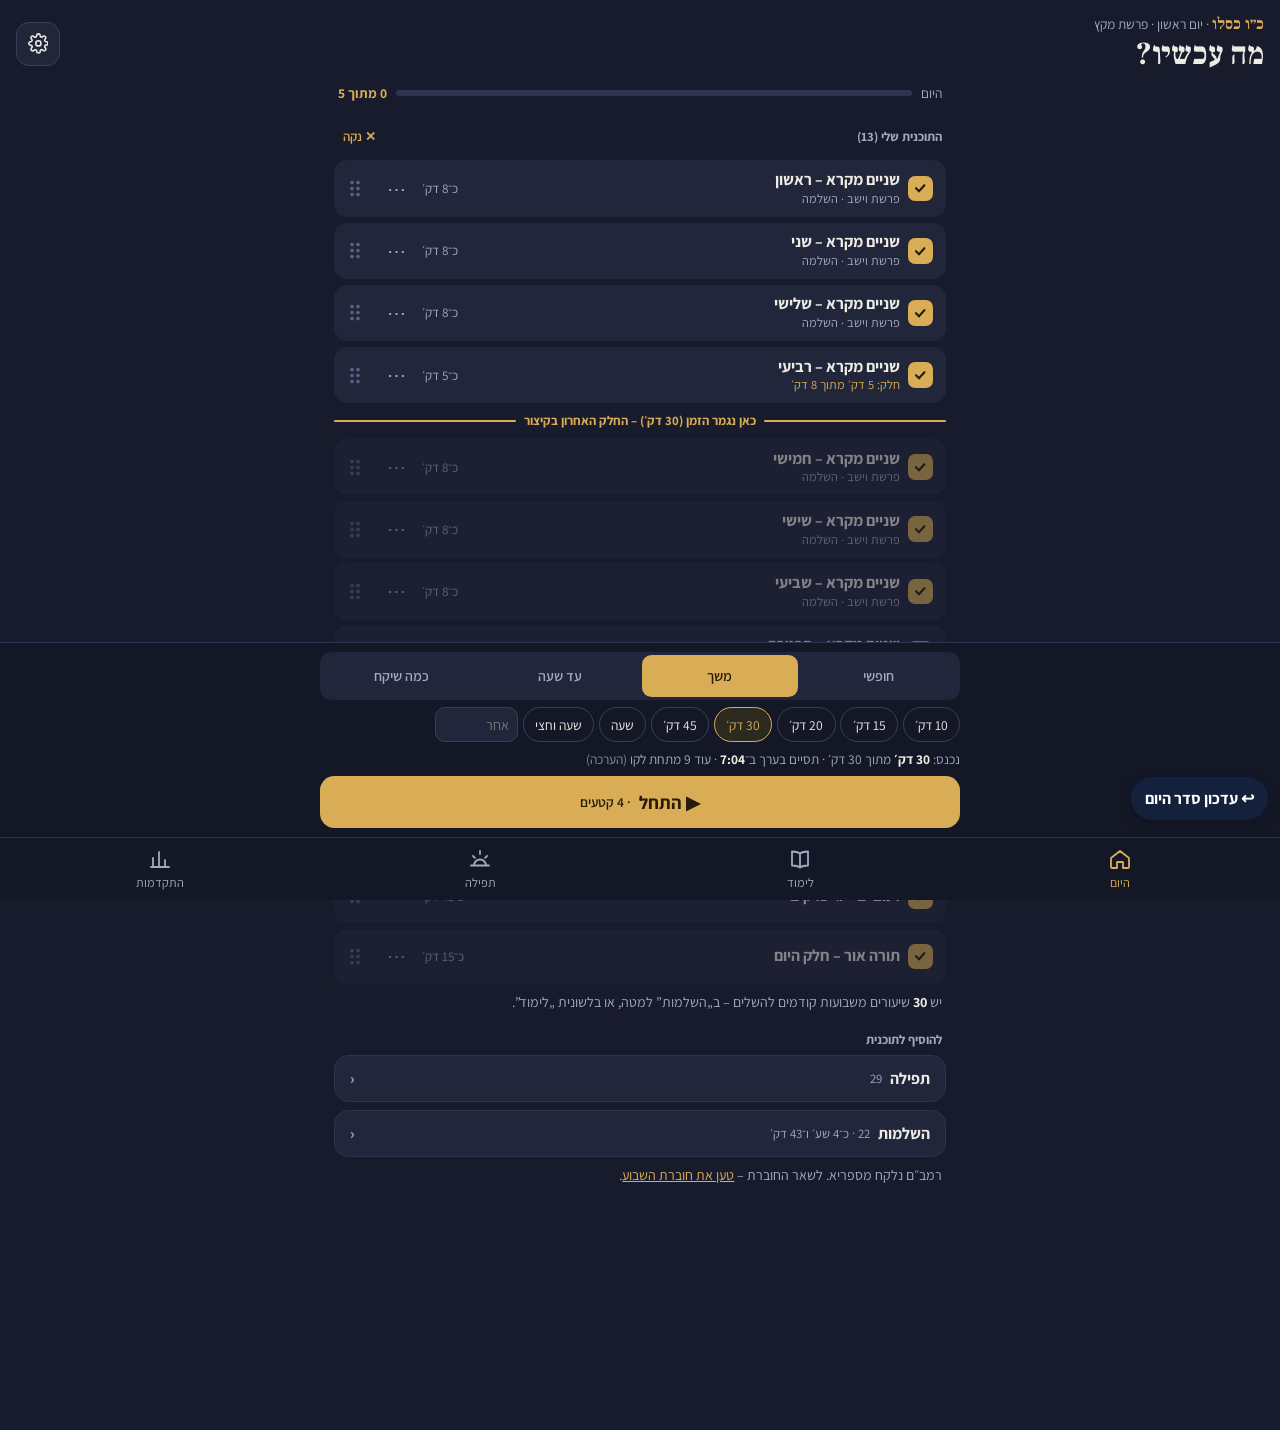
==== index.html @ 09622cdd "Show unfinished previous-parsha Shnayim Mikra alongside current week without overwriting custom plan" ====
<!doctype html>
<html lang="he" dir="rtl" translate="no">
<head>
<meta charset="utf-8">
<meta name="google" content="notranslate">
<link rel="manifest" href="manifest.json">
<meta name="theme-color" content="#181b2b">
<link rel="apple-touch-icon" href="icon-192.png">
<meta name="viewport" content="width=device-width, initial-scale=1, viewport-fit=cover">
<title>לימוד יומי</title>
<link rel="preconnect" href="https://fonts.googleapis.com">
<link rel="preconnect" href="https://fonts.gstatic.com" crossorigin>
<link href="https://fonts.googleapis.com/css2?family=Frank+Ruhl+Libre:wght@500;700&family=Assistant:wght@400;600;700&display=swap" rel="stylesheet">
<style>
:root{
  --k:1;
  --bg:#181b2b; --bg2:#141726; --sf:#22263a; --sf2:#2a2f47; --ln:#2e3350; --ln2:#3a3f58;
  --ink:#ecebe4; --mut:#a3a9c0; --gold:#d9ad55; --gold2:#2c2a1e; --ok:#86a86a; --warn:#e8a06a;
  --ui:"Assistant","Segoe UI",Arial,sans-serif;
  --serif:"Frank Ruhl Libre","David","Times New Roman",serif;
  --navH:calc(62px*var(--k));
}
html{font-size:calc(16px*var(--k))}
*,*::before,*::after{box-sizing:border-box}
body{margin:0;background:var(--bg);color:var(--ink);font-family:var(--ui);-webkit-tap-highlight-color:transparent;min-height:100vh}
button,a,input{font:inherit;color:inherit}
button{cursor:pointer}
a{color:inherit}
button:focus-visible,a:focus-visible,input:focus-visible{outline:2px solid var(--gold);outline-offset:2px}
[hidden]{display:none!important}

/* top bar */
.top{position:sticky;top:0;z-index:20;background:var(--bg);padding:calc(env(safe-area-inset-top,0px) + .9rem) 1rem .6rem;display:flex;align-items:center;gap:.6rem}
.top .tt{flex:1;min-width:0}
.top .dl{font-size:.85rem;color:var(--mut);white-space:nowrap;overflow:hidden;text-overflow:ellipsis}
.top .dl b{color:var(--gold);font-family:var(--serif);font-size:1rem}
.top h1{margin:.1rem 0 0;font-family:var(--serif);font-size:1.75rem;line-height:1.15}
.ib{width:2.75rem;height:2.75rem;border-radius:.8rem;border:1px solid var(--ln2);background:var(--sf);display:grid;place-items:center;flex:none;text-decoration:none}
.ib svg{width:1.3rem;height:1.3rem}
main{max-width:40rem;margin:0 auto;padding:0 .9rem calc(var(--navH) + 1.5rem + env(safe-area-inset-bottom,0px))}
body.v-today main{padding-bottom:calc(var(--navH) + 11rem + env(safe-area-inset-bottom,0px))}

/* bottom tabs */
nav.tabs{position:fixed;inset:auto 0 0 0;z-index:30;display:flex;background:var(--bg2);border-top:1px solid var(--ln);padding-bottom:env(safe-area-inset-bottom,0px)}
nav.tabs a{flex:1;height:var(--navH);display:flex;flex-direction:column;align-items:center;justify-content:center;gap:.15rem;font-size:.78rem;color:var(--mut);text-decoration:none}
nav.tabs a svg{width:1.5rem;height:1.5rem}
nav.tabs a.on{color:var(--gold)}

/* shared bits */
.bar{height:.4rem;border-radius:.2rem;background:var(--ln);overflow:hidden}
.bar i{display:block;height:100%;background:var(--gold)}
.bar i.ok{background:var(--ok)}
.card{background:var(--sf);border:1px solid var(--ln);border-radius:1rem;padding:.9rem 1rem;margin-bottom:.75rem}
.card h2{margin:0;font-family:var(--serif);font-size:1.3rem}
.card .what{font-size:.88rem;color:var(--mut);margin-top:.15rem}
.card .pr{display:flex;align-items:center;gap:.6rem;margin-top:.6rem}
.card .pr .bar{flex:1}
.card .pr span{font-size:.8rem;color:var(--mut);white-space:nowrap}
.card.done{border-color:#4d6340}
.card.now{border-color:var(--gold)}
.card.season{background:var(--gold);color:#241c08;border-color:var(--gold);display:block;text-decoration:none}
.card.season .what{color:#3b2e10}
.btns{display:flex;flex-wrap:wrap;gap:.45rem;margin-top:.7rem}
.b{min-height:2.5rem;padding:0 .9rem;border-radius:.65rem;border:1px solid var(--ln2);background:transparent;font-size:.9rem;font-weight:600;display:inline-flex;align-items:center;justify-content:center;text-decoration:none;gap:.3rem}
.b.main{background:var(--gold);border-color:var(--gold);color:#241c08}
.b.sm{min-height:2.1rem;padding:0 .65rem;font-size:.82rem;font-weight:600}
.b.ghost{border-color:transparent;color:var(--gold);padding:0 .3rem}
.lnk{color:var(--gold);font-size:.85rem;background:none;border:0;padding:.3rem 0;text-decoration:underline}
.sec{font-size:.8rem;font-weight:700;color:var(--mut);margin:1.1rem .2rem .45rem;display:flex;justify-content:space-between;align-items:center;gap:.5rem}
.sec .acts{display:flex;gap:.3rem}
.note{font-size:.88rem;color:var(--mut);line-height:1.5}
.note b{color:var(--ink)}
.ok-t{color:var(--ok);font-weight:600}
.bad-t{color:var(--warn);font-weight:600}

/* plan list (today) */
.dayp{display:flex;align-items:center;gap:.6rem;margin:.1rem .2rem .3rem;font-size:.85rem;color:var(--mut)}
.dayp .bar{flex:1}
.dayp b{color:var(--gold)}
.plist{position:relative}
.prow{display:flex;align-items:center;gap:.5rem;min-height:3.2rem;padding:.35rem .5rem .35rem .3rem;border-radius:.8rem;background:var(--sf);margin-bottom:.35rem;border:1px solid transparent;touch-action:pan-y}
.prow.below{opacity:.5}
.prow.drag{position:relative;z-index:5;border-color:var(--gold);box-shadow:0 .4rem 1.2rem rgba(0,0,0,.45);opacity:1}
.prow .cb{width:1.6rem;height:1.6rem;border-radius:.45rem;border:2px solid #4a5070;background:transparent;flex:none;display:grid;place-items:center;padding:0;margin-inline-start:.2rem}
.prow .cb.on{background:var(--gold);border-color:var(--gold)}
.prow .cb svg{width:.9rem;height:.9rem}
.prow .nm{flex:1;min-width:0;background:none;border:0;padding:.2rem 0;text-align:right;display:block}
.prow .nm b{display:block;font-size:1rem;font-weight:700;line-height:1.25}
.prow .nm small{display:block;font-size:.78rem;color:var(--mut);line-height:1.3;margin-top:.05rem}
.prow .nm small.part{color:var(--gold)}
.prow .tm{font-size:.82rem;color:var(--mut);white-space:nowrap;flex:none}
.prow .mo{width:2.2rem;height:2.4rem;border:0;background:none;color:var(--mut);font-size:1.2rem;flex:none;padding:0;letter-spacing:-1px}
.prow .hd{width:1.9rem;height:2.6rem;display:grid;place-items:center;color:#5d6386;flex:none;touch-action:none;cursor:grab}
.prow .hd svg{width:1rem;height:1.2rem}
.cut{display:flex;align-items:center;gap:.5rem;margin:.55rem 0 .6rem;color:var(--gold);font-size:.8rem;font-weight:700;text-align:center}
.cut::before,.cut::after{content:"";flex:1;height:2px;background:var(--gold);border-radius:1px}
.empty{padding:1rem;border:1px dashed var(--ln2);border-radius:.9rem;text-align:center;color:var(--mut);font-size:.92rem;line-height:1.5}

details.grp{background:var(--sf);border:1px solid var(--ln);border-radius:.9rem;margin-bottom:.5rem;overflow:hidden}
details.grp>summary{list-style:none;display:flex;align-items:center;gap:.5rem;padding:.75rem .9rem;cursor:pointer;font-weight:700}
details.grp>summary::-webkit-details-marker{display:none}
details.grp>summary small{font-weight:400;color:var(--mut);font-size:.8rem}
details.grp>summary .ch{margin-inline-start:auto;color:var(--mut);transition:transform .15s}
details.grp[open]>summary .ch{transform:rotate(-90deg)}
.arow{display:flex;align-items:center;gap:.55rem;min-height:2.9rem;padding:.25rem .9rem;border-top:1px solid var(--ln)}
.arow .cb{width:1.5rem;height:1.5rem;border-radius:.4rem;border:2px solid #4a5070;background:transparent;flex:none;padding:0}
.arow .nm{flex:1;min-width:0;font-size:.95rem;background:none;border:0;text-align:right;padding:.3rem 0}
.arow .nm small{display:block;font-size:.76rem;color:var(--mut)}
.arow .tm{font-size:.8rem;color:var(--mut);white-space:nowrap}
.subh{display:flex;align-items:center;justify-content:space-between;gap:.4rem;padding:.55rem .9rem;border-top:1px solid var(--ln);font-size:.88rem;font-weight:700;background:#1e2235}
.subh small{font-weight:400;color:var(--mut)}
details.sub{border-top:1px solid var(--ln)}
details.sub>summary{list-style:none;padding:.55rem .9rem;font-size:.88rem;font-weight:700;cursor:pointer;display:flex;gap:.4rem;align-items:center;background:#1e2235}
details.sub>summary::-webkit-details-marker{display:none}
details.sub>summary small{font-weight:400;color:var(--mut)}

/* action area (today) */
.act{position:fixed;inset:auto 0 calc(var(--navH) + env(safe-area-inset-bottom,0px)) 0;z-index:25;background:var(--bg2);border-top:1px solid var(--ln);padding:.6rem .9rem .65rem}
.act-in{max-width:40rem;margin:0 auto}
.tseg{display:flex;gap:.2rem;background:var(--sf);border-radius:.75rem;padding:.2rem}
.tseg button{flex:1;min-height:2.6rem;border:0;background:transparent;color:var(--mut);border-radius:.6rem;font-size:.88rem;font-weight:600;padding:0 .2rem}
.tseg button.on{background:var(--gold);color:#241c08}
.tctl{display:flex;flex-wrap:nowrap;overflow-x:auto;gap:.3rem;align-items:center;margin-top:.45rem;scrollbar-width:none;padding-bottom:.1rem}
.tctl::-webkit-scrollbar{display:none}
.tctl>*{flex:none}
.tctl:empty{display:none}
.tctl button{min-height:2.2rem;border:1px solid var(--ln2);background:transparent;border-radius:1.1rem;padding:0 .7rem;font-size:.85rem}
.tctl button.on{background:var(--gold2);border-color:var(--gold);color:var(--gold)}
.tctl input{min-height:2.2rem;width:5.2rem;border:1px solid var(--ln2);background:var(--sf);border-radius:.6rem;padding:0 .5rem;font-size:.9rem}
.tctl input[type=time]{width:auto}
.tctl span{font-size:.85rem;color:var(--mut)}
.sumL{font-size:.84rem;color:var(--mut);margin-top:.4rem;line-height:1.4;min-height:1.2em}
.sumL b{color:var(--ink)}
.go{margin-top:.45rem;width:100%;min-height:3.2rem;border:0;border-radius:.9rem;background:var(--gold);color:#241c08;font-weight:700;font-size:1.15rem;display:flex;align-items:center;justify-content:center;gap:.5rem}
.go small{font-size:.85rem;font-weight:600}
.go:disabled{opacity:.4}

/* progress grid */
.wk{display:flex;align-items:center;gap:.4rem;margin:.2rem 0 .8rem}
.wk b{flex:1;text-align:center;font-size:1rem}
.wk button{min-width:2.75rem;min-height:2.6rem;border:1px solid var(--ln2);background:var(--sf);border-radius:.7rem}
.wk button:disabled{opacity:.3}
.grid{display:grid;grid-template-columns:5.6rem repeat(7,minmax(0,1fr));gap:.3rem;align-items:center}
.grid .h{font-size:.78rem;color:var(--mut);text-align:center;font-weight:700}
.grid .h.td{color:var(--gold)}
.grid .l{font-size:.85rem;font-weight:600;white-space:nowrap;overflow:hidden;text-overflow:ellipsis}
.grid button.c{height:2.1rem;border-radius:.5rem;border:1px solid var(--ln);background:var(--sf);padding:0;position:relative;overflow:hidden}
.grid .c.d{background:var(--ok);border-color:var(--ok)}
.grid .c.p i{position:absolute;inset:auto 0 0 0;background:var(--gold)}
.grid .c.p{border-color:var(--gold)}
.grid .c.m{border:2px dashed var(--warn);background:transparent}
.grid .c.fu{opacity:.35}
.grid .c.td{outline:2px solid var(--gold);outline-offset:1px}
.grid .c.na{opacity:.25}
.legend{display:flex;flex-wrap:wrap;gap:.9rem;font-size:.78rem;color:var(--mut);margin:.7rem .1rem}
.legend span{display:flex;align-items:center;gap:.35rem}
.legend i{width:.9rem;height:.9rem;border-radius:.25rem;display:inline-block}

/* settings */
.sg{background:var(--sf);border:1px solid var(--ln);border-radius:.9rem;overflow:hidden}
.sr{display:flex;align-items:center;justify-content:space-between;gap:.6rem;min-height:3.1rem;padding:.4rem .9rem;border-top:1px solid var(--ln);font-size:.95rem}
.sr:first-child{border-top:0}
.sr>span{flex:1;min-width:0}
.sr small{display:block;color:var(--mut);font-size:.78rem}
.sr input[type=checkbox]{width:1.35rem;height:1.35rem;accent-color:var(--gold);flex:none}
.sr a{color:var(--gold);text-decoration:none;font-size:.9rem;white-space:nowrap}
.seg{display:flex;background:var(--bg);border-radius:.6rem;padding:.15rem;flex-wrap:wrap}
.seg button{border:0;background:transparent;padding:.4rem .65rem;border-radius:.5rem;font-size:.84rem;color:var(--mut)}
.seg button.on{background:var(--gold);color:#241c08;font-weight:600}
.ord{display:flex;gap:.2rem}
.ord button{width:2.1rem;height:2.1rem;border:1px solid var(--ln2);background:transparent;border-radius:.5rem;color:var(--mut);font-size:.75rem;padding:0}
.ord button:disabled{opacity:.25}
.foot{font-size:.78rem;color:var(--mut);text-align:center;margin:1.2rem .5rem 0;line-height:1.5}
.inst ol{margin:.4rem 0 .2rem;padding-inline-start:1.2rem;font-size:.85rem;line-height:1.6;color:var(--mut)}

/* sheet + toast */
.shade{position:fixed;inset:0;z-index:50;background:rgba(5,6,12,.6)}
.sheet{position:fixed;inset:auto 0 0 0;z-index:51;background:var(--sf);border-radius:1.2rem 1.2rem 0 0;padding:.6rem .9rem calc(1rem + env(safe-area-inset-bottom,0px));max-width:40rem;margin:0 auto}
.sheet .grab{width:2.8rem;height:.3rem;border-radius:.2rem;background:#4a5070;margin:0 auto .6rem}
.sheet h3{margin:0 0 .5rem;font-family:var(--serif);font-size:1.2rem}
.sheet button.it{display:block;width:100%;text-align:right;min-height:3rem;border:0;border-top:1px solid var(--ln);background:none;font-size:1rem;padding:0 .3rem}
.sheet button.it:first-of-type{border-top:0}
.toast{position:fixed;inset:auto 1rem calc(var(--navH) + 12rem) 1rem;z-index:60;max-width:30rem;margin:0 auto;background:#0d0f1a;border:1px solid var(--ln2);color:var(--ink);border-radius:.8rem;padding:.7rem .9rem;font-size:.92rem;text-align:center;box-shadow:0 .4rem 1.2rem rgba(0,0,0,.5)}
@media (min-width:44rem){ .top h1{font-size:2rem} }
</style>
</head>
<body>
<header class="top">
  <a class="ib" id="backS" href="#today" aria-label="חזרה" hidden><svg viewBox="0 0 24 24" fill="none" stroke="currentColor" stroke-width="2" stroke-linecap="round" aria-hidden="true"><path d="M9 6l6 6-6 6"/></svg></a>
  <div class="tt"><div class="dl" id="dl"></div><h1 id="title">מה עכשיו?</h1></div>
  <a class="ib" id="gear" href="#settings" aria-label="הגדרות"><svg viewBox="0 0 24 24" fill="none" stroke="currentColor" stroke-width="1.8" stroke-linecap="round" aria-hidden="true"><circle cx="12" cy="12" r="3"/><path d="M19.4 15a1.7 1.7 0 0 0 .3 1.8l.1.1a2 2 0 1 1-2.8 2.8l-.1-.1a1.7 1.7 0 0 0-1.8-.3 1.7 1.7 0 0 0-1 1.5V21a2 2 0 1 1-4 0v-.1a1.7 1.7 0 0 0-1.1-1.5 1.7 1.7 0 0 0-1.8.3l-.1.1a2 2 0 1 1-2.8-2.8l.1-.1a1.7 1.7 0 0 0 .3-1.8 1.7 1.7 0 0 0-1.5-1H3a2 2 0 1 1 0-4h.1a1.7 1.7 0 0 0 1.5-1.1 1.7 1.7 0 0 0-.3-1.8l-.1-.1a2 2 0 1 1 2.8-2.8l.1.1a1.7 1.7 0 0 0 1.8.3H9a1.7 1.7 0 0 0 1-1.5V3a2 2 0 1 1 4 0v.1a1.7 1.7 0 0 0 1 1.5 1.7 1.7 0 0 0 1.8-.3l.1-.1a2 2 0 1 1 2.8 2.8l-.1.1a1.7 1.7 0 0 0-.3 1.8V9a1.7 1.7 0 0 0 1.5 1H21a2 2 0 1 1 0 4h-.1a1.7 1.7 0 0 0-1.5 1z"/></svg></a>
</header>
<main>
  <section id="v-today" class="view"></section>
  <section id="v-learn" class="view" hidden></section>
  <section id="v-pray" class="view" hidden></section>
  <section id="v-progress" class="view" hidden></section>
  <section id="v-settings" class="view" hidden></section>
</main>
<div class="act" id="act" hidden><div class="act-in">
  <input type="time" id="uNative" tabindex="-1" aria-hidden="true" style="position:absolute;opacity:0;width:1px;height:1px;pointer-events:none;inset:auto auto 0 0">
  <div class="tseg" id="tseg"><button data-m="open">חופשי</button><button data-m="dur">משך</button><button data-m="until">עד שעה</button><button data-m="free">כמה שיקח</button></div>
  <div class="tctl" id="tctl"></div>
  <div class="sumL" id="sumL"></div>
  <button class="go" id="go">▶ התחל</button>
</div></div>
<nav class="tabs" id="tabs">
  <a href="#today" data-v="today"><svg viewBox="0 0 24 24" fill="none" stroke="currentColor" stroke-width="1.8" stroke-linejoin="round" aria-hidden="true"><path d="M3 11l9-7 9 7v9a1 1 0 0 1-1 1h-5v-6h-6v6H4a1 1 0 0 1-1-1z"/></svg>היום</a>
  <a href="#learn" data-v="learn"><svg viewBox="0 0 24 24" fill="none" stroke="currentColor" stroke-width="1.8" stroke-linejoin="round" aria-hidden="true"><path d="M12 6.5C10 5 7 4.5 4 4.5v14c3 0 6 .5 8 2 2-1.5 5-2 8-2v-14c-3 0-6 .5-8 2zM12 6.5v14"/></svg>לימוד</a>
  <a href="#pray" data-v="pray"><svg viewBox="0 0 24 24" fill="none" stroke="currentColor" stroke-width="1.8" stroke-linecap="round" aria-hidden="true"><path d="M3 18.5h18M6 18.5a6 6 0 0 1 12 0M12 4v3M4.9 8.9l2 2M19.1 8.9l-2 2"/></svg>תפילה</a>
  <a href="#progress" data-v="progress"><svg viewBox="0 0 24 24" fill="none" stroke="currentColor" stroke-width="1.8" stroke-linecap="round" aria-hidden="true"><path d="M5 20V11M11 20V5M17 20v-7M3 20h18"/></svg>התקדמות</a>
</nav>
<script src="common.js?v=3d01b002"></script>
<script>
SCHED={"il":{"2025-09-27":["Vayeilech"],"2025-10-04":["Ha'azinu"],"2025-10-11":null,"2025-10-18":["Bereshit"],"2025-10-25":["Noach"],"2025-11-01":["Lech-Lecha"],"2025-11-08":["Vayera"],"2025-11-15":["Chayei Sara"],"2025-11-22":["Toldot"],"2025-11-29":["Vayetzei"],"2025-12-06":["Vayishlach"],"2025-12-13":["Vayeshev"],"2025-12-20":["Miketz"],"2025-12-27":["Vayigash"],"2026-01-03":["Vayechi"],"2026-01-10":["Shemot"],"2026-01-17":["Vaera"],"2026-01-24":["Bo"],"2026-01-31":["Beshalach"],"2026-02-07":["Yitro"],"2026-02-14":["Mishpatim"],"2026-02-21":["Terumah"],"2026-02-28":["Tetzaveh"],"2026-03-07":["Ki Tisa"],"2026-03-14":["Vayakhel","Pekudei"],"2026-03-21":["Vayikra"],"2026-03-28":["Tzav"],"2026-04-04":null,"2026-04-11":["Shmini"],"2026-04-18":["Tazria","Metzora"],"2026-04-25":["Achrei Mot","Kedoshim"],"2026-05-02":["Emor"],"2026-05-09":["Behar","Bechukotai"],"2026-05-16":["Bamidbar"],"2026-05-23":["Nasso"],"2026-05-30":["Beha'alotcha"],"2026-06-06":["Sh'lach"],"2026-06-13":["Korach"],"2026-06-20":["Chukat"],"2026-06-27":["Balak"],"2026-07-04":["Pinchas"],"2026-07-11":["Matot","Masei"],"2026-07-18":["Devarim"],"2026-07-25":["Vaetchanan"],"2026-08-01":["Eikev"],"2026-08-08":["Re'eh"],"2026-08-15":["Shoftim"],"2026-08-22":["Ki Teitzei"],"2026-08-29":["Ki Tavo"],"2026-09-05":["Nitzavim","Vayeilech"],"2026-09-12":null,"2026-09-19":["Ha'azinu"],"2026-09-26":null,"2026-10-03":null,"2026-10-10":["Bereshit"],"2026-10-17":["Noach"],"2026-10-24":["Lech-Lecha"],"2026-10-31":["Vayera"],"2026-11-07":["Chayei Sara"],"2026-11-14":["Toldot"],"2026-11-21":["Vayetzei"],"2026-11-28":["Vayishlach"],"2026-12-05":["Vayeshev"],"2026-12-12":["Miketz"],"2026-12-19":["Vayigash"],"2026-12-26":["Vayechi"],"2027-01-02":["Shemot"],"2027-01-09":["Vaera"],"2027-01-16":["Bo"],"2027-01-23":["Beshalach"],"2027-01-30":["Yitro"],"2027-02-06":["Mishpatim"],"2027-02-13":["Terumah"],"2027-02-20":["Tetzaveh"],"2027-02-27":["Ki Tisa"],"2027-03-06":["Vayakhel"],"2027-03-13":["Pekudei"],"2027-03-20":["Vayikra"],"2027-03-27":["Tzav"],"2027-04-03":["Shmini"],"2027-04-10":["Tazria"],"2027-04-17":["Metzora"],"2027-04-24":null,"2027-05-01":["Achrei Mot"],"2027-05-08":["Kedoshim"],"2027-05-15":["Emor"],"2027-05-22":["Behar"],"2027-05-29":["Bechukotai"],"2027-06-05":["Bamidbar"],"2027-06-12":["Nasso"],"2027-06-19":["Beha'alotcha"],"2027-06-26":["Sh'lach"],"2027-07-03":["Korach"],"2027-07-10":["Chukat"],"2027-07-17":["Balak"],"2027-07-24":["Pinchas"],"2027-07-31":["Matot","Masei"],"2027-08-07":["Devarim"],"2027-08-14":["Vaetchanan"],"2027-08-21":["Eikev"],"2027-08-28":["Re'eh"],"2027-09-04":["Shoftim"],"2027-09-11":["Ki Teitzei"],"2027-09-18":["Ki Tavo"],"2027-09-25":["Nitzavim","Vayeilech"],"2027-10-02":null,"2027-10-09":["Ha'azinu"],"2027-10-16":null,"2027-10-23":null,"2027-10-30":["Bereshit"],"2027-11-06":["Noach"],"2027-11-13":["Lech-Lecha"],"2027-11-20":["Vayera"],"2027-11-27":["Chayei Sara"],"2027-12-04":["Toldot"],"2027-12-11":["Vayetzei"],"2027-12-18":["Vayishlach"],"2027-12-25":["Vayeshev"],"2028-01-01":["Miketz"],"2028-01-08":["Vayigash"],"2028-01-15":["Vayechi"],"2028-01-22":["Shemot"],"2028-01-29":["Vaera"],"2028-02-05":["Bo"],"2028-02-12":["Beshalach"],"2028-02-19":["Yitro"],"2028-02-26":["Mishpatim"],"2028-03-04":["Terumah"],"2028-03-11":["Tetzaveh"],"2028-03-18":["Ki Tisa"],"2028-03-25":["Vayakhel","Pekudei"],"2028-04-01":["Vayikra"],"2028-04-08":["Tzav"],"2028-04-15":null,"2028-04-22":["Shmini"],"2028-04-29":["Tazria","Metzora"],"2028-05-06":["Achrei Mot","Kedoshim"],"2028-05-13":["Emor"],"2028-05-20":["Behar","Bechukotai"],"2028-05-27":["Bamidbar"],"2028-06-03":["Nasso"],"2028-06-10":["Beha'alotcha"],"2028-06-17":["Sh'lach"],"2028-06-24":["Korach"],"2028-07-01":["Chukat"],"2028-07-08":["Balak"],"2028-07-15":["Pinchas"],"2028-07-22":["Matot","Masei"],"2028-07-29":["Devarim"],"2028-08-05":["Vaetchanan"],"2028-08-12":["Eikev"],"2028-08-19":["Re'eh"],"2028-08-26":["Shoftim"],"2028-09-02":["Ki Teitzei"],"2028-09-09":["Ki Tavo"],"2028-09-16":["Nitzavim","Vayeilech"],"2028-09-23":["Ha'azinu"],"2028-09-30":null,"2028-10-07":null,"2028-10-14":["Bereshit"],"2028-10-21":["Noach"],"2028-10-28":["Lech-Lecha"],"2028-11-04":["Vayera"],"2028-11-11":["Chayei Sara"],"2028-11-18":["Toldot"],"2028-11-25":["Vayetzei"],"2028-12-02":["Vayishlach"],"2028-12-09":["Vayeshev"],"2028-12-16":["Miketz"],"2028-12-23":["Vayigash"],"2028-12-30":["Vayechi"],"2029-01-06":["Shemot"],"2029-01-13":["Vaera"],"2029-01-20":["Bo"],"2029-01-27":["Beshalach"],"2029-02-03":["Yitro"],"2029-02-10":["Mishpatim"],"2029-02-17":["Terumah"],"2029-02-24":["Tetzaveh"],"2029-03-03":["Ki Tisa"],"2029-03-10":["Vayakhel","Pekudei"],"2029-03-17":["Vayikra"],"2029-03-24":["Tzav"],"2029-03-31":null,"2029-04-07":["Shmini"],"2029-04-14":["Tazria","Metzora"],"2029-04-21":["Achrei Mot","Kedoshim"],"2029-04-28":["Emor"],"2029-05-05":["Behar"],"2029-05-12":["Bechukotai"],"2029-05-19":["Bamidbar"],"2029-05-26":["Nasso"],"2029-06-02":["Beha'alotcha"],"2029-06-09":["Sh'lach"],"2029-06-16":["Korach"],"2029-06-23":["Chukat"],"2029-06-30":["Balak"],"2029-07-07":["Pinchas"],"2029-07-14":["Matot","Masei"],"2029-07-21":["Devarim"],"2029-07-28":["Vaetchanan"],"2029-08-04":["Eikev"],"2029-08-11":["Re'eh"],"2029-08-18":["Shoftim"],"2029-08-25":["Ki Teitzei"],"2029-09-01":["Ki Tavo"],"2029-09-08":["Nitzavim"],"2029-09-15":["Vayeilech"],"2029-09-22":["Ha'azinu"],"2029-09-29":null,"2029-10-06":["Bereshit"],"2029-10-13":["Noach"],"2029-10-20":["Lech-Lecha"],"2029-10-27":["Vayera"],"2029-11-03":["Chayei Sara"],"2029-11-10":["Toldot"],"2029-11-17":["Vayetzei"],"2029-11-24":["Vayishlach"],"2029-12-01":["Vayeshev"],"2029-12-08":["Miketz"],"2029-12-15":["Vayigash"],"2029-12-22":["Vayechi"],"2029-12-29":["Shemot"],"2030-01-05":["Vaera"],"2030-01-12":["Bo"],"2030-01-19":["Beshalach"],"2030-01-26":["Yitro"],"2030-02-02":["Mishpatim"],"2030-02-09":["Terumah"],"2030-02-16":["Tetzaveh"],"2030-02-23":["Ki Tisa"],"2030-03-02":["Vayakhel"],"2030-03-09":["Pekudei"],"2030-03-16":["Vayikra"],"2030-03-23":["Tzav"],"2030-03-30":["Shmini"],"2030-04-06":["Tazria"],"2030-04-13":["Metzora"],"2030-04-20":null,"2030-04-27":["Achrei Mot"],"2030-05-04":["Kedoshim"],"2030-05-11":["Emor"],"2030-05-18":["Behar"],"2030-05-25":["Bechukotai"],"2030-06-01":["Bamidbar"],"2030-06-08":["Nasso"],"2030-06-15":["Beha'alotcha"],"2030-06-22":["Sh'lach"],"2030-06-29":["Korach"],"2030-07-06":["Chukat"],"2030-07-13":["Balak"],"2030-07-20":["Pinchas"],"2030-07-27":["Matot","Masei"],"2030-08-03":["Devarim"],"2030-08-10":["Vaetchanan"],"2030-08-17":["Eikev"],"2030-08-24":["Re'eh"],"2030-08-31":["Shoftim"],"2030-09-07":["Ki Teitzei"],"2030-09-14":["Ki Tavo"],"2030-09-21":["Nitzavim","Vayeilech"],"2030-09-28":null,"2030-10-05":["Ha'azinu"],"2030-10-12":null,"2030-10-19":null,"2030-10-26":["Bereshit"],"2030-11-02":["Noach"],"2030-11-09":["Lech-Lecha"],"2030-11-16":["Vayera"],"2030-11-23":["Chayei Sara"],"2030-11-30":["Toldot"],"2030-12-07":["Vayetzei"],"2030-12-14":["Vayishlach"],"2030-12-21":["Vayeshev"],"2030-12-28":["Miketz"],"2031-01-04":["Vayigash"],"2031-01-11":["Vayechi"],"2031-01-18":["Shemot"],"2031-01-25":["Vaera"],"2031-02-01":["Bo"],"2031-02-08":["Beshalach"],"2031-02-15":["Yitro"],"2031-02-22":["Mishpatim"],"2031-03-01":["Terumah"],"2031-03-08":["Tetzaveh"],"2031-03-15":["Ki Tisa"],"2031-03-22":["Vayakhel","Pekudei"],"2031-03-29":["Vayikra"],"2031-04-05":["Tzav"],"2031-04-12":null,"2031-04-19":["Shmini"],"2031-04-26":["Tazria","Metzora"],"2031-05-03":["Achrei Mot","Kedoshim"],"2031-05-10":["Emor"],"2031-05-17":["Behar","Bechukotai"],"2031-05-24":["Bamidbar"],"2031-05-31":["Nasso"],"2031-06-07":["Beha'alotcha"],"2031-06-14":["Sh'lach"],"2031-06-21":["Korach"],"2031-06-28":["Chukat"],"2031-07-05":["Balak"],"2031-07-12":["Pinchas"],"2031-07-19":["Matot","Masei"],"2031-07-26":["Devarim"],"2031-08-02":["Vaetchanan"],"2031-08-09":["Eikev"],"2031-08-16":["Re'eh"],"2031-08-23":["Shoftim"],"2031-08-30":["Ki Teitzei"],"2031-09-06":["Ki Tavo"],"2031-09-13":["Nitzavim","Vayeilech"],"2031-09-20":["Ha'azinu"],"2031-09-27":null,"2031-10-04":null,"2031-10-11":["Bereshit"],"2031-10-18":["Noach"],"2031-10-25":["Lech-Lecha"],"2031-11-01":["Vayera"],"2031-11-08":["Chayei Sara"],"2031-11-15":["Toldot"],"2031-11-22":["Vayetzei"],"2031-11-29":["Vayishlach"],"2031-12-06":["Vayeshev"],"2031-12-13":["Miketz"],"2031-12-20":["Vayigash"],"2031-12-27":["Vayechi"],"2032-01-03":["Shemot"],"2032-01-10":["Vaera"],"2032-01-17":["Bo"],"2032-01-24":["Beshalach"],"2032-01-31":["Yitro"],"2032-02-07":["Mishpatim"],"2032-02-14":["Terumah"],"2032-02-21":["Tetzaveh"],"2032-02-28":["Ki Tisa"],"2032-03-06":["Vayakhel","Pekudei"],"2032-03-13":["Vayikra"],"2032-03-20":["Tzav"],"2032-03-27":null,"2032-04-03":["Shmini"],"2032-04-10":["Tazria","Metzora"],"2032-04-17":["Achrei Mot","Kedoshim"],"2032-04-24":["Emor"],"2032-05-01":["Behar"],"2032-05-08":["Bechukotai"],"2032-05-15":["Bamidbar"],"2032-05-22":["Nasso"],"2032-05-29":["Beha'alotcha"],"2032-06-05":["Sh'lach"],"2032-06-12":["Korach"],"2032-06-19":["Chukat"],"2032-06-26":["Balak"],"2032-07-03":["Pinchas"],"2032-07-10":["Matot","Masei"],"2032-07-17":["Devarim"],"2032-07-24":["Vaetchanan"],"2032-07-31":["Eikev"],"2032-08-07":["Re'eh"],"2032-08-14":["Shoftim"],"2032-08-21":["Ki Teitzei"],"2032-08-28":["Ki Tavo"],"2032-09-04":["Nitzavim"],"2032-09-11":["Vayeilech"],"2032-09-18":["Ha'azinu"],"2032-09-25":null,"2032-10-02":["Bereshit"],"2032-10-09":["Noach"],"2032-10-16":["Lech-Lecha"],"2032-10-23":["Vayera"],"2032-10-30":["Chayei Sara"],"2032-11-06":["Toldot"],"2032-11-13":["Vayetzei"],"2032-11-20":["Vayishlach"],"2032-11-27":["Vayeshev"],"2032-12-04":["Miketz"],"2032-12-11":["Vayigash"],"2032-12-18":["Vayechi"],"2032-12-25":["Shemot"],"2033-01-01":["Vaera"],"2033-01-08":["Bo"],"2033-01-15":["Beshalach"],"2033-01-22":["Yitro"],"2033-01-29":["Mishpatim"],"2033-02-05":["Terumah"],"2033-02-12":["Tetzaveh"],"2033-02-19":["Ki Tisa"],"2033-02-26":["Vayakhel"],"2033-03-05":["Pekudei"],"2033-03-12":["Vayikra"],"2033-03-19":["Tzav"],"2033-03-26":["Shmini"],"2033-04-02":["Tazria"],"2033-04-09":["Metzora"],"2033-04-16":null,"2033-04-23":["Achrei Mot"],"2033-04-30":["Kedoshim"],"2033-05-07":["Emor"],"2033-05-14":["Behar"],"2033-05-21":["Bechukotai"],"2033-05-28":["Bamidbar"],"2033-06-04":["Nasso"],"2033-06-11":["Beha'alotcha"],"2033-06-18":["Sh'lach"],"2033-06-25":["Korach"],"2033-07-02":["Chukat"],"2033-07-09":["Balak"],"2033-07-16":["Pinchas"],"2033-07-23":["Matot","Masei"],"2033-07-30":["Devarim"],"2033-08-06":["Vaetchanan"],"2033-08-13":["Eikev"],"2033-08-20":["Re'eh"],"2033-08-27":["Shoftim"],"2033-09-03":["Ki Teitzei"],"2033-09-10":["Ki Tavo"],"2033-09-17":["Nitzavim","Vayeilech"],"2033-09-24":null,"2033-10-01":["Ha'azinu"],"2033-10-08":null,"2033-10-15":null,"2033-10-22":["Bereshit"],"2033-10-29":["Noach"],"2033-11-05":["Lech-Lecha"],"2033-11-12":["Vayera"],"2033-11-19":["Chayei Sara"],"2033-11-26":["Toldot"],"2033-12-03":["Vayetzei"],"2033-12-10":["Vayishlach"],"2033-12-17":["Vayeshev"],"2033-12-24":["Miketz"],"2033-12-31":["Vayigash"],"2034-01-07":["Vayechi"],"2034-01-14":["Shemot"],"2034-01-21":["Vaera"],"2034-01-28":["Bo"],"2034-02-04":["Beshalach"],"2034-02-11":["Yitro"],"2034-02-18":["Mishpatim"],"2034-02-25":["Terumah"],"2034-03-04":["Tetzaveh"],"2034-03-11":["Ki Tisa"],"2034-03-18":["Vayakhel","Pekudei"],"2034-03-25":["Vayikra"],"2034-04-01":["Tzav"],"2034-04-08":null,"2034-04-15":["Shmini"],"2034-04-22":["Tazria","Metzora"],"2034-04-29":["Achrei Mot","Kedoshim"],"2034-05-06":["Emor"],"2034-05-13":["Behar","Bechukotai"],"2034-05-20":["Bamidbar"],"2034-05-27":["Nasso"],"2034-06-03":["Beha'alotcha"],"2034-06-10":["Sh'lach"],"2034-06-17":["Korach"],"2034-06-24":["Chukat"],"2034-07-01":["Balak"],"2034-07-08":["Pinchas"],"2034-07-15":["Matot","Masei"],"2034-07-22":["Devarim"],"2034-07-29":["Vaetchanan"],"2034-08-05":["Eikev"],"2034-08-12":["Re'eh"],"2034-08-19":["Shoftim"],"2034-08-26":["Ki Teitzei"],"2034-09-02":["Ki Tavo"],"2034-09-09":["Nitzavim","Vayeilech"],"2034-09-16":["Ha'azinu"],"2034-09-23":null,"2034-09-30":null,"2034-10-07":["Bereshit"],"2034-10-14":["Noach"],"2034-10-21":["Lech-Lecha"],"2034-10-28":["Vayera"],"2034-11-04":["Chayei Sara"],"2034-11-11":["Toldot"],"2034-11-18":["Vayetzei"],"2034-11-25":["Vayishlach"],"2034-12-02":["Vayeshev"],"2034-12-09":["Miketz"],"2034-12-16":["Vayigash"],"2034-12-23":["Vayechi"],"2034-12-30":["Shemot"],"2035-01-06":["Vaera"],"2035-01-13":["Bo"],"2035-01-20":["Beshalach"],"2035-01-27":["Yitro"],"2035-02-03":["Mishpatim"],"2035-02-10":["Terumah"],"2035-02-17":["Tetzaveh"],"2035-02-24":["Ki Tisa"],"2035-03-03":["Vayakhel"],"2035-03-10":["Pekudei"],"2035-03-17":["Vayikra"],"2035-03-24":["Tzav"],"2035-03-31":["Shmini"],"2035-04-07":["Tazria"],"2035-04-14":["Metzora"],"2035-04-21":["Achrei Mot"],"2035-04-28":null,"2035-05-05":["Kedoshim"],"2035-05-12":["Emor"],"2035-05-19":["Behar"],"2035-05-26":["Bechukotai"],"2035-06-02":["Bamidbar"],"2035-06-09":["Nasso"],"2035-06-16":["Beha'alotcha"],"2035-06-23":["Sh'lach"],"2035-06-30":["Korach"],"2035-07-07":["Chukat"],"2035-07-14":["Balak"],"2035-07-21":["Pinchas"],"2035-07-28":["Matot"],"2035-08-04":["Masei"],"2035-08-11":["Devarim"],"2035-08-18":["Vaetchanan"],"2035-08-25":["Eikev"],"2035-09-01":["Re'eh"],"2035-09-08":["Shoftim"],"2035-09-15":["Ki Teitzei"],"2035-09-22":["Ki Tavo"],"2035-09-29":["Nitzavim","Vayeilech"]},"dia":{"2025-09-27":["Vayeilech"],"2025-10-04":["Ha'azinu"],"2025-10-11":null,"2025-10-18":["Bereshit"],"2025-10-25":["Noach"],"2025-11-01":["Lech-Lecha"],"2025-11-08":["Vayera"],"2025-11-15":["Chayei Sara"],"2025-11-22":["Toldot"],"2025-11-29":["Vayetzei"],"2025-12-06":["Vayishlach"],"2025-12-13":["Vayeshev"],"2025-12-20":["Miketz"],"2025-12-27":["Vayigash"],"2026-01-03":["Vayechi"],"2026-01-10":["Shemot"],"2026-01-17":["Vaera"],"2026-01-24":["Bo"],"2026-01-31":["Beshalach"],"2026-02-07":["Yitro"],"2026-02-14":["Mishpatim"],"2026-02-21":["Terumah"],"2026-02-28":["Tetzaveh"],"2026-03-07":["Ki Tisa"],"2026-03-14":["Vayakhel","Pekudei"],"2026-03-21":["Vayikra"],"2026-03-28":["Tzav"],"2026-04-04":null,"2026-04-11":["Shmini"],"2026-04-18":["Tazria","Metzora"],"2026-04-25":["Achrei Mot","Kedoshim"],"2026-05-02":["Emor"],"2026-05-09":["Behar","Bechukotai"],"2026-05-16":["Bamidbar"],"2026-05-23":null,"2026-05-30":["Nasso"],"2026-06-06":["Beha'alotcha"],"2026-06-13":["Sh'lach"],"2026-06-20":["Korach"],"2026-06-27":["Chukat","Balak"],"2026-07-04":["Pinchas"],"2026-07-11":["Matot","Masei"],"2026-07-18":["Devarim"],"2026-07-25":["Vaetchanan"],"2026-08-01":["Eikev"],"2026-08-08":["Re'eh"],"2026-08-15":["Shoftim"],"2026-08-22":["Ki Teitzei"],"2026-08-29":["Ki Tavo"],"2026-09-05":["Nitzavim","Vayeilech"],"2026-09-12":null,"2026-09-19":["Ha'azinu"],"2026-09-26":null,"2026-10-03":null,"2026-10-10":["Bereshit"],"2026-10-17":["Noach"],"2026-10-24":["Lech-Lecha"],"2026-10-31":["Vayera"],"2026-11-07":["Chayei Sara"],"2026-11-14":["Toldot"],"2026-11-21":["Vayetzei"],"2026-11-28":["Vayishlach"],"2026-12-05":["Vayeshev"],"2026-12-12":["Miketz"],"2026-12-19":["Vayigash"],"2026-12-26":["Vayechi"],"2027-01-02":["Shemot"],"2027-01-09":["Vaera"],"2027-01-16":["Bo"],"2027-01-23":["Beshalach"],"2027-01-30":["Yitro"],"2027-02-06":["Mishpatim"],"2027-02-13":["Terumah"],"2027-02-20":["Tetzaveh"],"2027-02-27":["Ki Tisa"],"2027-03-06":["Vayakhel"],"2027-03-13":["Pekudei"],"2027-03-20":["Vayikra"],"2027-03-27":["Tzav"],"2027-04-03":["Shmini"],"2027-04-10":["Tazria"],"2027-04-17":["Metzora"],"2027-04-24":null,"2027-05-01":["Achrei Mot"],"2027-05-08":["Kedoshim"],"2027-05-15":["Emor"],"2027-05-22":["Behar"],"2027-05-29":["Bechukotai"],"2027-06-05":["Bamidbar"],"2027-06-12":null,"2027-06-19":["Nasso"],"2027-06-26":["Beha'alotcha"],"2027-07-03":["Sh'lach"],"2027-07-10":["Korach"],"2027-07-17":["Chukat","Balak"],"2027-07-24":["Pinchas"],"2027-07-31":["Matot","Masei"],"2027-08-07":["Devarim"],"2027-08-14":["Vaetchanan"],"2027-08-21":["Eikev"],"2027-08-28":["Re'eh"],"2027-09-04":["Shoftim"],"2027-09-11":["Ki Teitzei"],"2027-09-18":["Ki Tavo"],"2027-09-25":["Nitzavim","Vayeilech"],"2027-10-02":null,"2027-10-09":["Ha'azinu"],"2027-10-16":null,"2027-10-23":null,"2027-10-30":["Bereshit"],"2027-11-06":["Noach"],"2027-11-13":["Lech-Lecha"],"2027-11-20":["Vayera"],"2027-11-27":["Chayei Sara"],"2027-12-04":["Toldot"],"2027-12-11":["Vayetzei"],"2027-12-18":["Vayishlach"],"2027-12-25":["Vayeshev"],"2028-01-01":["Miketz"],"2028-01-08":["Vayigash"],"2028-01-15":["Vayechi"],"2028-01-22":["Shemot"],"2028-01-29":["Vaera"],"2028-02-05":["Bo"],"2028-02-12":["Beshalach"],"2028-02-19":["Yitro"],"2028-02-26":["Mishpatim"],"2028-03-04":["Terumah"],"2028-03-11":["Tetzaveh"],"2028-03-18":["Ki Tisa"],"2028-03-25":["Vayakhel","Pekudei"],"2028-04-01":["Vayikra"],"2028-04-08":["Tzav"],"2028-04-15":null,"2028-04-22":["Shmini"],"2028-04-29":["Tazria","Metzora"],"2028-05-06":["Achrei Mot","Kedoshim"],"2028-05-13":["Emor"],"2028-05-20":["Behar","Bechukotai"],"2028-05-27":["Bamidbar"],"2028-06-03":["Nasso"],"2028-06-10":["Beha'alotcha"],"2028-06-17":["Sh'lach"],"2028-06-24":["Korach"],"2028-07-01":["Chukat"],"2028-07-08":["Balak"],"2028-07-15":["Pinchas"],"2028-07-22":["Matot","Masei"],"2028-07-29":["Devarim"],"2028-08-05":["Vaetchanan"],"2028-08-12":["Eikev"],"2028-08-19":["Re'eh"],"2028-08-26":["Shoftim"],"2028-09-02":["Ki Teitzei"],"2028-09-09":["Ki Tavo"],"2028-09-16":["Nitzavim","Vayeilech"],"2028-09-23":["Ha'azinu"],"2028-09-30":null,"2028-10-07":null,"2028-10-14":["Bereshit"],"2028-10-21":["Noach"],"2028-10-28":["Lech-Lecha"],"2028-11-04":["Vayera"],"2028-11-11":["Chayei Sara"],"2028-11-18":["Toldot"],"2028-11-25":["Vayetzei"],"2028-12-02":["Vayishlach"],"2028-12-09":["Vayeshev"],"2028-12-16":["Miketz"],"2028-12-23":["Vayigash"],"2028-12-30":["Vayechi"],"2029-01-06":["Shemot"],"2029-01-13":["Vaera"],"2029-01-20":["Bo"],"2029-01-27":["Beshalach"],"2029-02-03":["Yitro"],"2029-02-10":["Mishpatim"],"2029-02-17":["Terumah"],"2029-02-24":["Tetzaveh"],"2029-03-03":["Ki Tisa"],"2029-03-10":["Vayakhel","Pekudei"],"2029-03-17":["Vayikra"],"2029-03-24":["Tzav"],"2029-03-31":null,"2029-04-07":null,"2029-04-14":["Shmini"],"2029-04-21":["Tazria","Metzora"],"2029-04-28":["Achrei Mot","Kedoshim"],"2029-05-05":["Emor"],"2029-05-12":["Behar","Bechukotai"],"2029-05-19":["Bamidbar"],"2029-05-26":["Nasso"],"2029-06-02":["Beha'alotcha"],"2029-06-09":["Sh'lach"],"2029-06-16":["Korach"],"2029-06-23":["Chukat"],"2029-06-30":["Balak"],"2029-07-07":["Pinchas"],"2029-07-14":["Matot","Masei"],"2029-07-21":["Devarim"],"2029-07-28":["Vaetchanan"],"2029-08-04":["Eikev"],"2029-08-11":["Re'eh"],"2029-08-18":["Shoftim"],"2029-08-25":["Ki Teitzei"],"2029-09-01":["Ki Tavo"],"2029-09-08":["Nitzavim"],"2029-09-15":["Vayeilech"],"2029-09-22":["Ha'azinu"],"2029-09-29":null,"2029-10-06":["Bereshit"],"2029-10-13":["Noach"],"2029-10-20":["Lech-Lecha"],"2029-10-27":["Vayera"],"2029-11-03":["Chayei Sara"],"2029-11-10":["Toldot"],"2029-11-17":["Vayetzei"],"2029-11-24":["Vayishlach"],"2029-12-01":["Vayeshev"],"2029-12-08":["Miketz"],"2029-12-15":["Vayigash"],"2029-12-22":["Vayechi"],"2029-12-29":["Shemot"],"2030-01-05":["Vaera"],"2030-01-12":["Bo"],"2030-01-19":["Beshalach"],"2030-01-26":["Yitro"],"2030-02-02":["Mishpatim"],"2030-02-09":["Terumah"],"2030-02-16":["Tetzaveh"],"2030-02-23":["Ki Tisa"],"2030-03-02":["Vayakhel"],"2030-03-09":["Pekudei"],"2030-03-16":["Vayikra"],"2030-03-23":["Tzav"],"2030-03-30":["Shmini"],"2030-04-06":["Tazria"],"2030-04-13":["Metzora"],"2030-04-20":null,"2030-04-27":["Achrei Mot"],"2030-05-04":["Kedoshim"],"2030-05-11":["Emor"],"2030-05-18":["Behar"],"2030-05-25":["Bechukotai"],"2030-06-01":["Bamidbar"],"2030-06-08":null,"2030-06-15":["Nasso"],"2030-06-22":["Beha'alotcha"],"2030-06-29":["Sh'lach"],"2030-07-06":["Korach"],"2030-07-13":["Chukat","Balak"],"2030-07-20":["Pinchas"],"2030-07-27":["Matot","Masei"],"2030-08-03":["Devarim"],"2030-08-10":["Vaetchanan"],"2030-08-17":["Eikev"],"2030-08-24":["Re'eh"],"2030-08-31":["Shoftim"],"2030-09-07":["Ki Teitzei"],"2030-09-14":["Ki Tavo"],"2030-09-21":["Nitzavim","Vayeilech"],"2030-09-28":null,"2030-10-05":["Ha'azinu"],"2030-10-12":null,"2030-10-19":null,"2030-10-26":["Bereshit"],"2030-11-02":["Noach"],"2030-11-09":["Lech-Lecha"],"2030-11-16":["Vayera"],"2030-11-23":["Chayei Sara"],"2030-11-30":["Toldot"],"2030-12-07":["Vayetzei"],"2030-12-14":["Vayishlach"],"2030-12-21":["Vayeshev"],"2030-12-28":["Miketz"],"2031-01-04":["Vayigash"],"2031-01-11":["Vayechi"],"2031-01-18":["Shemot"],"2031-01-25":["Vaera"],"2031-02-01":["Bo"],"2031-02-08":["Beshalach"],"2031-02-15":["Yitro"],"2031-02-22":["Mishpatim"],"2031-03-01":["Terumah"],"2031-03-08":["Tetzaveh"],"2031-03-15":["Ki Tisa"],"2031-03-22":["Vayakhel","Pekudei"],"2031-03-29":["Vayikra"],"2031-04-05":["Tzav"],"2031-04-12":null,"2031-04-19":["Shmini"],"2031-04-26":["Tazria","Metzora"],"2031-05-03":["Achrei Mot","Kedoshim"],"2031-05-10":["Emor"],"2031-05-17":["Behar","Bechukotai"],"2031-05-24":["Bamidbar"],"2031-05-31":["Nasso"],"2031-06-07":["Beha'alotcha"],"2031-06-14":["Sh'lach"],"2031-06-21":["Korach"],"2031-06-28":["Chukat"],"2031-07-05":["Balak"],"2031-07-12":["Pinchas"],"2031-07-19":["Matot","Masei"],"2031-07-26":["Devarim"],"2031-08-02":["Vaetchanan"],"2031-08-09":["Eikev"],"2031-08-16":["Re'eh"],"2031-08-23":["Shoftim"],"2031-08-30":["Ki Teitzei"],"2031-09-06":["Ki Tavo"],"2031-09-13":["Nitzavim","Vayeilech"],"2031-09-20":["Ha'azinu"],"2031-09-27":null,"2031-10-04":null,"2031-10-11":["Bereshit"],"2031-10-18":["Noach"],"2031-10-25":["Lech-Lecha"],"2031-11-01":["Vayera"],"2031-11-08":["Chayei Sara"],"2031-11-15":["Toldot"],"2031-11-22":["Vayetzei"],"2031-11-29":["Vayishlach"],"2031-12-06":["Vayeshev"],"2031-12-13":["Miketz"],"2031-12-20":["Vayigash"],"2031-12-27":["Vayechi"],"2032-01-03":["Shemot"],"2032-01-10":["Vaera"],"2032-01-17":["Bo"],"2032-01-24":["Beshalach"],"2032-01-31":["Yitro"],"2032-02-07":["Mishpatim"],"2032-02-14":["Terumah"],"2032-02-21":["Tetzaveh"],"2032-02-28":["Ki Tisa"],"2032-03-06":["Vayakhel","Pekudei"],"2032-03-13":["Vayikra"],"2032-03-20":["Tzav"],"2032-03-27":null,"2032-04-03":null,"2032-04-10":["Shmini"],"2032-04-17":["Tazria","Metzora"],"2032-04-24":["Achrei Mot","Kedoshim"],"2032-05-01":["Emor"],"2032-05-08":["Behar","Bechukotai"],"2032-05-15":["Bamidbar"],"2032-05-22":["Nasso"],"2032-05-29":["Beha'alotcha"],"2032-06-05":["Sh'lach"],"2032-06-12":["Korach"],"2032-06-19":["Chukat"],"2032-06-26":["Balak"],"2032-07-03":["Pinchas"],"2032-07-10":["Matot","Masei"],"2032-07-17":["Devarim"],"2032-07-24":["Vaetchanan"],"2032-07-31":["Eikev"],"2032-08-07":["Re'eh"],"2032-08-14":["Shoftim"],"2032-08-21":["Ki Teitzei"],"2032-08-28":["Ki Tavo"],"2032-09-04":["Nitzavim"],"2032-09-11":["Vayeilech"],"2032-09-18":["Ha'azinu"],"2032-09-25":null,"2032-10-02":["Bereshit"],"2032-10-09":["Noach"],"2032-10-16":["Lech-Lecha"],"2032-10-23":["Vayera"],"2032-10-30":["Chayei Sara"],"2032-11-06":["Toldot"],"2032-11-13":["Vayetzei"],"2032-11-20":["Vayishlach"],"2032-11-27":["Vayeshev"],"2032-12-04":["Miketz"],"2032-12-11":["Vayigash"],"2032-12-18":["Vayechi"],"2032-12-25":["Shemot"],"2033-01-01":["Vaera"],"2033-01-08":["Bo"],"2033-01-15":["Beshalach"],"2033-01-22":["Yitro"],"2033-01-29":["Mishpatim"],"2033-02-05":["Terumah"],"2033-02-12":["Tetzaveh"],"2033-02-19":["Ki Tisa"],"2033-02-26":["Vayakhel"],"2033-03-05":["Pekudei"],"2033-03-12":["Vayikra"],"2033-03-19":["Tzav"],"2033-03-26":["Shmini"],"2033-04-02":["Tazria"],"2033-04-09":["Metzora"],"2033-04-16":null,"2033-04-23":["Achrei Mot"],"2033-04-30":["Kedoshim"],"2033-05-07":["Emor"],"2033-05-14":["Behar"],"2033-05-21":["Bechukotai"],"2033-05-28":["Bamidbar"],"2033-06-04":null,"2033-06-11":["Nasso"],"2033-06-18":["Beha'alotcha"],"2033-06-25":["Sh'lach"],"2033-07-02":["Korach"],"2033-07-09":["Chukat","Balak"],"2033-07-16":["Pinchas"],"2033-07-23":["Matot","Masei"],"2033-07-30":["Devarim"],"2033-08-06":["Vaetchanan"],"2033-08-13":["Eikev"],"2033-08-20":["Re'eh"],"2033-08-27":["Shoftim"],"2033-09-03":["Ki Teitzei"],"2033-09-10":["Ki Tavo"],"2033-09-17":["Nitzavim","Vayeilech"],"2033-09-24":null,"2033-10-01":["Ha'azinu"],"2033-10-08":null,"2033-10-15":null,"2033-10-22":["Bereshit"],"2033-10-29":["Noach"],"2033-11-05":["Lech-Lecha"],"2033-11-12":["Vayera"],"2033-11-19":["Chayei Sara"],"2033-11-26":["Toldot"],"2033-12-03":["Vayetzei"],"2033-12-10":["Vayishlach"],"2033-12-17":["Vayeshev"],"2033-12-24":["Miketz"],"2033-12-31":["Vayigash"],"2034-01-07":["Vayechi"],"2034-01-14":["Shemot"],"2034-01-21":["Vaera"],"2034-01-28":["Bo"],"2034-02-04":["Beshalach"],"2034-02-11":["Yitro"],"2034-02-18":["Mishpatim"],"2034-02-25":["Terumah"],"2034-03-04":["Tetzaveh"],"2034-03-11":["Ki Tisa"],"2034-03-18":["Vayakhel","Pekudei"],"2034-03-25":["Vayikra"],"2034-04-01":["Tzav"],"2034-04-08":null,"2034-04-15":["Shmini"],"2034-04-22":["Tazria","Metzora"],"2034-04-29":["Achrei Mot","Kedoshim"],"2034-05-06":["Emor"],"2034-05-13":["Behar","Bechukotai"],"2034-05-20":["Bamidbar"],"2034-05-27":["Nasso"],"2034-06-03":["Beha'alotcha"],"2034-06-10":["Sh'lach"],"2034-06-17":["Korach"],"2034-06-24":["Chukat"],"2034-07-01":["Balak"],"2034-07-08":["Pinchas"],"2034-07-15":["Matot","Masei"],"2034-07-22":["Devarim"],"2034-07-29":["Vaetchanan"],"2034-08-05":["Eikev"],"2034-08-12":["Re'eh"],"2034-08-19":["Shoftim"],"2034-08-26":["Ki Teitzei"],"2034-09-02":["Ki Tavo"],"2034-09-09":["Nitzavim","Vayeilech"],"2034-09-16":["Ha'azinu"],"2034-09-23":null,"2034-09-30":null,"2034-10-07":["Bereshit"],"2034-10-14":["Noach"],"2034-10-21":["Lech-Lecha"],"2034-10-28":["Vayera"],"2034-11-04":["Chayei Sara"],"2034-11-11":["Toldot"],"2034-11-18":["Vayetzei"],"2034-11-25":["Vayishlach"],"2034-12-02":["Vayeshev"],"2034-12-09":["Miketz"],"2034-12-16":["Vayigash"],"2034-12-23":["Vayechi"],"2034-12-30":["Shemot"],"2035-01-06":["Vaera"],"2035-01-13":["Bo"],"2035-01-20":["Beshalach"],"2035-01-27":["Yitro"],"2035-02-03":["Mishpatim"],"2035-02-10":["Terumah"],"2035-02-17":["Tetzaveh"],"2035-02-24":["Ki Tisa"],"2035-03-03":["Vayakhel"],"2035-03-10":["Pekudei"],"2035-03-17":["Vayikra"],"2035-03-24":["Tzav"],"2035-03-31":["Shmini"],"2035-04-07":["Tazria"],"2035-04-14":["Metzora"],"2035-04-21":["Achrei Mot"],"2035-04-28":null,"2035-05-05":["Kedoshim"],"2035-05-12":["Emor"],"2035-05-19":["Behar"],"2035-05-26":["Bechukotai"],"2035-06-02":["Bamidbar"],"2035-06-09":["Nasso"],"2035-06-16":["Beha'alotcha"],"2035-06-23":["Sh'lach"],"2035-06-30":["Korach"],"2035-07-07":["Chukat"],"2035-07-14":["Balak"],"2035-07-21":["Pinchas"],"2035-07-28":["Matot"],"2035-08-04":["Masei"],"2035-08-11":["Devarim"],"2035-08-18":["Vaetchanan"],"2035-08-25":["Eikev"],"2035-09-01":["Re'eh"],"2035-09-08":["Shoftim"],"2035-09-15":["Ki Teitzei"],"2035-09-22":["Ki Tavo"],"2035-09-29":["Nitzavim","Vayeilech"]},"aliyot":{"Bereshit":[["Genesis","1:1","2:3"],["Genesis","2:4","2:19"],["Genesis","2:20","3:21"],["Genesis","3:22","4:18"],["Genesis","4:19","4:22"],["Genesis","4:23","5:24"],["Genesis","5:25","6:8"]],"Noach":[["Genesis","6:9","6:22"],["Genesis","7:1","7:16"],["Genesis","7:17","8:14"],["Genesis","8:15","9:7"],["Genesis","9:8","9:17"],["Genesis","9:18","10:32"],["Genesis","11:1","11:32"]],"Lech-Lecha":[["Genesis","12:1","12:13"],["Genesis","12:14","13:4"],["Genesis","13:5","13:18"],["Genesis","14:1","14:20"],["Genesis","14:21","15:6"],["Genesis","15:7","17:6"],["Genesis","17:7","17:27"]],"Vayera":[["Genesis","18:1","18:14"],["Genesis","18:15","18:33"],["Genesis","19:1","19:20"],["Genesis","19:21","21:4"],["Genesis","21:5","21:21"],["Genesis","21:22","21:34"],["Genesis","22:1","22:24"]],"Chayei Sara":[["Genesis","23:1","23:16"],["Genesis","23:17","24:9"],["Genesis","24:10","24:26"],["Genesis","24:27","24:52"],["Genesis","24:53","24:67"],["Genesis","25:1","25:11"],["Genesis","25:12","25:18"]],"Toldot":[["Genesis","25:19","26:5"],["Genesis","26:6","26:12"],["Genesis","26:13","26:22"],["Genesis","26:23","26:29"],["Genesis","26:30","27:27"],["Genesis","27:28","28:4"],["Genesis","28:5","28:9"]],"Vayetzei":[["Genesis","28:10","28:22"],["Genesis","29:1","29:17"],["Genesis","29:18","30:13"],["Genesis","30:14","30:27"],["Genesis","30:28","31:16"],["Genesis","31:17","31:42"],["Genesis","31:43","32:3"]],"Vayishlach":[["Genesis","32:4","32:13"],["Genesis","32:14","32:30"],["Genesis","32:31","33:5"],["Genesis","33:6","33:20"],["Genesis","34:1","35:11"],["Genesis","35:12","36:19"],["Genesis","36:20","36:43"]],"Vayeshev":[["Genesis","37:1","37:11"],["Genesis","37:12","37:22"],["Genesis","37:23","37:36"],["Genesis","38:1","38:30"],["Genesis","39:1","39:6"],["Genesis","39:7","39:23"],["Genesis","40:1","40:23"]],"Miketz":[["Genesis","41:1","41:14"],["Genesis","41:15","41:38"],["Genesis","41:39","41:52"],["Genesis","41:53","42:18"],["Genesis","42:19","43:15"],["Genesis","43:16","43:29"],["Genesis","43:30","44:17"]],"Vayigash":[["Genesis","44:18","44:30"],["Genesis","44:31","45:7"],["Genesis","45:8","45:18"],["Genesis","45:19","45:27"],["Genesis","45:28","46:27"],["Genesis","46:28","47:10"],["Genesis","47:11","47:27"]],"Vayechi":[["Genesis","47:28","48:9"],["Genesis","48:10","48:16"],["Genesis","48:17","48:22"],["Genesis","49:1","49:18"],["Genesis","49:19","49:26"],["Genesis","49:27","50:20"],["Genesis","50:21","50:26"]],"Shemot":[["Exodus","1:1","1:17"],["Exodus","1:18","2:10"],["Exodus","2:11","2:25"],["Exodus","3:1","3:15"],["Exodus","3:16","4:17"],["Exodus","4:18","4:31"],["Exodus","5:1","6:1"]],"Vaera":[["Exodus","6:2","6:13"],["Exodus","6:14","6:28"],["Exodus","6:29","7:7"],["Exodus","7:8","8:6"],["Exodus","8:7","8:18"],["Exodus","8:19","9:16"],["Exodus","9:17","9:35"]],"Bo":[["Exodus","10:1","10:11"],["Exodus","10:12","10:23"],["Exodus","10:24","11:3"],["Exodus","11:4","12:20"],["Exodus","12:21","12:28"],["Exodus","12:29","12:51"],["Exodus","13:1","13:16"]],"Beshalach":[["Exodus","13:17","14:8"],["Exodus","14:9","14:14"],["Exodus","14:15","14:25"],["Exodus","14:26","15:26"],["Exodus","15:27","16:10"],["Exodus","16:11","16:36"],["Exodus","17:1","17:16"]],"Yitro":[["Exodus","18:1","18:12"],["Exodus","18:13","18:23"],["Exodus","18:24","18:27"],["Exodus","19:1","19:6"],["Exodus","19:7","19:19"],["Exodus","19:20","20:14"],["Exodus","20:15","20:23"]],"Mishpatim":[["Exodus","21:1","21:19"],["Exodus","21:20","22:3"],["Exodus","22:4","22:26"],["Exodus","22:27","23:5"],["Exodus","23:6","23:19"],["Exodus","23:20","23:25"],["Exodus","23:26","24:18"]],"Terumah":[["Exodus","25:1","25:16"],["Exodus","25:17","25:40"],["Exodus","26:1","26:14"],["Exodus","26:15","26:30"],["Exodus","26:31","26:37"],["Exodus","27:1","27:8"],["Exodus","27:9","27:19"]],"Tetzaveh":[["Exodus","27:20","28:12"],["Exodus","28:13","28:30"],["Exodus","28:31","28:43"],["Exodus","29:1","29:18"],["Exodus","29:19","29:37"],["Exodus","29:38","29:46"],["Exodus","30:1","30:10"]],"Ki Tisa":[["Exodus","30:11","31:17"],["Exodus","31:18","33:11"],["Exodus","33:12","33:16"],["Exodus","33:17","33:23"],["Exodus","34:1","34:9"],["Exodus","34:10","34:26"],["Exodus","34:27","34:35"]],"Vayakhel":[["Exodus","35:1","35:20"],["Exodus","35:21","35:29"],["Exodus","35:30","36:7"],["Exodus","36:8","36:19"],["Exodus","36:20","37:16"],["Exodus","37:17","37:29"],["Exodus","38:1","38:20"]],"Pekudei":[["Exodus","38:21","39:1"],["Exodus","39:2","39:21"],["Exodus","39:22","39:32"],["Exodus","39:33","39:43"],["Exodus","40:1","40:16"],["Exodus","40:17","40:27"],["Exodus","40:28","40:38"]],"Vayikra":[["Leviticus","1:1","1:13"],["Leviticus","1:14","2:6"],["Leviticus","2:7","2:16"],["Leviticus","3:1","3:17"],["Leviticus","4:1","4:26"],["Leviticus","4:27","5:10"],["Leviticus","5:11","5:26"]],"Tzav":[["Leviticus","6:1","6:11"],["Leviticus","6:12","7:10"],["Leviticus","7:11","7:38"],["Leviticus","8:1","8:13"],["Leviticus","8:14","8:21"],["Leviticus","8:22","8:29"],["Leviticus","8:30","8:36"]],"Shmini":[["Leviticus","9:1","9:16"],["Leviticus","9:17","9:23"],["Leviticus","9:24","10:11"],["Leviticus","10:12","10:15"],["Leviticus","10:16","10:20"],["Leviticus","11:1","11:32"],["Leviticus","11:33","11:47"]],"Tazria":[["Leviticus","12:1","13:5"],["Leviticus","13:6","13:17"],["Leviticus","13:18","13:23"],["Leviticus","13:24","13:28"],["Leviticus","13:29","13:39"],["Leviticus","13:40","13:54"],["Leviticus","13:55","13:59"]],"Metzora":[["Leviticus","14:1","14:12"],["Leviticus","14:13","14:20"],["Leviticus","14:21","14:32"],["Leviticus","14:33","14:53"],["Leviticus","14:54","15:15"],["Leviticus","15:16","15:28"],["Leviticus","15:29","15:33"]],"Achrei Mot":[["Leviticus","16:1","16:17"],["Leviticus","16:18","16:24"],["Leviticus","16:25","16:34"],["Leviticus","17:1","17:7"],["Leviticus","17:8","18:5"],["Leviticus","18:6","18:21"],["Leviticus","18:22","18:30"]],"Kedoshim":[["Leviticus","19:1","19:14"],["Leviticus","19:15","19:22"],["Leviticus","19:23","19:32"],["Leviticus","19:33","19:37"],["Leviticus","20:1","20:7"],["Leviticus","20:8","20:22"],["Leviticus","20:23","20:27"]],"Emor":[["Leviticus","21:1","21:15"],["Leviticus","21:16","22:16"],["Leviticus","22:17","22:33"],["Leviticus","23:1","23:22"],["Leviticus","23:23","23:32"],["Leviticus","23:33","23:44"],["Leviticus","24:1","24:23"]],"Behar":[["Leviticus","25:1","25:13"],["Leviticus","25:14","25:18"],["Leviticus","25:19","25:24"],["Leviticus","25:25","25:28"],["Leviticus","25:29","25:38"],["Leviticus","25:39","25:46"],["Leviticus","25:47","26:2"]],"Bechukotai":[["Leviticus","26:3","26:5"],["Leviticus","26:6","26:9"],["Leviticus","26:10","26:46"],["Leviticus","27:1","27:15"],["Leviticus","27:16","27:21"],["Leviticus","27:22","27:28"],["Leviticus","27:29","27:34"]],"Bamidbar":[["Numbers","1:1","1:19"],["Numbers","1:20","1:54"],["Numbers","2:1","2:34"],["Numbers","3:1","3:13"],["Numbers","3:14","3:39"],["Numbers","3:40","3:51"],["Numbers","4:1","4:20"]],"Nasso":[["Numbers","4:21","4:37"],["Numbers","4:38","4:49"],["Numbers","5:1","5:10"],["Numbers","5:11","6:27"],["Numbers","7:1","7:41"],["Numbers","7:42","7:71"],["Numbers","7:72","7:89"]],"Beha'alotcha":[["Numbers","8:1","8:14"],["Numbers","8:15","8:26"],["Numbers","9:1","9:14"],["Numbers","9:15","10:10"],["Numbers","10:11","10:34"],["Numbers","10:35","11:29"],["Numbers","11:30","12:16"]],"Sh'lach":[["Numbers","13:1","13:20"],["Numbers","13:21","14:7"],["Numbers","14:8","14:25"],["Numbers","14:26","15:7"],["Numbers","15:8","15:16"],["Numbers","15:17","15:26"],["Numbers","15:27","15:41"]],"Korach":[["Numbers","16:1","16:13"],["Numbers","16:14","16:19"],["Numbers","16:20","17:8"],["Numbers","17:9","17:15"],["Numbers","17:16","17:24"],["Numbers","17:25","18:20"],["Numbers","18:21","18:32"]],"Chukat":[["Numbers","19:1","19:17"],["Numbers","19:18","20:6"],["Numbers","20:7","20:13"],["Numbers","20:14","20:21"],["Numbers","20:22","21:9"],["Numbers","21:10","21:20"],["Numbers","21:21","22:1"]],"Balak":[["Numbers","22:2","22:12"],["Numbers","22:13","22:20"],["Numbers","22:21","22:38"],["Numbers","22:39","23:12"],["Numbers","23:13","23:26"],["Numbers","23:27","24:13"],["Numbers","24:14","25:9"]],"Pinchas":[["Numbers","25:10","26:4"],["Numbers","26:5","26:51"],["Numbers","26:52","27:5"],["Numbers","27:6","27:23"],["Numbers","28:1","28:15"],["Numbers","28:16","29:11"],["Numbers","29:12","30:1"]],"Matot":[["Numbers","30:2","30:17"],["Numbers","31:1","31:12"],["Numbers","31:13","31:24"],["Numbers","31:25","31:41"],["Numbers","31:42","31:54"],["Numbers","32:1","32:19"],["Numbers","32:20","32:42"]],"Masei":[["Numbers","33:1","33:10"],["Numbers","33:11","33:49"],["Numbers","33:50","34:15"],["Numbers","34:16","34:29"],["Numbers","35:1","35:8"],["Numbers","35:9","35:34"],["Numbers","36:1","36:13"]],"Devarim":[["Deuteronomy","1:1","1:10"],["Deuteronomy","1:11","1:21"],["Deuteronomy","1:22","1:38"],["Deuteronomy","1:39","2:1"],["Deuteronomy","2:2","2:30"],["Deuteronomy","2:31","3:14"],["Deuteronomy","3:15","3:22"]],"Vaetchanan":[["Deuteronomy","3:23","4:4"],["Deuteronomy","4:5","4:40"],["Deuteronomy","4:41","4:49"],["Deuteronomy","5:1","5:18"],["Deuteronomy","5:19","6:3"],["Deuteronomy","6:4","6:25"],["Deuteronomy","7:1","7:11"]],"Eikev":[["Deuteronomy","7:12","8:10"],["Deuteronomy","8:11","9:3"],["Deuteronomy","9:4","9:29"],["Deuteronomy","10:1","10:11"],["Deuteronomy","10:12","11:9"],["Deuteronomy","11:10","11:21"],["Deuteronomy","11:22","11:25"]],"Re'eh":[["Deuteronomy","11:26","12:10"],["Deuteronomy","12:11","12:28"],["Deuteronomy","12:29","13:19"],["Deuteronomy","14:1","14:21"],["Deuteronomy","14:22","14:29"],["Deuteronomy","15:1","15:18"],["Deuteronomy","15:19","16:17"]],"Shoftim":[["Deuteronomy","16:18","17:13"],["Deuteronomy","17:14","17:20"],["Deuteronomy","18:1","18:5"],["Deuteronomy","18:6","18:13"],["Deuteronomy","18:14","19:13"],["Deuteronomy","19:14","20:9"],["Deuteronomy","20:10","21:9"]],"Ki Teitzei":[["Deuteronomy","21:10","21:21"],["Deuteronomy","21:22","22:7"],["Deuteronomy","22:8","23:7"],["Deuteronomy","23:8","23:24"],["Deuteronomy","23:25","24:4"],["Deuteronomy","24:5","24:13"],["Deuteronomy","24:14","25:19"]],"Ki Tavo":[["Deuteronomy","26:1","26:11"],["Deuteronomy","26:12","26:15"],["Deuteronomy","26:16","26:19"],["Deuteronomy","27:1","27:10"],["Deuteronomy","27:11","28:6"],["Deuteronomy","28:7","28:69"],["Deuteronomy","29:1","29:8"]],"Nitzavim":[["Deuteronomy","29:9","29:11"],["Deuteronomy","29:12","29:14"],["Deuteronomy","29:15","29:28"],["Deuteronomy","30:1","30:6"],["Deuteronomy","30:7","30:10"],["Deuteronomy","30:11","30:14"],["Deuteronomy","30:15","30:20"]],"Vayeilech":[["Deuteronomy","31:1","31:3"],["Deuteronomy","31:4","31:6"],["Deuteronomy","31:7","31:9"],["Deuteronomy","31:10","31:13"],["Deuteronomy","31:14","31:19"],["Deuteronomy","31:20","31:24"],["Deuteronomy","31:25","31:30"]],"Ha'azinu":[["Deuteronomy","32:1","32:6"],["Deuteronomy","32:7","32:12"],["Deuteronomy","32:13","32:18"],["Deuteronomy","32:19","32:28"],["Deuteronomy","32:29","32:39"],["Deuteronomy","32:40","32:43"],["Deuteronomy","32:44","32:52"]],"Vezot Haberakhah":[["Deuteronomy","33:1","33:7"],["Deuteronomy","33:8","33:12"],["Deuteronomy","33:13","33:17"],["Deuteronomy","33:18","33:21"],["Deuteronomy","33:22","33:26"],["Deuteronomy","33:27","33:29"],["Deuteronomy","34:1","34:12"]]},"he":{"Bereshit":"בראשית","Noach":"נח","Lech-Lecha":"לך־לך","Vayera":"וירא","Chayei Sara":"חיי שרה","Toldot":"תולדות","Vayetzei":"ויצא","Vayishlach":"וישלח","Vayeshev":"וישב","Miketz":"מקץ","Vayigash":"ויגש","Vayechi":"ויחי","Shemot":"שמות","Vaera":"וארא","Bo":"בא","Beshalach":"בשלח","Yitro":"יתרו","Mishpatim":"משפטים","Terumah":"תרומה","Tetzaveh":"תצוה","Ki Tisa":"כי תשא","Vayakhel":"ויקהל","Pekudei":"פקודי","Vayikra":"ויקרא","Tzav":"צו","Shmini":"שמיני","Tazria":"תזריע","Metzora":"מצרע","Achrei Mot":"אחרי מות","Kedoshim":"קדשים","Emor":"אמור","Behar":"בהר","Bechukotai":"בחקתי","Bamidbar":"במדבר","Nasso":"נשא","Beha'alotcha":"בהעלתך","Sh'lach":"שלח־לך","Korach":"קרח","Chukat":"חקת","Balak":"בלק","Pinchas":"פינחס","Matot":"מטות","Masei":"מסעי","Devarim":"דברים","Vaetchanan":"ואתחנן","Eikev":"עקב","Re'eh":"ראה","Shoftim":"שופטים","Ki Teitzei":"כי־תצא","Ki Tavo":"כי־תבוא","Nitzavim":"נצבים","Vayeilech":"וילך","Ha'azinu":"האזינו","Vezot Haberakhah":"וזאת הברכה"}}; TW={"cw": [57, 77, 63, 68, 98, 74, 124, 66, 150, 147, 62, 72, 48, 64, 44, 78, 116, 345, 113, 62, 92, 224, 50, 81, 133, 73, 126, 80, 81, 87, 200, 99, 137, 139, 203, 81, 259, 144, 108, 168, 104, 114, 46, 173, 139, 87, 64, 100, 144, 149, 137, 82, 67, 58, 175, 107, 94, 85, 134, 102, 60, 96, 81, 74, 101, 131, 49, 295, 251, 43, 174, 140, 171, 174, 77, 78, 141, 473, 115, 124, 111, 51, 109, 101, 83, 128, 47, 131, 341, 125, 99, 100, 41, 146, 77, 95, 84, 67, 77, 36, 70, 183, 141, 233, 256, 288, 253, 85, 201, 55, 68, 72, 51, 47, 118, 109, 12, 178, 946, 42, 46, 57, 35, 54, 43, 45, 49, 43, 50, 47, 27, 109, 29, 20, 144, 159, 68, 62, 160, 104, 81, 68, 102, 120, 126, 74, 126, 87, 57, 34], "v119": [5, 5, 5, 5, 5, 4, 6, 4, 5, 4, 6, 5, 4, 5, 4, 5, 5, 4, 6, 5, 5, 7, 8, 4, 5, 5, 4, 5, 5, 4, 4, 5, 6, 5, 5, 4, 6, 5, 7, 5, 5, 5, 7, 5, 5, 6, 4, 6, 5, 6, 6, 5, 5, 5, 6, 5, 5, 5, 5, 5, 6, 7, 6, 6, 5, 7, 7, 4, 8, 6, 5, 5, 6, 6, 6, 5, 5, 7, 5, 6, 5, 6, 6, 6, 6, 5, 6, 5, 5, 6, 6, 6, 6, 5, 6, 7, 5, 6, 6, 5, 7, 4, 5, 6, 4, 5, 5, 6, 6, 7, 6, 6, 4, 5, 5, 5, 5, 5, 6, 5, 5, 5, 5, 5, 4, 5, 5, 7, 5, 5, 5, 5, 5, 5, 5, 6, 5, 5, 5, 5, 6, 5, 4, 5, 6, 4, 5, 5, 6, 5, 5, 6, 5, 5, 6, 5, 6, 7, 6, 5, 6, 6, 5, 6, 6, 5, 5, 6, 6, 5, 6, 6, 5, 5, 4, 9]};
computeK(); applyTheme();
const $=id=>document.getElementById(id);
const esc=s=>String(s==null?'':s).replace(/[&<>"]/g,c=>({'&':'&amp;','<':'&lt;','>':'&gt;','"':'&quot;'}[c]));
const CHK='<svg viewBox="0 0 24 24" fill="none" stroke="#241c08" stroke-width="3.5" stroke-linecap="round" aria-hidden="true"><path d="M5 12l5 5 9-10"/></svg>';
const GRIP='<svg viewBox="0 0 10 16" fill="currentColor" aria-hidden="true"><circle cx="2.5" cy="3" r="1.5"/><circle cx="7.5" cy="3" r="1.5"/><circle cx="2.5" cy="8" r="1.5"/><circle cx="7.5" cy="8" r="1.5"/><circle cx="2.5" cy="13" r="1.5"/><circle cx="7.5" cy="13" r="1.5"/></svg>';
let toastT=null; function toast(t){ let d=$('toastEl'); if(!d){ d=document.createElement('div'); d.id='toastEl'; d.className='toast'; d.setAttribute('role','status'); document.body.appendChild(d); } d.textContent=t; d.hidden=false; clearTimeout(toastT); toastT=setTimeout(()=>{ d.hidden=true; },3200); }
function sheet(title,items){ closeSheet(); const sh=document.createElement('div'); sh.className='shade'; sh.id='shade'; sh.onclick=closeSheet;
  const s=document.createElement('div'); s.className='sheet'; s.id='sheet'; s.setAttribute('role','dialog'); s.innerHTML='<div class="grab"></div><h3></h3>'; s.querySelector('h3').textContent=title;
  items.filter(Boolean).forEach(([t,fn])=>{ const b=document.createElement('button'); b.className='it'; b.type='button'; b.textContent=t; b.onclick=()=>{ closeSheet(); fn(); }; s.appendChild(b); });
  document.body.appendChild(sh); document.body.appendChild(s); }
function closeSheet(){ ['shade','sheet'].forEach(i=>{ const e=$(i); if(e) e.remove(); }); }

/* ---------- what's in my program (home-v1) ---------- */
const MODS={
  tehillim:{name:'תהילים יומי'}, chumash:{name:'חומש עם רש״י'}, tanya:{name:'תניא יומי'}, rambam:{name:'רמב״ם יומי'},
  dvar:{name:'דבר מלכות'}, chas:{name:'חסידות על הפרשה'}, korbanot:{name:'קרבנות למנחה'}, shnayim:{name:'שניים מקרא ואחד תרגום'},
  hoshana:{name:'סדר ליל הושענא רבה', opt:1}
};
let H=Object.assign({order:['tehillim','chumash','tanya','dvar','korbanot','hoshana'], on:{tehillim:1,chumash:1,tanya:1,dvar:1,korbanot:1,hoshana:0}, diaspora:0, dm:['rambam3']},lsGet('home-v1',{}));
if(!H.ordV){ const i=H.order.indexOf('tehillim'), j=H.order.indexOf('chumash'); if(i>j&&j>=0){ H.order.splice(i,1); H.order.splice(j,0,'tehillim'); } H.ordV=2; lsSet('home-v1',H); }
if(H.on.dvar==null) H.on.dvar=1; if(H.on.korbanot==null) H.on.korbanot=1; if(H.on.shnayim==null) H.on.shnayim=1; if(!H.dm) H.dm=['rambam3'];
if(H.on.rambam==null) H.on.rambam=1; if(H.on.chas==null) H.on.chas=1; if(!H.chasMode) H.chasMode='daily';
if(!H.order.includes('chas')){ const i=H.order.indexOf('rambam'); H.order.splice(i<0?H.order.length:i+1,0,'chas'); }
if(!H.order.includes('rambam')){ const i=H.order.indexOf('tanya'); H.order.splice(i<0?H.order.length:i+1,0,'rambam'); }
if(!H.order.includes('shnayim')){ const i=H.order.indexOf('korbanot'); H.order.splice(i<0?H.order.length:i,0,'shnayim'); }
if(!H.order.includes('korbanot')){ const i=H.order.indexOf('hoshana'); H.order.splice(i<0?H.order.length:i,0,'korbanot'); }
Object.keys(MODS).forEach(k=>{ if(!H.order.includes(k)) H.order.push(k); });
function save(){ lsSet('home-v1',H); }
const rmbSubj=()=>(H.dm||[]).find(s=>RMB_TITLE[s])||'rambam3';
const T=tehToday(), today=new Date(); today.setHours(12,0,0,0);
const hs=T.heb;
function season(){ if(hs.men!=='Tishri') return 0; if(hs.day===20) return 1; if(hs.day===21 && (T.night||new Date().getHours()<10)) return 2; return 0; }
const DMS=[['chumash','חומש'],['tanya','תניא'],['hayomyom','היום יום'],['rambam3','רמב״ם – ג׳ פרקים'],['rambam1','רמב״ם – פרק אחד'],['sm','ספר המצוות'],['halacha','הלכה יומית ברמב״ם'],['mishna','משנה'],['gemara','גמרא יומית'],['rav','שו״ע הרב – רב יומי']];
let tanyaText=hebOf(today).label, rambamText='…';
rambamRef(rmbSubj(),today).then(R=>{ rambamText=R.he; renderView(); }).catch(()=>{ rambamText='מספריא'; });
let DMI=null, DMSTATE='';

/* ---------- the plan (plan-v1) ---------- */
let P=Object.assign({min:30,day:'',mode:'screen'},lsGet('plan-v1',{}));
if(!P.korbPos) P.korbPos='start';
// "continue learning" after a finished session: index.html?go=1&min=..&until=..
const QS=new URLSearchParams(location.search), GO=QS.get('go')==='1';
if(GO) { try { sessionStorage.setItem('seder-learning-origin','1'); } catch(e){} }

let GOTMP=GO?{min:P.min,until:P.until||null,free:!!P.free,open:!!P.open,pendU:!!P.pendU}:null;
if(GO){ P.free=false; P.open=false; P.pendU=false; P.until=QS.get('until')||null; if(QS.get('min')) P.min=Math.max(1,+QS.get('min')); history.replaceState(null,'','./'); }
const untilMs=t=>{ if(!t) return null; const [h,m]=t.split(':').map(Number); const d=new Date(); d.setHours(h,m,0,0); return d.getTime(); };
function availMin(){ if(P.free||P.open) return Infinity; if(P.until&&untilMs(P.until)<=Date.now()){ P.until=null; savePlan(); } if(P.until){ return Math.max(0,Math.floor((untilMs(P.until)-Date.now())/6e4)); } return P.min; }
const PR=()=>P.mode==='print', pace=()=>PR()?printWpm():getWpm(), mm=w=>w/pace();

sederImportPrayer();
if(QS.get('syncSeder')==='1'||(QS.get('fromSeder')==='1'&&!GO)) {
  // Wait for asynchronous booklet data where possible; never send an empty/partial catalog too early.
  window.addEventListener('load',()=>{
    let attempts=0;
    const wait=()=>{ if(DMI || DMSTATE || ++attempts>=12) sederExport(); else setTimeout(wait,500); };
    setTimeout(wait,500);
  },{once:true});
}
if(P.day!==isoDate(today)){ P.day=isoDate(today); P.sel=null; P.selDay=null; }
// Seder Hayom bridge: an explicit action returns an up-to-date progress snapshot.
// The web app cannot read the native app storage and does not publish private data to a server.
function sederSnapshot(){
  const available=units(), byId=new Map(available.map(u=>[u.id,u]));
  const all=curSel(available).map(id=>byId.get(id)).filter(u=>u&&u.f<0.999).slice(0,60);
  const p=['shacharit','mincha','maariv','shema'].reduce((a,k)=>{a[k]=tpFrac('tfl:'+k+':'+tflDate(k).getDay())>=0.999;return a;},{});
  return {v:1,date:isoDate(today),at:Date.now(),prayers:p,
    remaining:all.map(u=>({id:u.id,name:u.name,minutes:Math.max(1,Math.ceil(mm(u.rem))),pct:Math.round(u.f*100)}))};
}
function sederExport(){
  try { const payload=encodeURIComponent(JSON.stringify(sederSnapshot()));
    location.href='sederhayom://learning?data='+payload;
  }catch(e){toast('לא ניתן להעביר את הנתונים: '+e.message);}
}
function sederImportPrayer(){
  const ks=(QS.get('markPrayers')||QS.get('markPrayer')||'').split(',');
  const d=QS.get('markDay');
  if(d!==isoDate(new Date())) return;
  for(const k of ks){if(['shacharit','mincha','maariv','shema'].includes(k))
    wkSet('tfl:'+k+':'+tflDate(k).getDay(),1,true);}
}
function sederButton(){
  if(document.getElementById('sederSyncBtn')) return;
  const b=document.createElement('button');b.id='sederSyncBtn';b.type='button';
  b.textContent='↩ עדכון סדר היום';
  b.style.cssText='position:fixed;right:12px;bottom:80px;z-index:1000;background:#14213d;color:white;border:0;border-radius:24px;padding:11px 14px;box-shadow:0 3px 12px #0003;font-weight:bold';
  b.onclick=sederExport;document.body.appendChild(b);
}
if(document.readyState==='loading')document.addEventListener('DOMContentLoaded',sederButton);
else sederButton();


const savePlan=()=>lsSet('plan-v1',GOTMP?Object.assign({},P,GOTMP):P);
let DMX=null;   // {DM, index, day} = this week's booklet; DMX.byWk[<sunday>] = every archived booklet's index
const WD=today.getDay(), CURWK=wkId();
const dateOf=d=>{ const x=new Date(today); x.setDate(x.getDate()-(WD-d)); return x; };
const dateIn=(wk,d)=>{ const x=weekStart(wk); x.setDate(x.getDate()+d); return x; };
const dayTag=d=>d===WD?'היום':'מיום '+WEEKDAYS[d];
const RAMBAM=['rambam3','rambam1','sm'];
const DMNAME=Object.fromEntries(DMS);
const SKIPSEC=/מפתח|הנחת תפילין|לוח|זמני|מזמורי תהלים|קריאה בציבור/;
// past weeks still open: those with an archived booklet or with tracked learning (within the last 8 weeks)
function pastWeeks(){ const lim=isoDate(new Date(Date.now()-56*864e5)); const set=new Set(Object.keys(trk()).filter(w=>w<CURWK&&w>=lim));
  if(DMX&&DMX.byWk) Object.keys(DMX.byWk).forEach(w=>{ if(w<CURWK) set.add(w); });
  if(H.on.chas!==0){ const cs=chasSince(); if(cs<CURWK&&cs>=lim) set.add(cs); }
  if(H.on.shnayim!==0){ const pw=isoDate(new Date(weekStart(CURWK).getTime()-7*864e5)); if(shmOpen(pw)) set.add(pw); } return [...set].sort(); }
// last week's Shnayim Mikra still not finished (any of the 8 parts, haftarah included)
function shmOpen(wk){ for(let i=0;i<8;i++){ if(i===7&&!haftFor(dateIn(wk,6))) continue; if(wkFrac('shm:'+i+'@'+wk)<1) return true; } return false; }
function weekUnits(wk,cur){ const out=[], sfx=cur?'':'@'+wk, ix=cur?(DMX&&DMX.day>=0?DMX.index:null):(DMX&&DMX.byWk&&DMX.byWk[wk])||null;
  const ok=!!ix, dmW=(s,d)=>DMX.DM.slices(ix,s,d).reduce((a,b)=>a+b.words,0), last=cur?WD:6;
  for(let d=0;d<=last;d++){ const g=cur&&d===WD?0:1, dt=cur?dateOf(d):dateIn(wk,d), iso=isoDate(dt), base={g,d,wk,cur,dt};
    const CH={chumash:()=>{ const w=PR()&&ok?dmW('chumash',d):wcGet('chumash:'+iso); out.push(Object.assign({id:'chu:'+d+sfx,name:'חומש',w:w||900,est:!w},base)); },
      tehillim:()=>{ const t=tehFor(dt); out.push(Object.assign({id:'teh:'+t.day+sfx,name:'תהילים'+(cur&&d===WD&&personalKapitels().length?' + אישיים':''),w:(tehWords(t.day,t.short)||800)+(cur&&d===WD?personalWords():0)},base)); },
      tanya:()=>{ const w=PR()&&ok?dmW('tanya',d):wcGet('tanyaP:'+iso); out.push(Object.assign({id:'tan:'+d+sfx,name:'תניא',w:w||700,est:!w},base)); } };
    H.order.filter(k=>CH[k]&&H.on[k]).forEach(k=>CH[k]());
    if(ok) H.dm.filter(s=>RAMBAM.includes(s)).forEach(s=>{ const w=dmW(s,d); if(w) out.push(Object.assign({id:'dm:'+s+':'+d+sfx,name:DMNAME[s],w},base)); });
    // no booklet for this week: Rambam (3 chapters / 1 chapter) comes from Sefaria, from the day you started
    else if(iso>=rambamSince()) H.dm.filter(s=>RMB_TITLE[s]).forEach(s=>{ const w=wcGet('rmb:'+s+':'+iso); out.push(Object.assign({id:'dm:'+s+':'+d+sfx,name:DMNAME[s],w:w||(s==='rambam3'?3800:1300),est:!w},base)); }); }
  if(!cur&&H.on.shnayim!==0&&wk===isoDate(new Date(weekStart(CURWK).getTime()-7*864e5))){ const sat=dateIn(wk,6); if(shnayimRefs(0,sat)) for(let i=0;i<8;i++){ if(i===7&&!haftFor(sat)) continue; const w=wcGet('shm:'+wk+':'+i)||wcGet('shm:'+CURWK+':'+i); out.push({id:'shm:'+i+'@'+wk,g:1,wk,cur,dt:sat,name:'שניים מקרא – '+shmName(i),w:w||(i===7?450:700),est:!w,shm:1}); } }
  if(cur&&H.on.shnayim!==0&&shnayimTime()){ const R=shnayimRefs(0,today); if(R) for(let i=0;i<8;i++){ if(i===7&&!haftFor(today)) continue; const w=wcGet('shm:'+CURWK+':'+i); out.push({id:'shm:'+i,g:0,wk,cur,dt:today,name:'שניים מקרא – '+shmName(i),w:w||(i===7?450:700),est:!w,shm:1}); } }
  if(ok){ for(let d=0;d<=last;d++) H.dm.filter(s=>!RAMBAM.includes(s)&&!['chumash','tanya','hayomyom'].includes(s)).forEach(s=>{ const w=dmW(s,d); if(w) out.push({id:'dm:'+s+':'+d+sfx,g:2,d,wk,cur,dt:cur?dateOf(d):dateIn(wk,d),name:DMNAME[s],w}); });
    if(H.dm.includes('hayomyom')){ const w=dmW('hayomyom',cur?DMX.day:0); if(w) out.push({id:'dm:hayomyom'+sfx,g:2,wk,cur,name:'היום יום',w}); }
    // free time: today's portions of the daily lessons you didn't choose are offered too
    if(cur) Object.keys(ix.subjects).filter(sb=>!H.dm.includes(sb)&&!['chumash','tanya'].includes(sb)&&DMNAME[sb]).forEach(sb=>{ const id=sb==='hayomyom'?'dm:hayomyom':'dm:'+sb+':'+DMX.day, w=dmW(sb,DMX.day); if(w) out.push({id,g:3,d:sb==='hayomyom'?undefined:DMX.day,wk,cur,dt:today,name:DMNAME[sb],w}); });
    (ix.sections||[]).forEach(s=>out.push({id:'sec:'+(s.key!=null?s.key:s.from)+sfx,g:SKIPSEC.test(s.title)||s.words<150?4:3,wk,cur,name:s.title+(s.part?' ('+s.part.replace(/\d+/g,n=>gem(+n))+')':''),w:s.words,sec:1})); }
  // Chassidus on the parsha (Torah Ohr / Likkutei Torah): this week's – today's share, or freely; a past week's – as make-up
  if(H.on.chas!==0&&chasParsha(wk)){ const W=wcGet('chas:'+wk)||9000, P=chasParsha(wk);
    if(cur){ const cd=chasDay(); if(H.chasMode!=='free'&&!cd.done) out.push({id:'chas',g:0,wk,cur,dt:today,name:P.bookHe+' – חלק היום',w:W*(cd.target-cd.f),est:!wcGet('chas:'+wk),chasEnd:x=>cd.f+(cd.target-cd.f)*x});
      else if(cd.f<1) out.push({id:'chas',g:H.chasMode==='free'?2:3,wk,cur,dt:today,name:P.bookHe+(H.chasMode==='free'?'':' – המשך השבוע'),w:W,est:!wcGet('chas:'+wk)}); }
    else if(wk>=chasSince()&&wkFrac('chas@'+wk)<1) out.push({id:'chas@'+wk,g:1,wk,cur,name:P.bookHe+' – פרשת '+P.he+' (השלמה)',w:W,est:!wcGet('chas:'+wk)}); }
  if(cur){ try{ for(const k of ['shacharit','mincha','maariv','shema']){ const id='tfl:'+k+':'+tflDate(k).getDay(); out.push({id,g:5,tp:TFLNAME[k],wk,cur,dt:today,name:TFLNAME[k]+' – כולה',w:wcGet('tfl:'+k)||(k==='shacharit'?4500:k==='mincha'?1500:k==='maariv'?1200:900),est:!wcGet('tfl:'+k)}); }
      tpToday().forEach(p=>{ const k=tpKind(p[0]); out.push({id:'tp:'+p[0]+':'+tflDate(k).getDay(),g:5,tp:TFLNAME[k],piece:1,wk,cur,dt:today,name:p[1],w:wcGet('tp:'+p[0])||300,est:!wcGet('tp:'+p[0])}); }); }catch(e){} }
  out.forEach(u=>{ u.f=u.chasEnd?0:u.g===5?tpFrac(u.id):unitFrac(u.id); if(u.piece&&u.f>=1){ u.said=1; u.f=0; } u.rem=Math.max(1,u.w*(1-u.f));
    // printed booklet: estimate by measured time per line / verse / halacha
    if(PR()&&ok){ const sl=slOf(u.id); if(sl&&sl.length){ const U=DMX.DM.unitPoints(ix,sl); const n=U.pts.filter(p=>p.f>=u.f-0.0005).length;
      u.rem=Math.max(1,estMinPrint(U.W*(1-u.f),U.kind,n)*pace()); u.est=false; } } });
  return out; }
function catalog(){ return pastWeeks().flatMap(w=>weekUnits(w,false)).concat(weekUnits(CURWK,true)); }
function paceTxt(){ const P=unitPace(); const t=Object.keys(UNITNAME).filter(k=>P[k]).map(k=>UNITNAME[k]+' '+(P[k]>=60?Math.floor(P[k]/60)+':'+String(P[k]%60).padStart(2,'0')+' דק׳':P[k]+' שנ׳')).join(' · ');
  return t?'<br><small style="color:var(--muted)">לפי הקצב שנמדד: '+t+'</small>':'<br><small style="color:var(--muted)">הערכה כללית – תתעדכן לפי הקצב שלך אחרי הלימוד הראשון</small>'; }
function slOf(id){ const [b,wk]=splitWk(id), cur=wk===CURWK, I=cur?(DMX&&DMX.day>=0?DMX.index:null):(DMX&&DMX.byWk&&DMX.byWk[wk]); if(!I) return null; const a=b.split(':'), DM=DMX.DM;
  if(a[0]==='chu') return DM.slices(I,'chumash',+a[1]); if(a[0]==='tan') return DM.slices(I,'tanya',+a[1]);
  if(a[0]==='dm') return DM.slices(I,a[1],a[2]!=null?+a[2]:(cur?DMX.day:0));
  if(a[0]==='sec'){ const i=DM.sectionIndex(I,a[1]); return i<0?null:DM.sectionSlices(I,i); } return null; }
// a past week whose booklet is fully learned leaves the archive
let REMOVED=new Set();
function cleanArchive(all){ if(!DMX||!DMX.byWk) return; Object.keys(DMX.byWk).forEach(w=>{ if(w>=CURWK||REMOVED.has(w)) return;
  const us=all.filter(u=>u.wk===w&&u.g<=3); if(us.length&&us.every(u=>u.f>=1)){ REMOVED.add(w); DMX.DM.removeBooklet(w).then(()=>{ delete DMX.byWk[w]; }).catch(()=>{}); } }); }
// Korbanos before Mincha: on by default between midday and sunset (until said today)
// Mincha time: from midday (chatzot) until a little after sunset – only then is Korbanos offered
function minchaTime(){ try{ const n=new Date(); return n.getTime()>=noonMs(n) && n.getTime()<sunsetMs(n)+20*6e4; }catch(e){ return false; } }
const korbSaid=()=>getProgress('korbanot',isoDate(today))>=1||(()=>{ try{ return tpFrac('tp:m_korb:'+today.getDay())>=1||tflKindDone('mincha').f>=1; }catch(e){ return false; } })();
const MKN={chu:'חומש',tan:'תניא',teh:'תהילים',chas:'חסידות על הפרשה',shm:'שניים מקרא'};
const mkKey=u=>{ const a=splitWk(u.id)[0].split(':'); return a[0]==='dm'?a[1]:a[0]; };

/* ---------- units, default plan, my plan ---------- */
const KORB=()=>({id:'korb',name:'קרבנות למנחה',g:-1,f:0,w:KORB_WORDS()*(PR()?pace()/printWpm():1),rem:KORB_WORDS()*(PR()?pace()/printWpm():1),korb:1,tp:'מנחה'});
const korbAvail=()=>minchaTime()&&!korbSaid()&&H.on.korbanot!==0;
let UCACHE=null, UCT=0;
function units(){ if(UCACHE&&Date.now()-UCT<400) return UCACHE; const all=catalog(); if(korbAvail()) all.unshift(KORB()); UCACHE=all; UCT=Date.now(); return all; }
const dirty=()=>{ UCACHE=null; };
const byDay=(a,b)=>((a.wk||'')+(a.d!=null?a.d:9))<((b.wk||'')+(b.d!=null?b.d:9))?-1:1;
function defaultSel(all){ const ids=[]; const k=all.find(u=>u.korb);
  if(k&&P.korbPos!=='end') ids.push(k.id);
  // Unfinished Shnayim Mikra from last week's parsha is a required make-up,
  // separate from the current parsha. Keep the older portion before this week's.
  all.filter(u=>u.shm&&!u.cur&&u.f<1).sort(byDay).forEach(u=>ids.push(u.id));
  all.filter(u=>u.g===0&&u.f<1).forEach(u=>ids.push(u.id));
  all.filter(u=>u.g===1&&u.cur&&u.f<1).sort(byDay).forEach(u=>ids.push(u.id));
  if(k&&P.korbPos==='end') ids.push(k.id); return ids; }
const isCustom=()=>P.selDay===isoDate(today)&&Array.isArray(P.sel);
function curSel(all){ return isCustom()?P.sel.slice():defaultSel(all); }
function setSel(ids){ P.sel=[...new Set(ids)]; P.selDay=isoDate(today); savePlan(); }
function resetSel(){ P.sel=null; P.selDay=null; savePlan(); }
function addToPlan(ids,front){ const all=units(); const cur=curSel(all).filter(id=>!ids.includes(id)); setSel(front?ids.concat(cur):cur.concat(ids)); }
function removeFromPlan(id){ const all=units(); setSel(curSel(all).filter(x=>x!==id)); }
// the plan in order, with the gold line where the time runs out
function layout(){ const all=units(), byId=new Map(all.map(u=>[u.id,u]));
  const ids=curSel(all).filter(id=>byId.has(id)&&byId.get(id).f<1);
  const wpm=pace(), budget=availMin()*wpm; let acc=0, cut=-1; const rows=[];
  ids.forEach((id,i)=>{ const u=byId.get(id); if(cut>=0){ rows.push({u,w:u.rem,below:true}); return; }
    if(acc+u.rem<=budget*1.05){ rows.push({u,w:u.rem}); acc+=u.rem; return; }
    const left=budget-acc; if(left>=3*wpm&&!u.korb){ rows.push({u,w:left,partial:true}); acc=budget; cut=i+1; } else { rows.push({u,w:u.rem,below:true}); cut=i; } });
  return {all,byId,ids,rows,cut,acc}; }
const label=u=>u.d!=null?(u.cur?(u.d===WD?'':'מיום '+WEEKDAYS[u.d]):'יום '+WEEKDAYS[u.d]+' '+hebOf(u.dt).label):!u.cur&&u.sec?'מחוברת '+hebOf(weekStart(u.wk)).label:u.sec?'מהחוברת':u.shm?'פרשת '+((shnayimRefs(0,u.dt||today)||{}).he||'')+(u.cur?'':' · השלמה'):u.korb?(P.korbPos==='start'?'לפני הלימוד':'בסוף, לפני אשרי'):'';
const subTxt=u=>[label(u), u.said?'✓ כבר נאמר היום':u.f>0?'המשך · '+Math.round(u.f*100)+'% נלמד':''].filter(Boolean).join(' · ');
const tmTxt=w=>fmtMin(mm(w));
const READER=()=>PR()?'track.html':'session.html';
// a whole prayer opens as its pieces (Korbanos once, if already in the plan)
function expandIds(ids){ const out=[]; ids.forEach(x=>{ const m=/^tfl:(\w+):\d+(~.*)?$/.exec(x); if(m&&!PR()){ try{ tflPrepWhole(m[1]); tflOpenIds(m[1],ids.includes('korb')).forEach(id=>{ if(!out.includes(id)) out.push(id); }); return; }catch(e){} } out.push(x); }); return out; }
function openOne(u){ if(u.said) wkSet(u.id,0,true); location.href=READER()+'?u='+expandIds([u.id+(u.chasEnd?'~e'+u.chasEnd(1).toFixed(4):'')]).join(',')+'&min='+Math.max(1,Math.ceil(mm(u.rem||u.w||600)))+'&free=1'; }
function markDone(u){ if(u.korb){ setProgress('korbanot',isoDate(today),1); } else wkSet(u.id,u.chasEnd?u.chasEnd(1):1,true); dirty(); renderView(); toast('סומן ✓ '+u.name); }
function rowMenu(u,L){ const ids=L.rows.map(r=>r.u.id), i=ids.indexOf(u.id);
  sheet(u.name,[
    ['▶ לפתוח עכשיו רק את זה',()=>openOne(u)],
    i>0?['⤒ להעביר לראש התוכנית',()=>{ setSel([u.id].concat(ids.filter(x=>x!==u.id))); renderView(); }]:null,
    i>0?['▲ למעלה',()=>{ const a=ids.slice(); [a[i-1],a[i]]=[a[i],a[i-1]]; setSel(a); renderView(); }]:null,
    i<ids.length-1?['▼ למטה',()=>{ const a=ids.slice(); [a[i+1],a[i]]=[a[i],a[i+1]]; setSel(a); renderView(); }]:null,
    [u.korb?'✓ אמרתי – לסמן כנאמר':'✓ למדתי – לסמן כנלמד',()=>markDone(u)],
    u.f>0&&!u.korb?['↺ להתחיל מההתחלה',()=>{ if(confirm('לאפס את ההתקדמות ב'+u.name+'?')){ resetLesson(u.id); dirty(); renderView(); } }]:null,
    ['✕ להוריד מהתוכנית',()=>{ removeFromPlan(u.id); renderView(); }] ]); }

/* ---------- views ---------- */
let VIEW='today';
const TITLES={today:'מה עכשיו?',learn:'לימוד',pray:'תפילה',progress:'התקדמות',settings:'הגדרות'};
function go(v){ if(location.hash!=='#'+v) location.hash=v; else showView(); }
function showView(){ let v=(location.hash||'#today').slice(1).split('&')[0]; if(!TITLES[v]) v='today'; VIEW=v;
  document.querySelectorAll('.view').forEach(s=>{ s.hidden=s.id!=='v-'+v; });
  document.body.className='v-'+v; $('act').hidden=v!=='today'; $('title').textContent=TITLES[v];
  $('backS').hidden=v!=='settings'; $('gear').hidden=v==='settings';
  document.querySelectorAll('#tabs a').forEach(a=>a.classList.toggle('on',a.dataset.v===v));
  renderView(); }
addEventListener('hashchange',()=>{ closeSheet(); showView(); scrollTo(0,0); });
function renderView(){ if($('sheet')&&$('uH')) return; $('dl').innerHTML='<b>'+(T.night?'ליל ':'')+esc(hs.label)+'</b> · יום '+WEEKDAYS[today.getDay()]+(()=>{ const c=chumashFor(today,!!H.diaspora); return c?' · פרשת '+esc(c.he):''; })();
  try{ ({today:renderToday,learn:renderLearn,pray:renderPray,progress:renderProgress,settings:renderSettings})[VIEW](); }catch(e){ console.error(e); } }

/* ===== TODAY: one list + one time line ===== */
const modeOf=()=>P.open?'open':P.free?'free':(P.until||P.pendU)?'until':'dur';
const curKind=()=>{ const now=new Date(), t=now.getTime(); try{ const noon=noonMs(now), set=sunsetMs(now); return t<noon?'shacharit':t<set+20*6e4?'mincha':now.getHours()>=22||now.getHours()<4?'shema':'maariv'; }catch(e){ return 'shacharit'; } };
let OPENG=new Set(lsGet('home-open-v1',[]));
const keepOpen=(key,el)=>{ el.open=OPENG.has(key); el.addEventListener('toggle',()=>{ if(el.open) OPENG.add(key); else OPENG.delete(key); lsSet('home-open-v1',[...OPENG]); }); };
function renderToday(){ const box=$('v-today'); const L=layout(); const {all,rows,cut}=L; box.innerHTML='';
  // season: Hoshana Raba
  const s=season(); if(s){ const a=document.createElement('a'); a.className='card season'; a.href='hoshana.html'; a.innerHTML='<h2>'+(s===1&&!T.night?'הערב: ליל הושענא רבה':'הלילה: ליל הושענא רבה')+'</h2><div class="what">חומש דברים, תהילים וזהר – עם ספירה לחצות ‹</div>'; box.appendChild(a); }
  // today so far
  const core=all.filter(u=>u.g===0); if(core.length){ const dn=core.filter(u=>u.f>=1).length, av=core.reduce((a,u)=>a+Math.min(1,u.f),0)/core.length;
    box.insertAdjacentHTML('beforeend','<div class="dayp"><span>היום</span><div class="bar"><i class="'+(dn===core.length?'ok':'')+'" style="width:'+Math.round(av*100)+'%"></i></div><b>'+(dn===core.length?'הכל ✓':dn+' מתוך '+core.length)+'</b></div>'); }
  // the plan
  const sec=document.createElement('div'); sec.className='sec'; sec.innerHTML='<span>התוכנית שלי'+(rows.length?' ('+rows.length+')':'')+'</span><span class="acts"></span>'; box.appendChild(sec);
  const acts=sec.querySelector('.acts');
  if(isCustom()){ const b=document.createElement('button'); b.className='b ghost sm'; b.textContent='↺ תוכנית רגילה'; b.onclick=()=>{ resetSel(); renderView(); toast('חזרה לתוכנית הרגילה של היום'); }; acts.appendChild(b); }
  if(rows.length){ const b=document.createElement('button'); b.className='b ghost sm'; b.textContent='✕ נקה'; b.onclick=()=>{ setSel([]); renderView(); }; acts.appendChild(b); }
  const list=document.createElement('div'); list.className='plist'; box.appendChild(list);
  const lim=!P.free&&!P.open;
  if(!rows.length) list.innerHTML='<div class="empty">'+(all.some(u=>u.g===0)&&all.filter(u=>u.g===0).every(u=>u.f>=1)?'<span class="ok-t">✓ כל השיעורים של היום נלמדו</span><br>':'')+'התוכנית ריקה – סמן למטה מה ללמוד או להגיד</div>';
  rows.forEach((r,i)=>{ if(lim&&i===cut&&cut>0) list.appendChild(cutLine(L));
    const u=r.u, d=document.createElement('div'); d.className='prow'+(r.below&&lim?' below':''); d.dataset.id=u.id;
    const st=r.partial?'<small class="part">חלק: '+tmTxt(r.w)+' מתוך '+tmTxt(u.rem)+'</small>':subTxt(u)?'<small>'+esc(subTxt(u))+'</small>':'';
    d.innerHTML='<button class="cb on" type="button" aria-label="להוריד מהתוכנית">'+CHK+'</button><button class="nm" type="button"><b>'+esc(u.name)+'</b>'+st+'</button><span class="tm">'+(u.est?'כ־':'')+tmTxt(r.partial?r.w:u.rem)+'</span><button class="mo" type="button" aria-label="אפשרויות">⋯</button><span class="hd" aria-label="גרירה לשינוי הסדר">'+GRIP+'</span>';
    d.querySelector('.cb').onclick=()=>{ removeFromPlan(u.id); renderView(); };
    d.querySelector('.nm').onclick=()=>openOne(u);
    d.querySelector('.mo').onclick=()=>rowMenu(u,L);
    dragHandle(d.querySelector('.hd'),d,list);
    list.appendChild(d); });
  if(lim&&rows.length&&cut<0) list.appendChild(cutLine(L));
  // Make unfinished previous-parsha Shnayim Mikra visible even with a custom plan.
  const missingShm=all.filter(u=>u.shm&&!u.cur&&u.f<1&&!L.ids.includes(u.id));
  if(missingShm.length){
    const weeks=[...new Set(missingShm.map(u=>u.wk))];
    const reminder=document.createElement('div'); reminder.className='card';
    const parshas=weeks.map(w=>{const u=missingShm.find(x=>x.wk===w);return (shnayimRefs(0,u.dt)||{}).he||hebOf(u.dt).label;}).join(' ו');
    reminder.innerHTML='<h2>שניים מקרא – השלמה</h2><div class="what">נותרו '+missingShm.length+' חלקים מפרשת '+esc(parshas)+' שלא נכללו בתוכנית האישית.</div><div class="btns"><button class="b main" type="button">+ הוסף לתוכנית</button></div>';
    reminder.querySelector('button').onclick=()=>{addToPlan(missingShm.map(u=>u.id),true);dirty();renderView();};
    box.appendChild(reminder);
  }
  // past weeks still open
  const pastL=all.filter(u=>!u.cur&&u.g<=1&&u.f<1);
  if(pastL.length){ const n=document.createElement('div'); n.className='note'; n.style.margin='.5rem .2rem'; n.innerHTML='יש <b>'+pastL.length+'</b> שיעורים משבועות קודמים להשלים – ב„השלמות” למטה, או בלשונית „לימוד”.'; box.appendChild(n); }
  // add more
  renderAdd(box,L);
  renderBottom(L); }
function cutLine(L){ const d=document.createElement('div'); d.className='cut';
  const m=modeOf(), t=m==='until'&&P.until?'עד '+P.until:fmtMin(availMin());
  d.textContent=L.cut<0?'הכל נכנס ב־'+t:'כאן נגמר הזמן ('+t+')'+(L.rows[L.cut-1]&&L.rows[L.cut-1].partial?' – החלק האחרון בקיצור':''); return d; }
// drag a row by its handle to change the order
function dragHandle(h,row,list){ h.addEventListener('pointerdown',e=>{ e.preventDefault(); h.setPointerCapture(e.pointerId); const rows=[...list.querySelectorAll('.prow')], i0=rows.indexOf(row);
    const y0=e.clientY, mids=rows.map(r=>{ const b=r.getBoundingClientRect(); return b.top+b.height/2; }), hgt=row.getBoundingClientRect().height+6; let to=i0;
    row.classList.add('drag');
    const mv=ev=>{ const dy=ev.clientY-y0; row.style.transform='translateY('+dy+'px)'; const y=mids[i0]+dy; to=0; mids.forEach((m,j)=>{ if(j!==i0&&y>m) to=j>i0?j:j+1; }); if(to>i0) to=Math.min(to,rows.length-1);
      rows.forEach((r,j)=>{ if(r===row) return; let s=0; if(i0<to&&j>i0&&j<=to) s=-hgt; if(i0>to&&j>=to&&j<i0) s=hgt; r.style.transform=s?'translateY('+s+'px)':''; r.style.transition='transform .12s'; }); };
    const up=()=>{ h.removeEventListener('pointermove',mv); h.removeEventListener('pointerup',up); h.removeEventListener('pointercancel',up);
      rows.forEach(r=>{ r.style.transform=''; r.style.transition=''; }); row.classList.remove('drag');
      if(to!==i0){ const ids=rows.map(r=>r.dataset.id); const [x]=ids.splice(i0,1); ids.splice(to,0,x); setSel(ids); renderView(); } };
    h.addEventListener('pointermove',mv); h.addEventListener('pointerup',up); h.addEventListener('pointercancel',up); }); }
// everything not in the plan, by kind – tick to add
function renderAdd(box,L){ const inP=new Set(L.rows.map(r=>r.u.id)); const open=L.all.filter(u=>u.f<1&&!inP.has(u.id));
  const sec=document.createElement('div'); sec.className='sec'; sec.innerHTML='<span>להוסיף לתוכנית</span>'; box.appendChild(sec);
  const arow=(par,u,extra)=>{ const r=document.createElement('div'); r.className='arow';
    r.innerHTML='<button class="cb" type="button" aria-label="להוסיף לתוכנית"></button><button class="nm" type="button">'+esc(u.name)+(extra||subTxt(u)?'<small>'+esc(extra||subTxt(u))+'</small>':'')+'</button><span class="tm">'+(u.est?'כ־':'')+tmTxt(u.rem)+'</span>';
    r.querySelector('.cb').onclick=()=>{ addToPlan([u.id]); renderView(); toast('נוסף לתוכנית: '+u.name); };
    r.querySelector('.nm').onclick=()=>sheet(u.name,[['+ להוסיף לסוף התוכנית',()=>{ addToPlan([u.id]); renderView(); }],['⤒ להוסיף לראש התוכנית',()=>{ addToPlan([u.id],true); renderView(); }],['▶ לפתוח עכשיו רק את זה',()=>openOne(u)],[u.korb||u.g===5?'✓ כבר אמרתי – לסמן':'✓ כבר למדתי – לסמן',()=>markDone(u)]]);
    par.appendChild(r); return r; };
  const grp=(key,title,n,mins)=>{ const d=document.createElement('details'); d.className='grp'; d.innerHTML='<summary>'+title+' <small>'+(n?n+(mins!=null?' · כ־'+fmtMin(mins):''):'')+'</small><span class="ch">‹</span></summary>'; keepOpen(key,d); box.appendChild(d); return d; };
  const sumM=L=>mm(L.reduce((a,u)=>a+u.rem,0));
  // prayer
  if(H.prayPick!==0){ const pr=open.filter(u=>u.g===5||u.korb); if(pr.length){ const g=grp('pray','תפילה',pr.length); const ck=curKind();
    const kinds=['shacharit','mincha','maariv','shema'].sort((a,b)=>(a===ck?-1:0)-(b===ck?-1:0));
    kinds.forEach(k=>{ const L2=pr.filter(u=>u.korb?k==='mincha':u.tp===TFLNAME[k]); if(!L2.length) return;
      const sd=document.createElement('details'); sd.className='sub'; sd.innerHTML='<summary>'+TFLNAME[k]+(k===ck?' <small>· עכשיו</small>':'')+' <small>('+L2.length+')</small></summary>'; keepOpen('pray:'+k,sd); if(k===ck&&!OPENG.has('pray:'+k+':x')) sd.open=sd.open||false; g.appendChild(sd);
      L2.sort((a,b)=>(/^tfl:/.test(a.id)?-1:0)-(/^tfl:/.test(b.id)?-1:0)).forEach(u=>arow(sd,u)); }); } }
  // today's
  const td=open.filter(u=>u.g===0); if(td.length){ const g=grp('today','שיעורי היום',td.length,sumM(td)); td.forEach(u=>arow(g,u)); }
  // make-up, by subject
  const mk=open.filter(u=>u.g===1); if(mk.length){ const g=grp('mk','השלמות',mk.length,sumM(mk)); const G=new Map();
    mk.forEach(u=>{ const k=mkKey(u); if(!G.has(k)) G.set(k,[]); G.get(k).push(u); });
    G.forEach((Lk,k)=>{ Lk.sort(byDay); const wkL=Lk.filter(u=>u.cur); const nm=MKN[k]||DMNAME[k]||Lk[0].name;
      const sd=document.createElement('details'); sd.className='sub'; sd.innerHTML='<summary>'+esc(nm)+' <small>· '+Lk.length+' · כ־'+fmtMin(sumM(Lk))+'</small></summary>'; keepOpen('mk:'+k,sd); g.appendChild(sd);
      const hb=document.createElement('div'); hb.className='subh'; hb.innerHTML='<small>להוסיף לתוכנית:</small><span style="display:flex;gap:.3rem"></span>'; const sp=hb.querySelector('span');
      if(wkL.length&&wkL.length<Lk.length){ const b=document.createElement('button'); b.className='b sm'; b.textContent='השבוע ('+wkL.length+')'; b.onclick=()=>{ addToPlan(wkL.map(u=>u.id)); renderView(); toast('נוספו '+wkL.length+' ימים של '+nm); }; sp.appendChild(b); }
      const b=document.createElement('button'); b.className='b sm'; b.textContent=(wkL.length<Lk.length?'הכל':'כולם')+' ('+Lk.length+')'; b.onclick=()=>{ addToPlan(Lk.map(u=>u.id)); renderView(); toast('נוספו '+Lk.length+' ימים של '+nm); }; sp.appendChild(b);
      sd.appendChild(hb); Lk.forEach(u=>arow(sd,u,label(u)+(u.f>0?' · המשך':''))); }); }
  // more learning
  const more=open.filter(u=>u.g===2||u.g===3); const extra=open.filter(u=>u.g===4);
  if(more.length||extra.length){ const g=grp('more','לימוד נוסף',more.length+extra.length); more.forEach(u=>arow(g,u));
    if(extra.length){ const sd=document.createElement('details'); sd.className='sub'; sd.innerHTML='<summary>עוד מהחוברת <small>('+extra.length+')</small></summary>'; keepOpen('more:x',sd); g.appendChild(sd); extra.forEach(u=>arow(sd,u)); } }
  if(!(DMX&&DMX.day>=0)) box.insertAdjacentHTML('beforeend','<div class="note" style="margin:.4rem .2rem">רמב״ם נלקח מספריא. לשאר החוברת – <a href="dvar.html" style="color:var(--gold)">טען את חוברת השבוע</a>.</div>');
  // done today (with undo)
  const dn=L.all.filter(u=>(u.g===0||u.korb)&&u.f>=1); const kd=korbSaid()&&minchaTime();
  if(dn.length||kd){ const g=grp('done','✓ נלמד היום',dn.length+(kd?1:0)); dn.forEach(u=>{ const r=arow(g,u,'נלמד ✓'); const c=r.querySelector('.cb'); c.outerHTML='<span class="cb" style="background:var(--ok);border-color:var(--ok);display:grid;place-items:center">'+CHK+'</span>'; const nm=r.querySelector('.nm'); nm.onclick=()=>sheet(u.name,[['▶ לפתוח שוב',()=>openOne(u)],['↺ לבטל את הסימון',()=>{ resetLesson(u.id); dirty(); renderView(); }]]); });
    if(kd){ const r=arow(g,KORB(),'נאמרו ✓'); r.querySelector('.cb').remove(); r.querySelector('.nm').onclick=()=>sheet('קרבנות',[['↺ לבטל את הסימון',()=>{ setProgress('korbanot',isoDate(today),0); dirty(); renderView(); }]]); } } }
function renderBottom(L){ const m=modeOf();
  $('tseg').querySelectorAll('button').forEach(b=>{ b.classList.toggle('on',b.dataset.m===m); b.onclick=()=>setMode(b.dataset.m); });
  const c=$('tctl'); c.innerHTML='';
  if(m==='dur'){ const TM=[10,15,20,30,45,60,90]; TM.forEach(x=>{ const b=document.createElement('button'); b.type='button'; b.textContent=x<60?x+' דק׳':x===60?'שעה':'שעה וחצי'; if(P.min===x) b.className='on'; b.onclick=()=>{ GOTMP=null; P.min=x; savePlan(); renderView(); }; c.appendChild(b); });
    const i=document.createElement('input'); i.type='number'; i.min=1; i.max=300; i.inputMode='numeric'; i.placeholder='אחר'; i.setAttribute('aria-label','מספר דקות אחר'); if(!TM.includes(P.min)) i.value=P.min; i.onchange=()=>{ const v=+i.value; if(v>0){ GOTMP=null; P.min=v; savePlan(); renderView(); } }; c.appendChild(i); }
  if(m==='until'){ // ready-made times (every half hour from soon), or any time from two lists – no keyboard
    const setU=v=>{ GOTMP=null; P.until=v; P.pendU=false; savePlan(); renderView(); };
    const hm=d=>String(d.getHours()).padStart(2,'0')+':'+String(d.getMinutes()).padStart(2,'0');
    const t0=new Date(Date.now()+10*6e4); t0.setSeconds(0,0); t0.setMinutes(Math.ceil(t0.getMinutes()/30)*30);
    const opts=[]; for(let k=0;k<6;k++){ const d=new Date(t0.getTime()+k*30*6e4); opts.push(hm(d)); }
    if(P.until&&!opts.includes(P.until)){ const b=document.createElement('button'); b.type='button'; b.className='on'; b.textContent='עד '+P.until; b.onclick=()=>phoneClock(setU); c.appendChild(b); }
    opts.forEach(v=>{ const b=document.createElement('button'); b.type='button'; b.textContent=v; if(P.until===v) b.className='on'; b.onclick=()=>setU(v); c.appendChild(b); });
    const o=document.createElement('button'); o.type='button'; o.textContent='🕐 שעה אחרת…'; o.onclick=()=>phoneClock(setU); c.appendChild(o); }
  const sel=L.rows.filter(r=>!r.below), tot=sel.reduce((a,r)=>a+r.w,0), all=L.rows.reduce((a,r)=>a+r.u.rem,0);
  let t='';
  if(!L.rows.length) t='סמן מה ללמוד';
  else if(m==='open') t='בלי שעון – מתחילים, ועוברים מקטע לקטע כמה שיוצא. בסוף תראה כמה הספקת.';
  else if(m==='free') t='הכל ייקח <b>'+fmtMin(mm(all))+'</b> · תסיים בערך ב־<b>'+clockIn(mm(all))+'</b>';
  else if(m==='until'&&!P.until) t='בחר עד איזו שעה';
  else t='נכנס: <b>'+fmtMin(mm(tot))+'</b> מתוך '+fmtMin(availMin())+' · תסיים בערך ב־<b>'+clockIn(mm(tot))+'</b>'+(L.rows.length>sel.length?' · עוד '+(L.rows.length-sel.length)+' מתחת לקו':'');
  if(L.rows.some(r=>r.u.est)&&m!=='open'&&!(m==='until'&&!P.until)) t+=' <span style="opacity:.8">(הערכה)</span>';
  $('sumL').innerHTML=t;
  const g=$('go'), n=m==='open'||m==='free'?L.rows.length:sel.length; g.disabled=!n||(m==='until'&&!P.until);
  g.innerHTML=(PR()?'⏱ התחל – עם מדידת זמן':'▶ התחל')+(n?' <small>· '+(n===1?'קטע אחד':n+' קטעים')+'</small>':'');
  g.onclick=()=>start(L); }
function setMode(v){ GOTMP=null; P.open=v==='open'; P.free=v==='free'; if(v!=='until'){ P.until=null; P.pendU=false; } else if(!P.until) P.pendU=true; savePlan(); renderView(); }
// any clock time: the phone's own clock picker (the input stays on the page, so a refresh can't close it); lists as a fallback
function phoneClock(setU){ const ti=$('uNative'); ti.value=P.until||''; ti.onchange=()=>{ if(ti.value){ setU(ti.value); } };
  try{ if(!ti.showPicker) throw 0; ti.showPicker(); }catch(e){ pickUntil(setU); } }
// any clock time: hour and minutes from two lists
function pickUntil(setU){ closeSheet(); const now=new Date(); const cur=(P.until||'').split(':'); let h=cur[0]!=null&&cur[0]!==''?+cur[0]:(now.getHours()+1)%24, mi=cur[1]!=null?Math.round(+cur[1]/5)*5%60:0;
  const sh=document.createElement('div'); sh.className='shade'; sh.id='shade'; sh.onclick=closeSheet;
  const d=document.createElement('div'); d.className='sheet'; d.id='sheet'; d.setAttribute('role','dialog');
  d.innerHTML='<div class="grab"></div><h3>עד איזו שעה?</h3><div style="display:flex;gap:.6rem;align-items:center;justify-content:center;direction:ltr;margin:.6rem 0 1rem"><select id="uH" aria-label="שעה" style="font-size:1.6rem;padding:.4rem .6rem;border-radius:.6rem;background:var(--bg);color:var(--ink);border:1px solid var(--ln2)"></select><b style="font-size:1.6rem">:</b><select id="uM" aria-label="דקות" style="font-size:1.6rem;padding:.4rem .6rem;border-radius:.6rem;background:var(--bg);color:var(--ink);border:1px solid var(--ln2)"></select></div><div id="uLeft" class="note" style="text-align:center;margin-bottom:.6rem"></div><button class="go" type="button" id="uOk">אישור</button>';
  document.body.appendChild(sh); document.body.appendChild(d);
  const H2=$('uH'), M2=$('uM'); for(let x=0;x<24;x++) H2.add(new Option(String(x).padStart(2,'0'),x)); for(let x=0;x<60;x+=5) M2.add(new Option(String(x).padStart(2,'0'),x)); H2.value=h; M2.value=mi;
  const val=()=>String(H2.value).padStart(2,'0')+':'+String(M2.value).padStart(2,'0');
  const left=()=>{ const t=untilMs(val()); const m=Math.floor((t-Date.now())/6e4); $('uLeft').textContent=m>0?'יש לך '+fmtMin(m):'השעה הזו כבר עברה'; $('uOk').disabled=m<=0; };
  H2.onchange=left; M2.onchange=left; left(); $('uOk').onclick=()=>{ const v=val(); closeSheet(); setU(v); }; }
function start(L){ const m=modeOf(); let sel=L.rows.filter(r=>!r.below); if(m==='open'||m==='free') sel=L.rows; if(!sel.length) return;
  sel.forEach(r=>{ if(r.u.said) wkSet(r.u.id,0,true); });
  if(m==='open'){ const ids=expandIds(sel.map(r=>r.u.id)); location.href=READER()+'?u='+ids.slice(0,3).join(',')+'&open=1&min=60'+(ids.length>3?'&more='+ids.slice(3,80).join(','):''); return; }
  const tot=sel.reduce((a,r)=>a+(m==='free'?r.u.rem:r.w),0);
  // what's under the line (then other open lessons) comes next if you turn out faster
  let more=''; if(m!=='free'){ const inS=new Set(sel.map(r=>r.u.id)); const L2=L.rows.filter(r=>r.below).map(r=>r.u.id).concat(L.all.filter(u=>u.f<1&&u.g<=3&&u.g>=0&&!inS.has(u.id)).sort((a,b)=>(a.g<=1?0:a.g)-(b.g<=1?0:b.g)).map(u=>u.id)); const U=[...new Set(L2)].filter(id=>!inS.has(id)).slice(0,6); if(U.length) more='&more='+U.join(','); }
  location.href=READER()+'?u='+expandIds(sel.map(r=>{ const x=r.partial&&m!=='free'?(r.u.f+(1-r.u.f)*r.w/r.u.rem):1; return r.u.id+(r.u.chasEnd?'~e'+r.u.chasEnd(x).toFixed(4):r.partial&&m!=='free'?'~e'+x.toFixed(4):''); })).join(',')+'&min='+(m==='free'?Math.max(1,Math.ceil(mm(tot)))+'&free=1':availMin())+(P.until&&m==='until'?'&until='+P.until:'')+more; }

/* ===== LEARN: one card per subject ===== */
const SUBJ={tehillim:'teh',chumash:'chu',tanya:'tan',chas:'chas',shnayim:'shm'};
const subjKey=k=>k==='rambam'?rmbSubj():SUBJ[k];
function hrefOf(k){ const free='&min=30&free=1';
  if(k==='tehillim') return READER()+'?u=teh:'+T.day+'&min=20&free=1';
  if(k==='chumash') return READER()+'?u=chu:'+WD+free;
  if(k==='tanya') return READER()+'?u=tan:'+WD+free;
  if(k==='rambam') return READER()+'?u=dm:'+rmbSubj()+':'+WD+'&min=60&free=1';
  if(k==='chas'){ const cd=chasDay(); return READER()+'?u=chas'+(H.chasMode!=='free'&&!cd.done?'~e'+cd.target.toFixed(4):'')+free; }
  if(k==='korbanot') return READER()+'?u=korb&min=15&free=1';
  if(k==='shnayim'){ if(!shnayimTime()){ const L=units().filter(u=>u.shm&&!u.cur&&u.f<1).map(u=>u.id); if(L.length) return READER()+'?u='+L.join(',')+'&min=70&free=1'; } return READER()+'?u=shm:0,shm:1,shm:2,shm:3,shm:4,shm:5,shm:6,shm:7&min=70'; }
  if(k==='dvar') return 'dvar.html'; if(k==='hoshana') return 'hoshana.html'; return './'; }
function info(k){
  if(k==='tehillim'){ const f=unitFrac('teh:'+T.day); return {what:'יום '+gq(T.day)+' לחודש · מזמורים '+T.range+(personalKapitels().length?' · ופרקים אישיים':''), pct:f, pi:getProgressInfo('tehillim',T.key)}; }
  if(k==='chumash'){ const c=chumashFor(today,!!H.diaspora); return {what:c?'פרשת '+c.he+' · '+c.aliyahName:'—', pct:unitFrac('chu:'+WD), pi:getProgressInfo('chumash',isoDate(today))}; }
  if(k==='tanya') return {what:tanyaText, pct:unitFrac('tan:'+WD), pi:getProgressInfo('tanya',isoDate(today))};
  if(k==='rambam'){ const id='dm:'+rmbSubj()+':'+WD, f=unitFrac(id), c=(lsGet('chap-v1',{})[id]); const ok=c&&c.d===isoDate(new Date()); return {what:(rmbSubj()==='rambam1'?'פרק אחד':'ג׳ פרקים')+' · '+rambamText, pct:f, pi:ok?{n:f>=1?c.t:c.n,t:c.t,u:'פרקים'}:null}; }
  if(k==='chas'){ const P2=chasParsha(), cd=chasDay(); if(!P2) return {what:'—',pct:null};
    if(H.chasMode==='free') return {what:P2.bookHe+' · פרשת '+P2.he+' · לימוד חופשי לאורך השבוע', pct:cd.f};
    const rel=cd.target>cd.base?Math.min(1,(cd.f-cd.base)/(cd.target-cd.base)):1; return {what:P2.bookHe+' · פרשת '+P2.he+' · חלק היום · השבוע '+Math.round(cd.f*100)+'%', pct:rel}; }
  if(k==='dvar'){ if(!DMI) return {what:DMSTATE||'טען את חוברת השבוע', pct:null}; return {what:'יום '+WEEKDAYS[DMI.day]+' · '+Object.keys(DMI.subjects).length+' שיעורים בחוברת', pct:null}; }
  if(k==='shnayim'&&!shnayimTime()){ const pw=isoDate(new Date(weekStart(CURWK).getTime()-7*864e5)), sat=dateIn(pw,6), R=shnayimRefs(0,sat); let n=0,t=0; for(let i=0;i<8;i++){ if(i===7&&!haftFor(sat)) continue; t++; if(wkFrac('shm:'+i+'@'+pw)>=1) n++; } return {what:(R?'פרשת '+R.he+' · ':'')+'מהשבוע שעבר – להשלים', pct:t?n/t:0, pi:{n,t,u:'חלקים'}}; }
  if(k==='shnayim'){ const R=shnayimRefs(0,today); let n=0; for(let i=0;i<8;i++) if(wkFrac('shm:'+i)>=1) n++; return {what:(R?'פרשת '+R.he+' · ':'')+'מליל שישי ועד שבת · כולל הפטרה', pct:n/8, pi:{n,t:8,u:'חלקים'}}; }
  if(k==='korbanot') return {what:'פרשת התמיד, הקטורת ופיטום הקטורת – לפני אשרי', pct:korbSaid()?1:getProgress('korbanot',isoDate(today))};
  if(k==='hoshana') return {what:'חומש דברים, תהילים וזהר – עם ספירה לחצות', pct:null};
  return {what:'',pct:null}; }
function progLine(i){ if(i.pct==null) return ''; const p=i.pct, pi=i.pi;
  const t=p>=1?'הושלם ✓'+(pi&&pi.t?' · '+pi.t+' '+pi.u:''):p>0?progTxt(p,pi?pi.n:0,pi&&pi.t,pi&&pi.u):'טרם התחלת'+(pi&&pi.t?' · 0/'+pi.t+' '+pi.u:'');
  return '<div class="pr"><div class="bar"><i class="'+(p>=1?'ok':'')+'" style="width:'+Math.round(Math.min(1,p)*100)+'%"></i></div><span>'+t+'</span></div>'; }
function renderLearn(){ const box=$('v-learn'); box.innerHTML=''; const all=units(); const s=season();
  if(s){ const a=document.createElement('a'); a.className='card season'; a.href='hoshana.html'; a.innerHTML='<h2>ליל הושענא רבה</h2><div class="what">חומש דברים, תהילים וזהר ‹</div>'; box.appendChild(a); }
  const list=H.order.filter(k=>H.on[k]&&k!=='hoshana'&&k!=='korbanot'&&(k!=='shnayim'||shnayimTime()||all.some(u=>u.shm&&!u.cur&&u.f<1)));
  if(!list.length) box.innerHTML+='<div class="empty">לא נבחרו נושאים. אפשר לבחור בהגדרות (⚙).</div>';
  list.forEach(k=>{ const i=info(k), d=document.createElement('div'); d.className='card'+(i.pct>=1?' done':'');
    d.innerHTML='<h2></h2><div class="what"></div>'+progLine(i)+'<div class="btns"></div>'; d.querySelector('h2').textContent=MODS[k].name; d.querySelector('.what').textContent=i.what||'';
    const bt=d.querySelector('.btns'); const B=(t,cls,fn,href)=>{ const b=document.createElement(href?'a':'button'); b.className='b'+(cls?' '+cls:''); b.textContent=t; if(href) b.href=href; else { b.type='button'; b.onclick=fn; } bt.appendChild(b); return b; };
    if(k==='dvar') B(DMI?'פתח את החוברת':'טען את חוברת השבוע','main',null,'dvar.html');
    else B(i.pct>=1?'לקרוא שוב':i.pct>0?'המשך ▶':'התחל ▶','main',null,hrefOf(k));
    // make-up for this subject
    const sk=subjKey(k); if(sk){ const Lk=all.filter(u=>u.g===1&&u.f<1&&mkKey(u)===sk).sort(byDay), wkL=Lk.filter(u=>u.cur);
      const doMk=(L2,what)=>{ setSel(L2.map(u=>u.id)); toast('התוכנית: '+what+' – '+L2.length+' '+(L2.length===1?'יום':'ימים')+'. אפשר להוסיף עוד מלמטה'); go('today'); };
      if(Lk.length){ const days=n=>sk==='shm'?(n===1?'חלק אחד':n+' חלקים'):n===1?'יום אחד':n+' ימים';
        B('להשלים · חסרים '+days(Lk.length),'',()=>{ if(!(wkL.length&&wkL.length<Lk.length)) return doMk(Lk,'השלמת '+MODS[k].name);
          sheet('השלמת '+MODS[k].name,[['רק מהשבוע ('+days(wkL.length)+', כ־'+fmtMin(mm(wkL.reduce((a,u)=>a+u.rem,0)))+')',()=>doMk(wkL,'השלמת '+MODS[k].name+' השבוע')],['הכל מתחילת החיסורים ('+days(Lk.length)+', כ־'+fmtMin(mm(Lk.reduce((a,u)=>a+u.rem,0)))+')',()=>doMk(Lk,'השלמת '+MODS[k].name)]]); }); } }
    // reset today's
    const rid=k==='tehillim'?'teh:'+T.day:k==='chumash'?'chu:'+WD:k==='tanya'?'tan:'+WD:k==='rambam'?'dm:'+rmbSubj()+':'+WD:null;
    if(rid&&i.pct>0) B('↺ איפוס','sm ghost',()=>{ if(confirm('לאפס את ההתקדמות של היום ב'+MODS[k].name+'?')){ resetLesson(rid); dirty(); renderView(); } });
    if(k==='tehillim') B('פרקים אישיים ‹','sm ghost',null,'tehillim.html');
    if(k==='chumash') B('לפי ימים ‹','sm ghost',null,'study.html?m=chumash');
    if(k==='tanya') B('לפי ימים ‹','sm ghost',null,'study.html?m=tanya');
    box.appendChild(d); });
  // the booklet's other daily lessons
  const dm=all.filter(u=>u.g===2&&u.cur&&u.f<1); if(dm.length){ const d=document.createElement('div'); d.className='card'; d.innerHTML='<h2>עוד מחוברת השבוע</h2><div class="what">'+esc([...new Set(dm.map(u=>u.name))].join(' · '))+'</div><div class="btns"></div>';
    const b=document.createElement('button'); b.className='b'; b.textContent='להוסיף לתוכנית ('+dm.length+')'; b.onclick=()=>{ addToPlan(dm.map(u=>u.id)); toast('נוסף לתוכנית'); go('today'); }; d.querySelector('.btns').appendChild(b); box.appendChild(d); } }

/* ===== PRAY ===== */
const KDESC={shacharit:'כולל ברכות השחר וקרבנות',mincha:'קרבנות, אשרי, שמונה עשרה',maariv:'קריאת שמע ושמונה עשרה',shema:'לפני השינה'};
function renderPray(){ const box=$('v-pray'); box.innerHTML=''; const ck=curKind(); const s=season();
  try{ const c=tflCtx(ck); const n=tflNotes(c); if(n.length) box.insertAdjacentHTML('beforeend','<div class="note" style="margin:.1rem .2rem .7rem">היום בתפילה: '+esc(n.join(' · '))+'</div>'); }catch(e){}
  if(s){ const a=document.createElement('a'); a.className='card season'; a.href='hoshana.html'; a.innerHTML='<h2>סדר ליל הושענא רבה</h2><div class="what">חומש דברים, תהילים וזהר – עם ספירה לחצות ‹</div>'; box.appendChild(a); }
  let pieces=[]; try{ pieces=tpToday(); }catch(e){}
  ['shacharit','mincha','maariv','shema'].sort((a,b)=>(a===ck?-1:0)-(b===ck?-1:0)).forEach(k=>{ let wd=today.getDay(); try{ wd=tflDate(k).getDay(); }catch(e){}
    const id='tfl:'+k+':'+wd; let f=0; try{ const kd=tflKindDone(k); f=Math.max(kd.f,kd.pieces,wkFrac(id)); }catch(e){}
    const d=document.createElement('div'); d.className='card'+(k===ck?' now':'')+(f>=1?' done':'');
    d.innerHTML='<h2>'+TFLNAME[k]+(k===ck?' <small style="font-family:var(--ui);font-size:.85rem;color:var(--gold)">· עכשיו</small>':'')+'</h2><div class="what">'+KDESC[k]+(f>=1?' · <span class="ok-t">✓ נאמרה</span>':f>0?' · '+Math.round(f*100)+'%':'')+'</div><div class="btns"></div>';
    const bt=d.querySelector('.btns'); const a=document.createElement('a'); a.className='b main'; a.href=READER()+'?u='+id+'&min=30&free=1'; a.onclick=e=>{ e.preventDefault(); location.href=READER()+'?u='+expandIds([id]).join(',')+'&min=30&free=1'; }; a.textContent=f>0&&f<1?'המשך ▶':'כולה ▶'; bt.appendChild(a);
    if(k==='mincha'&&H.on.korbanot!==0){ const kb=document.createElement('a'); kb.className='b'; kb.href=READER()+'?u=korb&min=15&free=1'; kb.textContent=korbSaid()?'קרבנות ✓':'קרבנות ▶'; bt.appendChild(kb); }
    const pk=pieces.filter(p=>tpKind(p[0])===k);
    if(pk.length){ const ds=document.createElement('details'); ds.className='grp'; ds.style.margin='.7rem 0 0'; ds.innerHTML='<summary>קטעים <small>('+pk.length+') – לפתוח אחד, או להוסיף לתוכנית</small><span class="ch">‹</span></summary>'; keepOpen('pk:'+k,ds);
      pk.forEach(p=>{ const pid='tp:'+p[0]+':'+wd; let pf=0; try{ pf=tpFrac(pid); }catch(e){} const r=document.createElement('div'); r.className='arow';
        r.innerHTML='<span class="cb" style="'+(pf>=1?'background:var(--ok);border-color:var(--ok);display:grid;place-items:center':'')+'">'+(pf>=1?CHK:'')+'</span><a class="nm" style="text-decoration:none" href="'+READER()+'?u='+pid+'&min=10&free=1">'+esc(p[1])+(pf>0&&pf<1?'<small>'+Math.round(pf*100)+'%</small>':pf>=1?'<small>נאמר היום</small>':'')+'</a><button class="b sm" type="button">+ לתוכנית</button>';
        r.querySelector('button').onclick=()=>{ if(pf>=1) wkSet(pid,0,true); dirty(); addToPlan([pid]); toast('נוסף לתוכנית: '+p[1]); };
        ds.appendChild(r); }); d.appendChild(ds); }
    box.appendChild(d); });
  const cb=document.createElement('button'); cb.className='b'; cb.style.cssText='width:100%;min-height:3.2rem;border-style:dashed;margin-top:.3rem'; cb.textContent='להרכיב בעצמי – קטעי תפילה ולימוד יחד';
  cb.onclick=()=>{ GOTMP=null; setSel([]); P.open=true; P.free=false; P.until=null; P.pendU=false; savePlan(); OPENG.add('pray'); OPENG.add('pray:'+ck); lsSet('home-open-v1',[...OPENG]); go('today'); toast('התוכנית ריקה – סמן קטעי תפילה ולימוד, וסדר אותם בגרירה'); };
  box.appendChild(cb); }

/* ===== PROGRESS: the week at a glance ===== */
let PW=null;
function renderProgress(){ const box=$('v-progress'); box.innerHTML=''; const all=units();
  const weeks=[...new Set(pastWeeks().concat([CURWK]))].sort(); if(!PW||!weeks.includes(PW)) PW=CURWK; const wi=weeks.indexOf(PW), cur=PW===CURWK, sfx=cur?'':'@'+PW;
  const sat=dateIn(PW,6), c=chumashFor(sat,!!H.diaspora);
  const wk=document.createElement('div'); wk.className='wk'; wk.innerHTML='<button type="button" aria-label="שבוע קודם"'+(wi<=0?' disabled':'')+'>›</button><b>'+(c?'פרשת '+esc(c.he):hebOf(weekStart(PW)).label)+(cur?' · השבוע':'')+'</b><button type="button" aria-label="שבוע הבא"'+(wi>=weeks.length-1?' disabled':'')+'>‹</button>';
  const [bp,bn]=wk.querySelectorAll('button'); bp.onclick=()=>{ PW=weeks[wi-1]; renderView(); }; bn.onclick=()=>{ PW=weeks[wi+1]; renderView(); }; box.appendChild(wk);
  // grid: subject × day
  const rows=[]; if(H.on.chumash) rows.push(['חומש',d=>'chu:'+d]); if(H.on.tehillim) rows.push(['תהילים',d=>'teh:'+tehFor(dateIn(PW,d)).day]); if(H.on.tanya) rows.push(['תניא',d=>'tan:'+d]);
  if(H.on.rambam!==0&&H.dm.some(s=>RMB_TITLE[s])) rows.push([rmbSubj()==='rambam1'?'רמב״ם א׳':'רמב״ם',d=>'dm:'+rmbSubj()+':'+d]);
  const g=document.createElement('div'); g.className='grid'; g.innerHTML='<span></span>'+'אבגדהוש'.split('').map((h,d)=>'<span class="h'+(cur&&d===WD?' td':'')+'">'+h+'</span>').join('');
  const haveBook=!!(cur?(DMX&&DMX.day>=0):(DMX&&DMX.byWk&&DMX.byWk[PW]));
  rows.forEach(([nm,idf])=>{ g.insertAdjacentHTML('beforeend','<span class="l">'+nm+'</span>');
    for(let d=0;d<7;d++){ const id=idf(d)+sfx, dt=dateIn(PW,d), fu=cur&&d>WD; const isR=id.startsWith('dm:'); const na=isR&&!haveBook&&isoDate(dt)<rambamSince();
      const f=na?0:unitFrac(id); const b=document.createElement('button'); b.type='button';
      b.className='c'+(na?' na':fu?' fu':f>=1?' d':f>0?' p':cur&&d===WD?'':' m')+(cur&&d===WD?' td':''); if(f>0&&f<1) b.innerHTML='<i style="height:'+Math.round(f*100)+'%"></i>';
      b.setAttribute('aria-label',nm+' יום '+WEEKDAYS[d]+': '+(na?'לא במעקב':fu?'עוד לא':f>=1?'נלמד':f>0?Math.round(f*100)+'%':'חסר'));
      if(!fu&&!na) b.onclick=()=>{ const u=all.find(x=>x.id===id)||{id,name:nm,w:900,rem:900}; sheet(nm+' – יום '+WEEKDAYS[d]+' '+hebOf(dt).label,[['▶ לפתוח',()=>openOne(u)],f<1?['+ להוסיף לתוכנית',()=>{ addToPlan([id]); toast('נוסף לתוכנית'); }]:null,f<1?['✓ כבר למדתי – לסמן',()=>{ wkSet(id,1,true); dirty(); renderView(); }]:['↺ לבטל את הסימון',()=>{ resetLesson(id); dirty(); renderView(); }]]); };
      g.appendChild(b); } });
  box.appendChild(g);
  box.insertAdjacentHTML('beforeend','<div class="legend"><span><i style="background:var(--ok)"></i>נלמד</span><span><i style="background:var(--gold)"></i>באמצע</span><span><i style="border:2px dashed var(--warn)"></i>חסר</span><span>לחיצה על משבצת – לפתוח או לסמן</span></div>');
  // Chassidus on the parsha: the week as a whole
  if(H.on.chas!==0&&chasParsha(PW)){ const P2=chasParsha(PW), f=wkFrac('chas'+sfx); box.insertAdjacentHTML('beforeend','<div class="card"><div style="display:flex;justify-content:space-between;gap:.5rem"><b>'+esc(P2.bookHe)+' – '+esc(P2.he)+'</b><span class="note">'+Math.round(f*100)+'%</span></div><div class="bar" style="margin-top:.5rem"><i class="'+(f>=1?'ok':'')+'" style="width:'+Math.round(f*100)+'%"></i></div></div>'); }
  // the week in numbers
  const core=all.filter(u=>u.wk===PW&&u.g<=1), dn=core.filter(u=>u.f>=1), op=core.filter(u=>u.f<1&&(!cur||u.g===1));
  const sm=document.createElement('div'); sm.className='card';
  sm.innerHTML='<div style="display:flex;justify-content:space-between"><b>'+(cur?'השבוע עד היום':'באותו שבוע')+'</b><b style="color:var(--gold)">'+(core.length?Math.round(dn.length/core.length*100):0)+'%</b></div><div class="bar" style="margin:.5rem 0"><i style="width:'+(core.length?dn.length/core.length*100:0)+'%"></i></div><div class="note">נלמדו '+dn.length+' מתוך '+core.length+' שיעורים'+(op.length?' · חסרים '+op.length+' (כ־'+fmtMin(mm(op.reduce((a,u)=>a+u.rem,0)))+')':'')+(cur&&weekTime()>6e4?' · זמן לימוד השבוע: <b>'+fmtMin(weekTime()/6e4)+'</b>':'')+'</div><div class="btns"></div>';
  const bt=sm.querySelector('.btns');
  if(op.length){ const b1=document.createElement('button'); b1.className='b main'; b1.textContent='להשלים את מה שחסר'; b1.onclick=()=>{ setSel(op.slice().sort(byDay).map(u=>u.id)); toast('התוכנית: השלמות – '+op.length+' שיעורים'); go('today'); }; bt.appendChild(b1);
    const b2=document.createElement('button'); b2.className='b'; b2.textContent='כבר למדתי אותם'; b2.onclick=()=>{ if(confirm('לסמן את כל '+op.length+' השיעורים החסרים כנלמדו?')){ op.forEach(u=>wkSet(u.id,1,true)); dirty(); renderView(); } }; bt.appendChild(b2); }
  box.appendChild(sm);
  // pace
  const UP=unitPace(), pt=Object.keys(UNITNAME).filter(k=>UP[k]).map(k=>UNITNAME[k]+' '+(UP[k]>=60?Math.floor(UP[k]/60)+':'+String(UP[k]%60).padStart(2,'0')+' דק׳':UP[k]+' שנ׳')).join(' · ');
  box.insertAdjacentHTML('beforeend','<div class="card"><b>הקצב שלך</b><div class="note" style="margin-top:.3rem">'+getWpm()+' מילים לדקה במסך'+(pt?' · בחוברת: '+pt:'')+'<br>ההערכות בתוכנית מתעדכנות לפי הקצב הזה.</div></div>');
  // learned this week – with undo
  const dl=all.filter(u=>u.wk===PW&&u.f>=1&&u.g<=3);
  if(dl.length){ const d=document.createElement('details'); d.className='grp'; d.innerHTML='<summary>נלמד '+(cur?'השבוע':'באותו שבוע')+' <small>('+dl.length+')</small><span class="ch">‹</span></summary>';
    dl.forEach(u=>{ const r=document.createElement('div'); r.className='arow'; r.innerHTML='<span class="nm">'+esc(u.name)+'<small>'+esc(label(u))+'</small></span><button class="b sm ghost" type="button">בטל</button>'; r.querySelector('button').onclick=()=>{ resetLesson(u.id); dirty(); renderView(); }; d.appendChild(r); }); box.appendChild(d); } }

/* ===== Offline packs: per-day data caches, separate from app shell ===== */
const OFF_PREFIX='limud-offline-';
let offlineBusy=false, offlinePeriod=7, offlineSelection={chumash:true,tehillim:true,tanya:true,rambam:true};
const offlineIso=d=>{const x=new Date(d);return x.getFullYear()+'-'+String(x.getMonth()+1).padStart(2,'0')+'-'+String(x.getDate()).padStart(2,'0')};
const offlineMb=n=>n>=1048576?(n/1048576).toFixed(2)+' MB':(n/1024).toFixed(1)+' KB';
async function offlineList(){
  if(!('caches' in window)) return [];
  const names=(await caches.keys()).filter(x=>x.startsWith(OFF_PREFIX)).sort().reverse();
  return Promise.all(names.map(async name=>{
    const cache=await caches.open(name), keys=await cache.keys();
    let bytes=0;
    for(const key of keys){const res=await cache.match(key);if(res) bytes+=(await res.clone().blob()).size;}
    return {day:name.slice(OFF_PREFIX.length),count:keys.length,bytes};
  }));
}
async function offlineDay(d){
  const day=offlineIso(d), name=OFF_PREFIX+day;
  // A failed download is never presented as a complete daily pack.
  const old=await caches.open(name);
  window.__limudOfflineDay=day;
  try{
    const work=[];
    if(offlineSelection.chumash) work.push(partChumash(d,!!H.diaspora,true));
    if(offlineSelection.tanya) work.push(partTanya(d));
    if(offlineSelection.rambam){
      for(const sub of H.dm.filter(x=>['rambam3','rambam1'].includes(x))) work.push(partRambam(sub,d));
      if(!work.some(Boolean) && !H.dm.some(x=>['rambam3','rambam1'].includes(x))) work.push(partRambam('rambam3',d));
    }
    if(offlineSelection.tehillim){
      work.push(sefCalendar(d));
      const t=tehFor(d);if(t&&t.day){ const ranges=[t.day,...(t.short?[30]:[])]; for(const day of ranges){const start=TDIV[day-1][0],end=TDIV[day][0];for(let ch=start;ch<end;ch++)work.push(sefText('Psalms '+ch,'hebrew'));} }
    }
    const results=await Promise.allSettled(work);
    const failures=results.filter(x=>x.status==='rejected');
    if(failures.length) throw failures[0].reason;
    const keys=await old.keys();
    if(!keys.length) throw new Error('לא נשמרו נתוני שיעורים');
    return keys.length;
  }finally{window.__limudOfflineDay=null;}
}
async function offlineDownload(){
  if(offlineBusy || !Object.values(offlineSelection).some(Boolean))return;
  if(!navigator.onLine){ alert('נדרש אינטרנט כדי להוריד שיעורים.');return; }
  offlineBusy=true;
  const status=document.getElementById('offline-status');
  const button=document.getElementById('offline-start');
  if(button)button.disabled=true;
  const start=new Date();start.setHours(12,0,0,0);
  let complete=0,fail=[];
  for(let n=0;n<offlinePeriod;n++){
    const d=new Date(start);d.setDate(start.getDate()+n);
    if(status)status.textContent='מוריד '+(n+1)+' מתוך '+offlinePeriod+' — '+offlineIso(d);
    try{await offlineDay(d);complete++;}catch(err){fail.push(offlineIso(d)+': '+String(err.message||err));}
  }
  offlineBusy=false;
  if(status)status.textContent='הורדו '+complete+' ימים'+(fail.length?' · '+fail.length+' נכשלו':'');
  if(fail.length)alert('חלק מהשיעורים לא ירדו:\\n'+fail.join('\\n').slice(0,1000));
  renderSettings();
}
function offlineSettings(box,G){
 const g=G('הורדות ואופליין');
 const intro=document.createElement('div');intro.className='sr';intro.innerHTML='<span>שמירת שיעורים בטלפון<small>אפשר לפתוח את השיעורים גם ללא אינטרנט. מומלץ להוריד בזמן שיש Wi-Fi.</small></span>';g.appendChild(intro);
 const range=document.createElement('div');range.className='sr';range.innerHTML='<span>תקופת ההורדה</span><div class="seg"></div>';
 [[1,'יום'],[7,'שבוע']].forEach(([n,label])=>{const b=document.createElement('button');b.textContent=label;b.className=offlinePeriod===n?'on':'';b.onclick=()=>{offlinePeriod=n;renderSettings()};range.querySelector('.seg').appendChild(b)});g.appendChild(range);
 const opts=document.createElement('div');opts.className='sr';opts.style.flexWrap='wrap';opts.innerHTML='<span>נושאים להורדה</span>';const wrap=document.createElement('div');wrap.style.cssText='display:flex;flex-wrap:wrap;gap:.6rem';
 [['chumash','חומש ורש״י'],['tehillim','תהילים'],['tanya','תניא'],['rambam','רמב״ם']].forEach(([key,label])=>{const el=document.createElement('label');el.style.cssText='display:flex;gap:.3rem;align-items:center';const cb=document.createElement('input');cb.type='checkbox';cb.checked=offlineSelection[key];cb.onchange=()=>{offlineSelection[key]=cb.checked};el.append(cb,document.createTextNode(label));wrap.appendChild(el)});opts.appendChild(wrap);g.appendChild(opts);
 const r=document.createElement('div');r.className='sr';r.innerHTML='<button type="button" class="b main" id="offline-start">⬇ הורדת השיעורים</button><small id="offline-status" aria-live="polite"></small>';g.appendChild(r);
 r.querySelector('button').disabled=offlineBusy||!('caches' in window);r.querySelector('button').onclick=offlineDownload;
 const list=document.createElement('div');list.className='sr';list.style.cssText='display:block';list.innerHTML='<b>הורדות שמורות</b><div class="note" id="offline-list">בודק נפח אחסון…</div>';g.appendChild(list);
 offlineList().then(items=>{
   if(!list.isConnected)return;
   const holder=list.querySelector('#offline-list');holder.innerHTML='';
   if(!items.length){holder.textContent='עדיין לא הורדו שיעורים';return;}
   const total=items.reduce((a,x)=>a+x.bytes,0);
   const summary=document.createElement('div');summary.textContent='סה״כ '+offlineMb(total)+' · '+items.length+' ימים';holder.appendChild(summary);
   items.forEach(item=>{
      const row=document.createElement('div');row.style.cssText='display:flex;align-items:center;justify-content:space-between;gap:.5rem;margin-top:.5rem';
      const label=document.createElement('span');label.textContent=item.day+' · '+item.count+' קבצים · '+offlineMb(item.bytes);
      const del=document.createElement('button');del.className='b sm';del.textContent='מחיקה';del.onclick=async()=>{if(!confirm('למחוק הורדות של '+item.day+'?'))return;await caches.delete(OFF_PREFIX+item.day);renderSettings()};
      row.append(label,del);holder.appendChild(row);
   });
   const all=document.createElement('button');all.className='b sm';all.style.marginTop='.7rem';all.textContent='מחיקת כל ההורדות';all.onclick=async()=>{if(!confirm('למחוק את כל השיעורים שהורדו?'))return;await Promise.all(items.map(x=>caches.delete(OFF_PREFIX+x.day)));renderSettings()};holder.appendChild(all);
 }).catch(err=>{const h=list.querySelector('#offline-list');if(h)h.textContent='לא ניתן לקרוא את נתוני האחסון: '+err.message;});
}

/* ===== SETTINGS: all in one place ===== */
let DP=null; const standalone=matchMedia('(display-mode: standalone)').matches||navigator.standalone;
function renderSettings(){ const box=$('v-settings'); box.innerHTML='';
  const G=(t,html)=>{ box.insertAdjacentHTML('beforeend','<div class="sec"><span>'+t+'</span></div>'); const g=document.createElement('div'); g.className='sg'; g.innerHTML=html||''; box.appendChild(g); return g; };
  const segRow=(par,label,opts,cur,fn,sub)=>{ const r=document.createElement('div'); r.className='sr'; r.innerHTML='<span>'+label+(sub?'<small>'+sub+'</small>':'')+'</span><div class="seg"></div>'; const s=r.querySelector('.seg');
    opts.forEach(([v,t])=>{ const b=document.createElement('button'); b.type='button'; b.textContent=t; if(String(v)===String(cur)) b.className='on'; b.onclick=()=>{ fn(v); dirty(); renderView(); }; s.appendChild(b); }); par.appendChild(r); };
  // 1. my program
  const g1=G('מה בתוכנית שלי <small style="font-weight:400">(הסדר כאן הוא סדר הלימוד)</small>');
  H.order.forEach((k,i)=>{ const m=MODS[k]; const r=document.createElement('label'); r.className='sr';
    r.innerHTML='<input type="checkbox"'+(H.on[k]?' checked':'')+'><span>'+m.name+(m.opt?'<small>מופיע תמיד בערב הושענא רבה</small>':k==='shnayim'?'<small>מופיע מליל שישי ועד שבת</small>':k==='korbanot'?'<small>מוצע בזמן מנחה</small>':'')+'</span><span class="ord"><button type="button" aria-label="למעלה"'+(i===0?' disabled':'')+'>▲</button><button type="button" aria-label="למטה"'+(i===H.order.length-1?' disabled':'')+'>▼</button></span>';
    r.querySelector('input').onchange=e=>{ H.on[k]=e.target.checked?1:0; save(); dirty(); renderView(); };
    const [u,dn]=r.querySelectorAll('.ord button'); const mv=d=>{ const j=i+d; if(j<0||j>=H.order.length) return; [H.order[i],H.order[j]]=[H.order[j],H.order[i]]; save(); dirty(); renderView(); };
    u.onclick=e=>{ e.preventDefault(); mv(-1); }; dn.onclick=e=>{ e.preventDefault(); mv(1); }; g1.appendChild(r); });
  const g1d=document.createElement('details'); g1d.className='grp'; g1d.style.marginTop='.6rem'; g1d.innerHTML='<summary>שיעורים מתוך חוברת דבר מלכות <small>'+esc(H.dm.map(x=>(DMS.find(d=>d[0]===x)||[,''])[1]).filter(Boolean).join(' · '))+'</small><span class="ch">‹</span></summary>'; keepOpen('set:dm',g1d); box.appendChild(g1d);
  const g1b=document.createElement('div'); g1d.appendChild(g1b);
  DMS.forEach(([id,n])=>{ const r=document.createElement('label'); r.className='sr'; r.innerHTML='<input type="checkbox"'+(H.dm.includes(id)?' checked':'')+'><span>'+n+'</span>';
    r.querySelector('input').onchange=e=>{ H.dm=H.dm.filter(x=>x!==id); if(e.target.checked) H.dm.push(id); save(); dirty(); renderView(); }; g1b.appendChild(r); });
  // 2. text sources
  const g2=G('מאיפה הטקסט'); const SG=srcGet(), SB=[['sefaria','ספריא'],['booklet','החוברת']];
  segRow(g2,'חומש',SB,SG.chu,v=>srcSet('chu',v)); segRow(g2,'תניא',SB,SG.tan,v=>srcSet('tan',v)); segRow(g2,'רמב״ם',SB,SG.rmb,v=>srcSet('rmb',v));
  segRow(g2,'רמב״ם מספריא',[['on','עם ביאור'],['off','בלי']],SG.stz,v=>srcSet('stz',v),'ביאור הרב שטיינזלץ');
  segRow(g2,'חסידות על הפרשה',[['daily','חלק יומי'],['free','חופשי']],H.chasMode||'daily',v=>{ H.chasMode=v; save(); });
  g2.insertAdjacentHTML('beforeend','<div class="sr"><span><small>„החוברת” – כשחוברת השבוע טעונה; אם לא, נטען מספריא. אפשר להחליף גם תוך כדי לימוד.</small></span></div>');
  // 3. learning & prayer
  const g3=G('לימוד ותפילה');
  segRow(g3,'לומד מתוך',[['screen','המסך'],['print','החוברת המודפסת']],P.mode,v=>{ P.mode=v; savePlan(); },'בחוברת המודפסת – האפליקציה רק מודדת זמן');
  segRow(g3,'קרבנות למנחה',[['start','לפני הלימוד'],['end','בסוף']],P.korbPos,v=>{ P.korbPos=v; savePlan(); });
  segRow(g3,'מנהג המקום',[[0,'ארץ ישראל'],[1,'חוץ לארץ']],H.diaspora?1:0,v=>{ H.diaspora=+v; save(); });
  { const r=document.createElement('label'); r.className='sr'; r.innerHTML='<span>להציג תפילות ב„להוסיף לתוכנית”<small>שחרית, מנחה, שמע וקטעיהם</small></span><input type="checkbox"'+(H.prayPick!==0?' checked':'')+'>'; r.querySelector('input').onchange=e=>{ H.prayPick=e.target.checked?1:0; save(); }; g3.appendChild(r); }
  // 4. look
  const g4=G('תצוגה'); segRow(g4,'צבעי מסך הקריאה',[['auto','לפי הטלפון'],['light','בהיר'],['dark','כהה']],MAIN.theme||'auto',v=>{ MAIN.theme=v; const A=lsGet('hoshana-raba-v2',{}); A.theme=v; lsSet('hoshana-raba-v2',A); if(v==='auto') document.documentElement.removeAttribute('data-theme'); else document.documentElement.setAttribute('data-theme',v); });
  // 5. booklet, Tehillim, Hoshana
  G('חוברות ותהילים','<div class="sr"><span>חוברת דבר מלכות<small>'+esc(DMI?'נטענה – '+Object.keys(DMI.subjects).length+' שיעורים':DMSTATE||'לא נטענה')+'</small></span><a href="dvar.html">'+(DMI?'פתיחה':'טעינה')+' ‹</a></div><div class="sr"><span>תהילים – פרקים אישיים<small>ימי הולדת – הפרק לפי השנה</small></span><a href="tehillim.html">עריכה ‹</a></div><div class="sr"><span>סדר ליל הושענא רבה</span><a href="hoshana.html">פתיחה ‹</a></div>');
  offlineSettings(box,G);
  // 6. install
  if(!standalone){ const g=G('התקנה'); g.className='sg inst'; g.innerHTML='<div class="sr"><span>📲 להתקין את „לימוד יומי” כאפליקציה בטלפון</span>'+(DP?'<button class="b main sm" id="instBtn" type="button">התקנה</button>':'')+'</div><div class="sr" style="display:block"><ol><li>בכרום: ⋮ למעלה ← <b>„התקנת אפליקציה”</b> או <b>„הוספה למסך הבית”</b>.</li><li>אם כתוב שכבר מותקנת אבל אין אייקון: הגדרות הטלפון ← אפליקציות ← „לימוד יומי” ← הסרה, ואז להתקין שוב.</li><li>אם עדיין לא עובד: בכרום ⋮ ← הגדרות ← הגדרות אתרים ← williash7.github.io ← „ניקוי ואיפוס”.</li></ol></div>';
    const ib=$('instBtn'); if(ib) ib.onclick=async()=>{ if(!DP) return; DP.prompt(); await DP.userChoice.catch(()=>null); DP=null; renderView(); }; }
  box.insertAdjacentHTML('beforeend','<div class="foot">הטקסטים של החומש, רש״י, התניא, הרמב״ם, שניים מקרא, התפילות והקרבנות נטענים מספריא (Sefaria) ודורשים חיבור לאינטרנט, אלא אם הורדו מראש דרך הגדרות ← הורדות ואופליין.</div>'); }

/* ---------- start ---------- */
showView();
setInterval(()=>{ if(document.visibilityState==='visible'&&VIEW==='today'&&(P.until||P.free)){ dirty(); renderView(); } },30000);
import('./dm.js?v=1e37d471').then(async DM=>{ const m=await DM.loadStored(); if(!m){ DMSTATE='טען את חוברת השבוע'; dirty(); renderView(); return; }
  const dd=m.wk===CURWK?today.getDay():-1; DMI=DM.todayInfo(m.index, hebOf(today).label, dd); if(!DMI) DMSTATE='החוברת הטעונה אינה של השבוע – טען חדשה'; DMX={DM,index:m.index,day:dd,byWk:{}}; try{ (await DM.loadAll()).forEach(b=>{ DMX.byWk[b.wk]=b.index; }); }catch(e){}
  dirty(); cleanArchive(units()); renderView(); }).catch(()=>{}).finally(()=>{ if(GO){ go('today'); const b=$('go'); if(!b.disabled) b.click(); } });
// count words of this week's Chumash / Tanya in the background for accurate estimates
(async()=>{ for(let d=WD;d>=0;d--){ const dt=dateOf(d), iso=isoDate(dt); for(const k of ['chumash','tanya']){ const id=(k==='chumash'?'chu:':'tan:')+d;
  const wk=(k==='tanya'?'tanyaP':k)+':'+iso; if(!H.on[k] || wcGet(wk) || wkFrac(id)>=1) continue;
  try{ const r=await (k==='chumash'?partChumash(dt,!!H.diaspora,true):partTanya(dt)); wcSet(wk, r.blocks.reduce((a,b)=>a+b.w,0)); dirty(); renderView(); }catch(e){} } } })();
if(H.on.chas!==0){ (async()=>{ for(const w of [CURWK, chasSince()]){ if(w>CURWK||wcGet('chas:'+w)) continue; try{ await partChas(w); dirty(); renderView(); }catch(e){} } })(); }
if(H.on.tanya){ sefCalendar(today).then(cal=>{ const it=(cal.calendar_items||[]).find(x=>x.title&&x.title.en==='Tanya Yomi'); if(it){ tanyaText=tanyaHe(it); if(VIEW==='learn') renderView(); } }).catch(()=>{}); }
addEventListener('beforeinstallprompt',e=>{ e.preventDefault(); DP=e; if(VIEW==='settings') renderView(); });
addEventListener('pageshow',e=>{ if(e.persisted){ dirty(); renderView(); } });
document.addEventListener('visibilitychange',()=>{ if(document.visibilityState==='visible'){ dirty(); renderView(); } });
</script>
<script>if('serviceWorker' in navigator) addEventListener('load',()=>navigator.serviceWorker.register('sw.js').catch(()=>{}));</script>
</body>
</html>
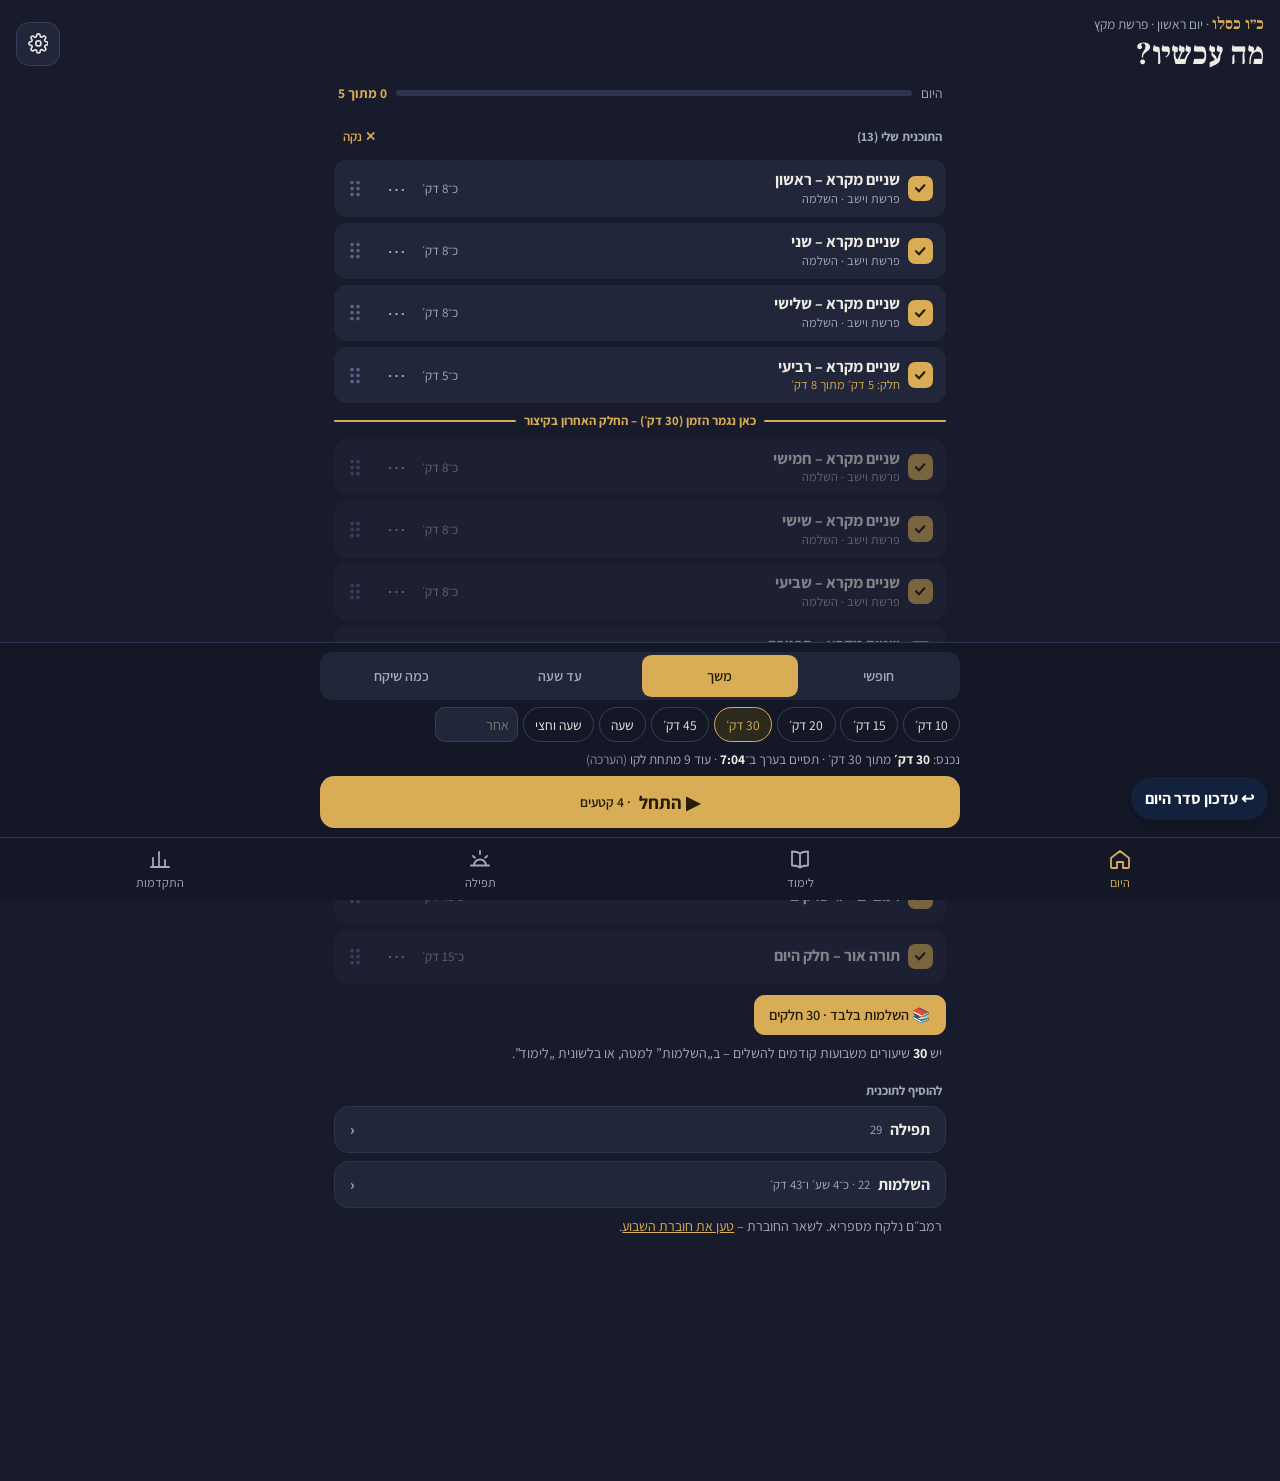
==== commit 95943ce7: "Add standalone make-up-only learning flow with selectable and reorderable study tracks" ====
--- a/index.html
+++ b/index.html
@@ -182,6 +182,14 @@
 .sheet button.it:first-of-type{border-top:0}
 .toast{position:fixed;inset:auto 1rem calc(var(--navH) + 12rem) 1rem;z-index:60;max-width:30rem;margin:0 auto;background:#0d0f1a;border:1px solid var(--ln2);color:var(--ink);border-radius:.8rem;padding:.7rem .9rem;font-size:.92rem;text-align:center;box-shadow:0 .4rem 1.2rem rgba(0,0,0,.5)}
 @media (min-width:44rem){ .top h1{font-size:2rem} }
+
+.makeup-row{display:flex;align-items:center;gap:.5rem;min-width:0}
+.makeup-row input[type=checkbox]{width:1.4rem;height:1.4rem;accent-color:var(--gold);flex:none}
+.makeup-details{flex:1;min-width:0}
+.makeup-details b{display:block;font-size:1rem}
+.makeup-details small{display:block;color:var(--mut);font-size:.82rem}
+.makeup-row .b{min-width:2.2rem;padding:0 .5rem}
+.makeup-row .b:disabled{opacity:.25}
 </style>
 </head>
 <body>
@@ -193,6 +201,7 @@
 <main>
   <section id="v-today" class="view"></section>
   <section id="v-learn" class="view" hidden></section>
+  <section id="v-makeup" class="view" hidden></section>
   <section id="v-pray" class="view" hidden></section>
   <section id="v-progress" class="view" hidden></section>
   <section id="v-settings" class="view" hidden></section>
@@ -417,7 +426,7 @@
 
 /* ---------- views ---------- */
 let VIEW='today';
-const TITLES={today:'מה עכשיו?',learn:'לימוד',pray:'תפילה',progress:'התקדמות',settings:'הגדרות'};
+const TITLES={today:'מה עכשיו?',learn:'לימוד',makeup:'השלמות בלבד',pray:'תפילה',progress:'התקדמות',settings:'הגדרות'};
 function go(v){ if(location.hash!=='#'+v) location.hash=v; else showView(); }
 function showView(){ let v=(location.hash||'#today').slice(1).split('&')[0]; if(!TITLES[v]) v='today'; VIEW=v;
   document.querySelectorAll('.view').forEach(s=>{ s.hidden=s.id!=='v-'+v; });
@@ -427,7 +436,76 @@
   renderView(); }
 addEventListener('hashchange',()=>{ closeSheet(); showView(); scrollTo(0,0); });
 function renderView(){ if($('sheet')&&$('uH')) return; $('dl').innerHTML='<b>'+(T.night?'ליל ':'')+esc(hs.label)+'</b> · יום '+WEEKDAYS[today.getDay()]+(()=>{ const c=chumashFor(today,!!H.diaspora); return c?' · פרשת '+esc(c.he):''; })();
-  try{ ({today:renderToday,learn:renderLearn,pray:renderPray,progress:renderProgress,settings:renderSettings})[VIEW](); }catch(e){ console.error(e); } }
+  try{ ({today:renderToday,learn:renderLearn,makeup:renderMakeup,pray:renderPray,progress:renderProgress,settings:renderSettings})[VIEW](); }catch(e){ console.error(e); } }
+
+/* Separate make-up study queue. This never changes the user's daily selection. */
+const MAKEUP_KEY='makeup-tracks-v1';
+const makeupItems=()=>units().filter(u=>u.g===1&&u.f<0.999&&!u.korb);
+const makeupTrack=u=>mkKey(u);
+const makeupTrackLabel=k=>({chu:'חומש',tan:'תניא',teh:'תהילים',shm:'שניים מקרא ואחד תרגום',chas:'חסידות על הפרשה',rambam3:'רמב״ם – ג׳ פרקים',rambam1:'רמב״ם – פרק אחד',sm:'ספר המצוות'})[k]||DMNAME[k]||MKN[k]||k;
+function makeupState(items){
+  const previous=lsGet(MAKEUP_KEY,{});
+  const keys=[...new Set(items.map(makeupTrack))];
+  const order=[...(Array.isArray(previous.order)?previous.order:[]).filter(k=>keys.includes(k)),...keys.filter(k=>!(previous.order||[]).includes(k))];
+  const selected=previous.selected&&typeof previous.selected==='object'?previous.selected:{};
+  return {order,selected};
+}
+function makeUpButton(where,items){
+  if(!items.length)return;
+  const b=document.createElement('button');b.className='b main';b.type='button';
+  b.textContent='📚 השלמות בלבד · '+items.length+' חלקים';
+  b.onclick=()=>go('makeup');where.appendChild(b);
+}
+function renderMakeup(){
+  const box=$('v-makeup');box.innerHTML='';
+  const items=makeupItems(), state=makeupState(items);
+  const header=document.createElement('div');header.className='card';
+  header.innerHTML='<h2>מסלול השלמות אישי</h2><div class="what">בחר אילו מסלולים להשלים ובאיזה סדר. הלימודים של היום והתוכנית האישית נשארים ללא שינוי.</div>';
+  const back=document.createElement('button');back.className='b sm';back.type='button';back.textContent='↩ חזרה ללימוד';
+  back.onclick=()=>go('learn');header.appendChild(back);box.appendChild(header);
+  if(!items.length){const empty=document.createElement('div');empty.className='card done';empty.textContent='אין כרגע השלמות פתוחות במאגר הלימוד.';box.appendChild(empty);return;}
+  const save=()=>lsSet(MAKEUP_KEY,state);
+  const grouped=new Map();
+  items.forEach(u=>{const k=makeupTrack(u);if(!grouped.has(k))grouped.set(k,[]);grouped.get(k).push(u);});
+  const total=state.order.filter(k=>state.selected[k]!==false).flatMap(k=>grouped.get(k)||[]);
+  const sum=total.reduce((n,u)=>n+Math.ceil(mm(u.rem)),0);
+  const summary=document.createElement('div');summary.className='note';
+  summary.textContent='נבחרו '+total.length+' חלקים · זמן משוער '+fmtMin(sum)+' · הסדר מלמעלה למטה';
+  box.appendChild(summary);
+  state.order.forEach((key,i)=>{
+    const list=(grouped.get(key)||[]).slice().sort((a,b)=>a.wk===b.wk?(a.d??7)-(b.d??7):String(a.wk).localeCompare(String(b.wk)));
+    const card=document.createElement('div');card.className='card';
+    const r=document.createElement('div');r.className='makeup-row';
+    const check=document.createElement('input');check.type='checkbox';check.checked=state.selected[key]!==false;
+    check.setAttribute('aria-label','לכלול '+makeupTrackLabel(key));check.onchange=()=>{state.selected[key]=check.checked;save();renderMakeup();};
+    const detail=document.createElement('div');detail.className='makeup-details';
+    const head=document.createElement('b');head.textContent=makeupTrackLabel(key);
+    const sub=document.createElement('small');sub.textContent=list.length+' חלקים · '+fmtMin(list.reduce((n,u)=>n+Math.ceil(mm(u.rem)),0));
+    detail.append(head,sub);
+    const up=document.createElement('button');up.type='button';up.className='b sm';up.textContent='↑';up.disabled=i===0;up.setAttribute('aria-label','העבר '+makeupTrackLabel(key)+' קודם');
+    const down=document.createElement('button');down.type='button';down.className='b sm';down.textContent='↓';down.disabled=i===state.order.length-1;down.setAttribute('aria-label','העבר '+makeupTrackLabel(key)+' אחר כך');
+    const move=delta=>{const j=i+delta;[state.order[i],state.order[j]]=[state.order[j],state.order[i]];save();renderMakeup();};
+    up.onclick=()=>move(-1);down.onclick=()=>move(1);
+    r.append(check,detail,up,down);card.appendChild(r);
+    const preview=document.createElement('div');preview.className='note';
+    preview.style.marginTop='.45rem';
+    preview.textContent=list.slice(0,3).map(u=>u.shm?label(u)+' – '+u.name:(label(u)?label(u)+' · ':'')+u.name).join(' | ')+(list.length>3?' ועוד '+(list.length-3):'');
+    card.appendChild(preview);box.appendChild(card);
+  });
+  const actions=document.createElement('div');actions.className='card';
+  const start=document.createElement('button');start.className='b main';start.type='button';
+  start.style.width='100%';start.textContent='▶ התחל השלמות בלבד ('+total.length+' חלקים)';
+  start.disabled=!total.length;
+  start.onclick=()=>{
+    // Keep the user's chosen track sequence and each track's chronological make-up order.
+    const queue=state.order.filter(k=>state.selected[k]!==false).flatMap(k=>(grouped.get(k)||[]).slice().sort((a,b)=>a.wk===b.wk?(a.d??7)-(b.d??7):String(a.wk).localeCompare(String(b.wk))));
+    if(!queue.length)return;
+    const ids=expandIds(queue.map(u=>u.id));
+    location.href=READER()+'?u='+ids.join(',')+'&min='+Math.max(1,Math.ceil(mm(queue.reduce((n,u)=>n+u.rem,0))))+'&free=1';
+  };
+  actions.appendChild(start);
+  const hint=document.createElement('div');hint.className='note';hint.style.marginTop='.5rem';hint.textContent='אפשר לשנות את בחירת המסלולים ואת הסדר בכל עת. סימון התקדמות ימשיך להישמר בלימוד הרגיל.';actions.appendChild(hint);box.appendChild(actions);
+}
 
 /* ===== TODAY: one list + one time line ===== */
 const modeOf=()=>P.open?'open':P.free?'free':(P.until||P.pendU)?'until':'dur';
@@ -468,6 +546,8 @@
     reminder.querySelector('button').onclick=()=>{addToPlan(missingShm.map(u=>u.id),true);dirty();renderView();};
     box.appendChild(reminder);
   }
+  // Offer the dedicated make-up queue for any unfinished earlier lesson.
+  if(makeupItems().length){const bar=document.createElement('div');bar.className='btns';makeUpButton(bar,makeupItems());box.appendChild(bar);}
   // past weeks still open
   const pastL=all.filter(u=>!u.cur&&u.g<=1&&u.f<1);
   if(pastL.length){ const n=document.createElement('div'); n.className='note'; n.style.margin='.5rem .2rem'; n.innerHTML='יש <b>'+pastL.length+'</b> שיעורים משבועות קודמים להשלים – ב„השלמות” למטה, או בלשונית „לימוד”.'; box.appendChild(n); }
@@ -600,6 +680,7 @@
   const t=p>=1?'הושלם ✓'+(pi&&pi.t?' · '+pi.t+' '+pi.u:''):p>0?progTxt(p,pi?pi.n:0,pi&&pi.t,pi&&pi.u):'טרם התחלת'+(pi&&pi.t?' · 0/'+pi.t+' '+pi.u:'');
   return '<div class="pr"><div class="bar"><i class="'+(p>=1?'ok':'')+'" style="width:'+Math.round(Math.min(1,p)*100)+'%"></i></div><span>'+t+'</span></div>'; }
 function renderLearn(){ const box=$('v-learn'); box.innerHTML=''; const all=units(); const s=season();
+  if(makeupItems().length){const panel=document.createElement('div');panel.className='card';panel.innerHTML='<h2>השלמות שלא סיימתי</h2><div class="what">אפשר ללמוד רק השלמות, לבחור מסלולים ולשנות את סדרם.</div><div class="btns"></div>';makeUpButton(panel.querySelector('.btns'),makeupItems());box.appendChild(panel);}
   if(s){ const a=document.createElement('a'); a.className='card season'; a.href='hoshana.html'; a.innerHTML='<h2>ליל הושענא רבה</h2><div class="what">חומש דברים, תהילים וזהר ‹</div>'; box.appendChild(a); }
   const list=H.order.filter(k=>H.on[k]&&k!=='hoshana'&&k!=='korbanot'&&(k!=='shnayim'||shnayimTime()||all.some(u=>u.shm&&!u.cur&&u.f<1)));
   if(!list.length) box.innerHTML+='<div class="empty">לא נבחרו נושאים. אפשר לבחור בהגדרות (⚙).</div>';
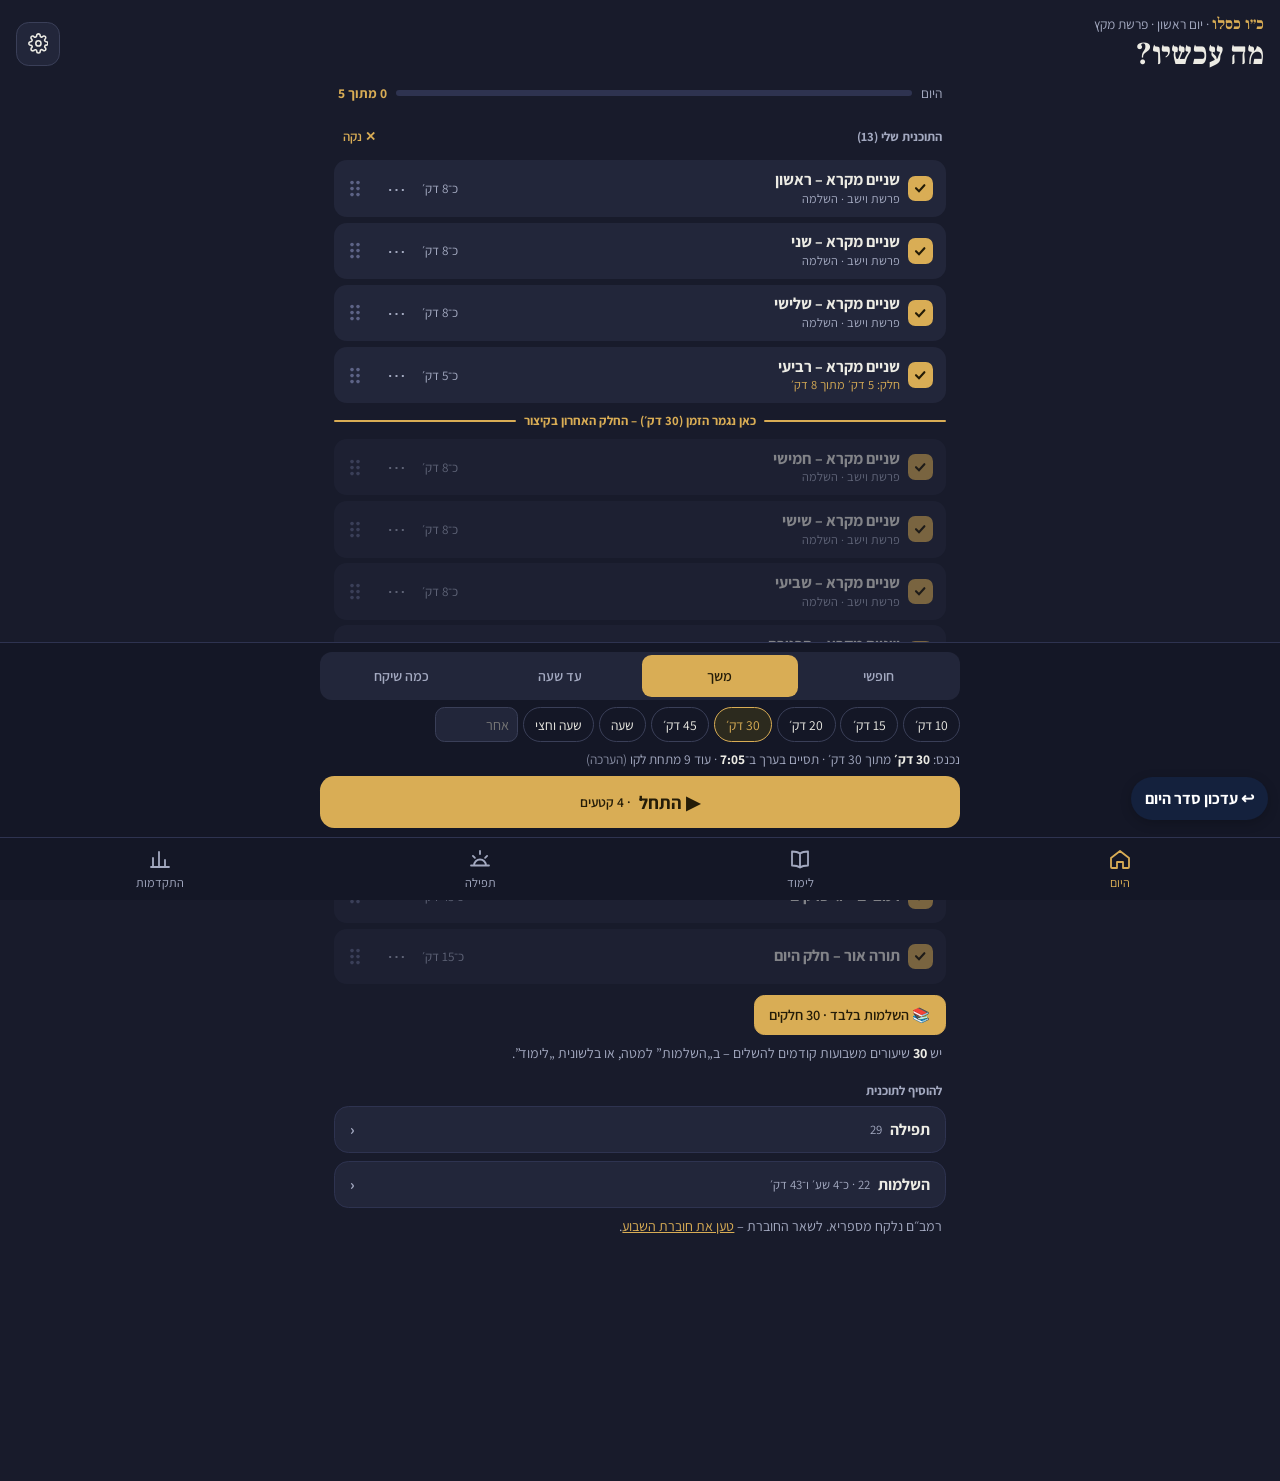
==== commit 4b08b72c: "Allow manually restoring missed Shnayim Mikra parshas and other marked lessons from Settings" ====
--- a/index.html
+++ b/index.html
@@ -327,7 +327,12 @@
 function pastWeeks(){ const lim=isoDate(new Date(Date.now()-56*864e5)); const set=new Set(Object.keys(trk()).filter(w=>w<CURWK&&w>=lim));
   if(DMX&&DMX.byWk) Object.keys(DMX.byWk).forEach(w=>{ if(w<CURWK) set.add(w); });
   if(H.on.chas!==0){ const cs=chasSince(); if(cs<CURWK&&cs>=lim) set.add(cs); }
-  if(H.on.shnayim!==0){ const pw=isoDate(new Date(weekStart(CURWK).getTime()-7*864e5)); if(shmOpen(pw)) set.add(pw); } return [...set].sort(); }
+  if(H.on.shnayim!==0){
+    const pw=isoDate(new Date(weekStart(CURWK).getTime()-7*864e5)); if(shmOpen(pw)) set.add(pw);
+    // Older parshas appear only when the user explicitly restores them.
+    const forced=lsGet('shnayim-missed-weeks-v1',[]);
+    (Array.isArray(forced)?forced:[]).forEach(w=>{ if(/^\d{4}-\d{2}-\d{2}$/.test(w)&&w<CURWK&&w>=lim&&shmOpen(w))set.add(w); });
+  } return [...set].sort(); }
 // last week's Shnayim Mikra still not finished (any of the 8 parts, haftarah included)
 function shmOpen(wk){ for(let i=0;i<8;i++){ if(i===7&&!haftFor(dateIn(wk,6))) continue; if(wkFrac('shm:'+i+'@'+wk)<1) return true; } return false; }
 function weekUnits(wk,cur){ const out=[], sfx=cur?'':'@'+wk, ix=cur?(DMX&&DMX.day>=0?DMX.index:null):(DMX&&DMX.byWk&&DMX.byWk[wk])||null;
@@ -340,7 +345,7 @@
     if(ok) H.dm.filter(s=>RAMBAM.includes(s)).forEach(s=>{ const w=dmW(s,d); if(w) out.push(Object.assign({id:'dm:'+s+':'+d+sfx,name:DMNAME[s],w},base)); });
     // no booklet for this week: Rambam (3 chapters / 1 chapter) comes from Sefaria, from the day you started
     else if(iso>=rambamSince()) H.dm.filter(s=>RMB_TITLE[s]).forEach(s=>{ const w=wcGet('rmb:'+s+':'+iso); out.push(Object.assign({id:'dm:'+s+':'+d+sfx,name:DMNAME[s],w:w||(s==='rambam3'?3800:1300),est:!w},base)); }); }
-  if(!cur&&H.on.shnayim!==0&&wk===isoDate(new Date(weekStart(CURWK).getTime()-7*864e5))){ const sat=dateIn(wk,6); if(shnayimRefs(0,sat)) for(let i=0;i<8;i++){ if(i===7&&!haftFor(sat)) continue; const w=wcGet('shm:'+wk+':'+i)||wcGet('shm:'+CURWK+':'+i); out.push({id:'shm:'+i+'@'+wk,g:1,wk,cur,dt:sat,name:'שניים מקרא – '+shmName(i),w:w||(i===7?450:700),est:!w,shm:1}); } }
+  if(!cur&&H.on.shnayim!==0&&(wk===isoDate(new Date(weekStart(CURWK).getTime()-7*864e5))||(lsGet('shnayim-missed-weeks-v1',[])||[]).includes(wk))){ const sat=dateIn(wk,6); if(shnayimRefs(0,sat)) for(let i=0;i<8;i++){ if(i===7&&!haftFor(sat)) continue; const w=wcGet('shm:'+wk+':'+i)||wcGet('shm:'+CURWK+':'+i); out.push({id:'shm:'+i+'@'+wk,g:1,wk,cur,dt:sat,name:'שניים מקרא – '+shmName(i),w:w||(i===7?450:700),est:!w,shm:1}); } }
   if(cur&&H.on.shnayim!==0&&shnayimTime()){ const R=shnayimRefs(0,today); if(R) for(let i=0;i<8;i++){ if(i===7&&!haftFor(today)) continue; const w=wcGet('shm:'+CURWK+':'+i); out.push({id:'shm:'+i,g:0,wk,cur,dt:today,name:'שניים מקרא – '+shmName(i),w:w||(i===7?450:700),est:!w,shm:1}); } }
   if(ok){ for(let d=0;d<=last;d++) H.dm.filter(s=>!RAMBAM.includes(s)&&!['chumash','tanya','hayomyom'].includes(s)).forEach(s=>{ const w=dmW(s,d); if(w) out.push({id:'dm:'+s+':'+d+sfx,g:2,d,wk,cur,dt:cur?dateOf(d):dateIn(wk,d),name:DMNAME[s],w}); });
     if(H.dm.includes('hayomyom')){ const w=dmW('hayomyom',cur?DMX.day:0); if(w) out.push({id:'dm:hayomyom'+sfx,g:2,wk,cur,name:'היום יום',w}); }
@@ -855,6 +860,70 @@
 
 /* ===== SETTINGS: all in one place ===== */
 let DP=null; const standalone=matchMedia('(display-mode: standalone)').matches||navigator.standalone;
+/* Recover lessons accidentally recorded as completed without erasing other progress. */
+function restoreShnayimMissed(wk,indices){
+  const history=lsGet('shnayim-missed-weeks-v1',[]);
+  lsSet('shnayim-missed-weeks-v1',[...new Set([...(Array.isArray(history)?history:[]),wk])]);
+  indices.forEach(i=>resetLesson('shm:'+i+'@'+wk));
+  if(H.on.shnayim===0){ H.on.shnayim=1;save(); }
+  dirty();
+}
+function renderRecoverySettings(box,G){
+  const g=G('תיקון לימוד והשלמות');
+  const d=document.createElement('details');d.className='grp';
+  d.innerHTML='<summary>סימון לימוד שלא נלמד <small>כולל פרשות קודמות בשניים מקרא</small><span class="ch">‹</span></summary>';
+  keepOpen('set:recover',d);g.appendChild(d);
+  const intro=document.createElement('div');intro.className='note';
+  intro.style.margin='.7rem .5rem';
+  intro.textContent='בחר פרשה או חלק שסומן בטעות כנלמד. ההתקדמות של שאר הלימודים לא תשתנה.';
+  d.appendChild(intro);
+  const heading=document.createElement('div');heading.className='sec';
+  heading.textContent='שניים מקרא ואחד תרגום · שמונה שבועות אחרונים';
+  d.appendChild(heading);
+  for(let ago=1;ago<=8;ago++){
+    const date=new Date(weekStart(CURWK).getTime()-ago*7*864e5);
+    const wk=isoDate(date),sat=dateIn(wk,6);
+    const refs=shnayimRefs(0,sat);if(!refs)continue;
+    const title=refs.he||hebOf(sat).label;
+    const details=document.createElement('details');details.className='grp';
+    details.style.margin='.4rem 0';
+    const summary=document.createElement('summary');
+    const complete=Array.from({length:8},(_,i)=>i).filter(i=>i!==7||haftFor(sat));
+    const done=complete.filter(i=>wkFrac('shm:'+i+'@'+wk)>=.999).length;
+    summary.textContent='פרשת '+title+' · '+done+' מתוך '+complete.length+' חלקים מסומנים כנלמדו';
+    details.appendChild(summary);
+    const actions=document.createElement('div');actions.className='btns';actions.style.margin='.6rem .4rem';
+    const whole=document.createElement('button');whole.type='button';whole.className='b main sm';
+    whole.textContent='לא למדתי את הפרשה – החזר להשלמות';
+    whole.onclick=()=>{if(confirm('להחזיר את כל פרשת '+title+' לרשימת ההשלמות?')){restoreShnayimMissed(wk,complete);renderSettings();}};
+    actions.appendChild(whole);details.appendChild(actions);
+    complete.forEach(i=>{
+      const row=document.createElement('div');row.className='sr';
+      const name=document.createElement('span');name.textContent=shmName(i);
+      const sub=document.createElement('small');sub.textContent=wkFrac('shm:'+i+'@'+wk)>=.999?'מסומן כנלמד':'טרם הושלם';name.appendChild(sub);
+      const reset=document.createElement('button');reset.type='button';reset.className='b sm';
+      reset.textContent='סמן שלא נלמד';
+      reset.onclick=()=>{restoreShnayimMissed(wk,[i]);renderSettings();};
+      row.append(name,reset);details.appendChild(row);
+    });
+    d.appendChild(details);
+  }
+  const marked=units().filter(u=>u.f>.001&&u.g<=2&&!u.shm).slice(0,60);
+  if(marked.length){
+    const other=document.createElement('details');other.className='grp';other.style.marginTop='.75rem';
+    other.innerHTML='<summary>תיקון סימון בלימודים אחרים <small>'+marked.length+' חלקים עם התקדמות</small><span class="ch">‹</span></summary>';
+    marked.forEach(u=>{
+      const row=document.createElement('div');row.className='sr';
+      const title=document.createElement('span');title.textContent=u.name;
+      const subtitle=document.createElement('small');subtitle.textContent=(u.dt?hebOf(u.dt).label+' · ':'')+Math.round(u.f*100)+'% סומן כנלמד';
+      title.appendChild(subtitle);
+      const btn=document.createElement('button');btn.className='b sm';btn.type='button';btn.textContent='לא נלמד';
+      btn.onclick=()=>{if(confirm('לאפס את סימון הלימוד של '+u.name+'?')){resetLesson(u.id);dirty();renderSettings();}};
+      row.append(title,btn);other.appendChild(row);
+    });
+    d.appendChild(other);
+  }
+}
 function renderSettings(){ const box=$('v-settings'); box.innerHTML='';
   const G=(t,html)=>{ box.insertAdjacentHTML('beforeend','<div class="sec"><span>'+t+'</span></div>'); const g=document.createElement('div'); g.className='sg'; g.innerHTML=html||''; box.appendChild(g); return g; };
   const segRow=(par,label,opts,cur,fn,sub)=>{ const r=document.createElement('div'); r.className='sr'; r.innerHTML='<span>'+label+(sub?'<small>'+sub+'</small>':'')+'</span><div class="seg"></div>'; const s=r.querySelector('.seg');
@@ -870,6 +939,7 @@
   const g1b=document.createElement('div'); g1d.appendChild(g1b);
   DMS.forEach(([id,n])=>{ const r=document.createElement('label'); r.className='sr'; r.innerHTML='<input type="checkbox"'+(H.dm.includes(id)?' checked':'')+'><span>'+n+'</span>';
     r.querySelector('input').onchange=e=>{ H.dm=H.dm.filter(x=>x!==id); if(e.target.checked) H.dm.push(id); save(); dirty(); renderView(); }; g1b.appendChild(r); });
+  renderRecoverySettings(box,G);
   // 2. text sources
   const g2=G('מאיפה הטקסט'); const SG=srcGet(), SB=[['sefaria','ספריא'],['booklet','החוברת']];
   segRow(g2,'חומש',SB,SG.chu,v=>srcSet('chu',v)); segRow(g2,'תניא',SB,SG.tan,v=>srcSet('tan',v)); segRow(g2,'רמב״ם',SB,SG.rmb,v=>srcSet('rmb',v));
